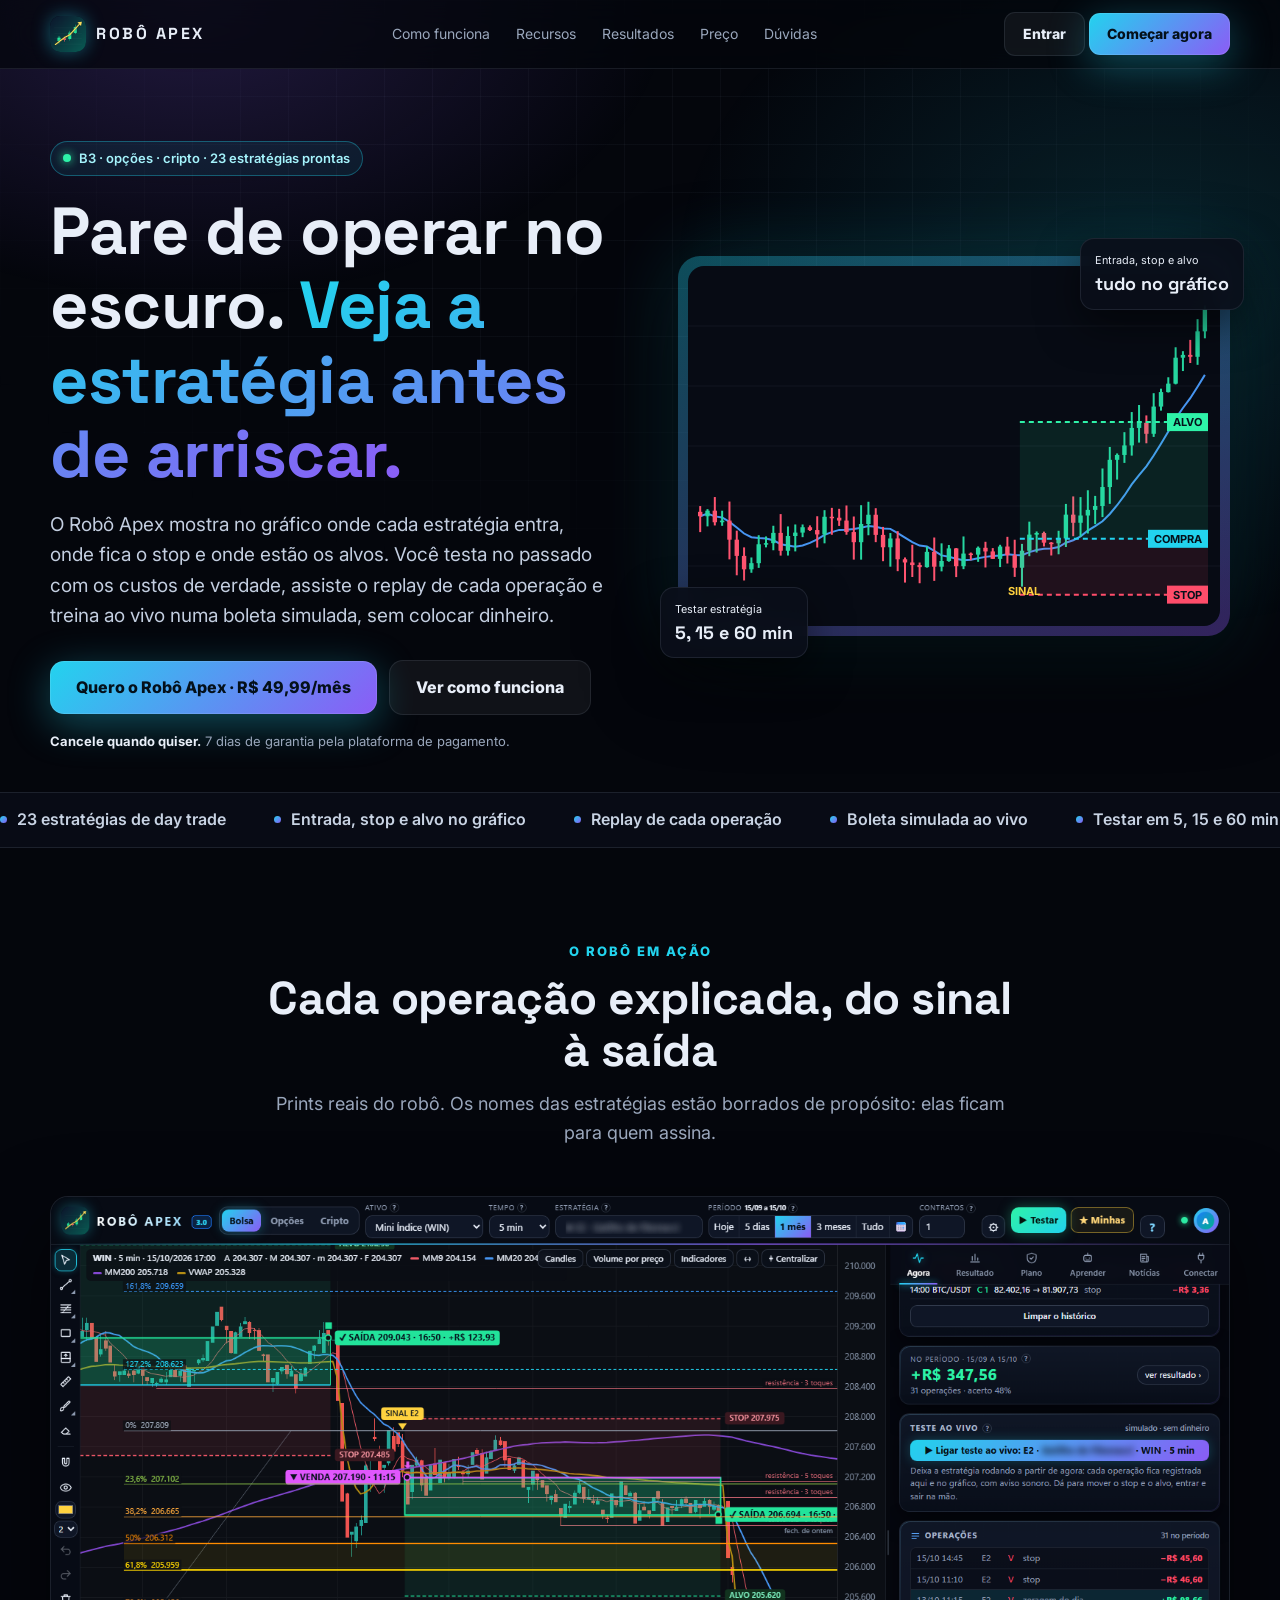
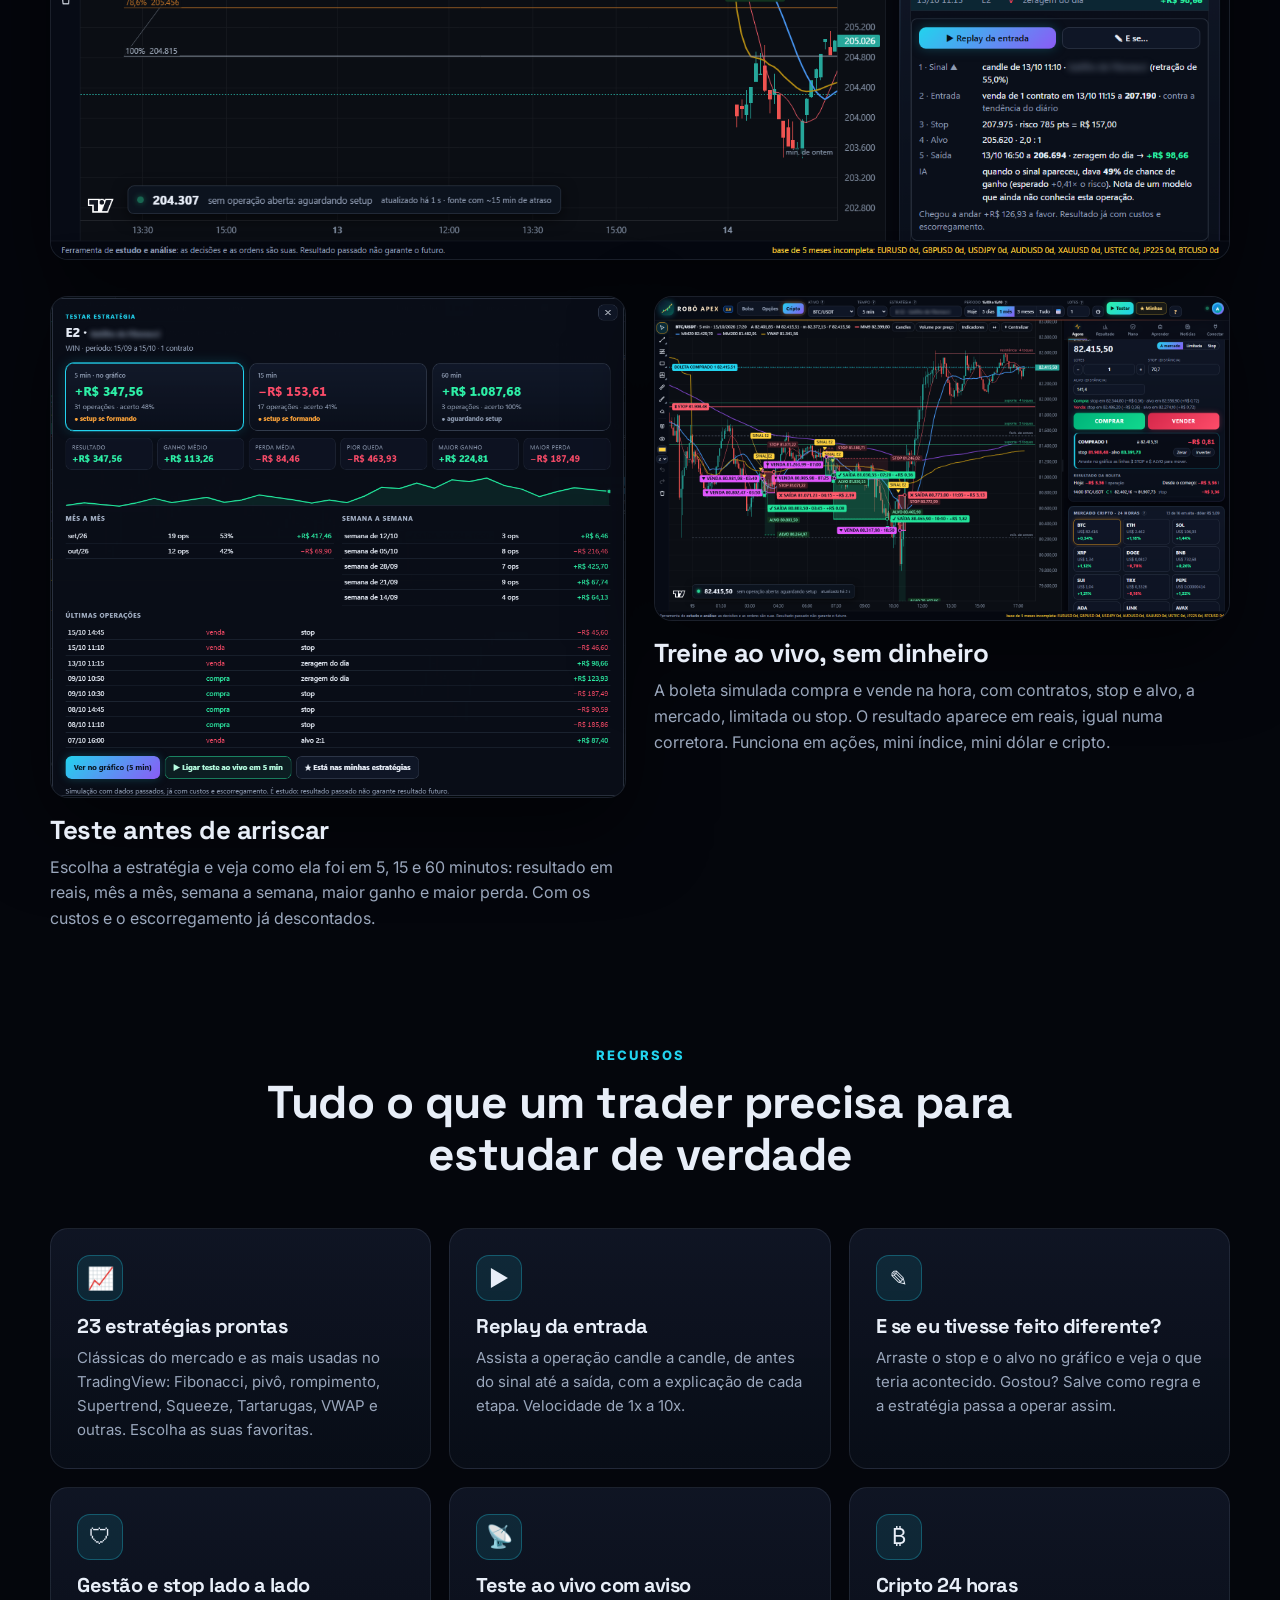
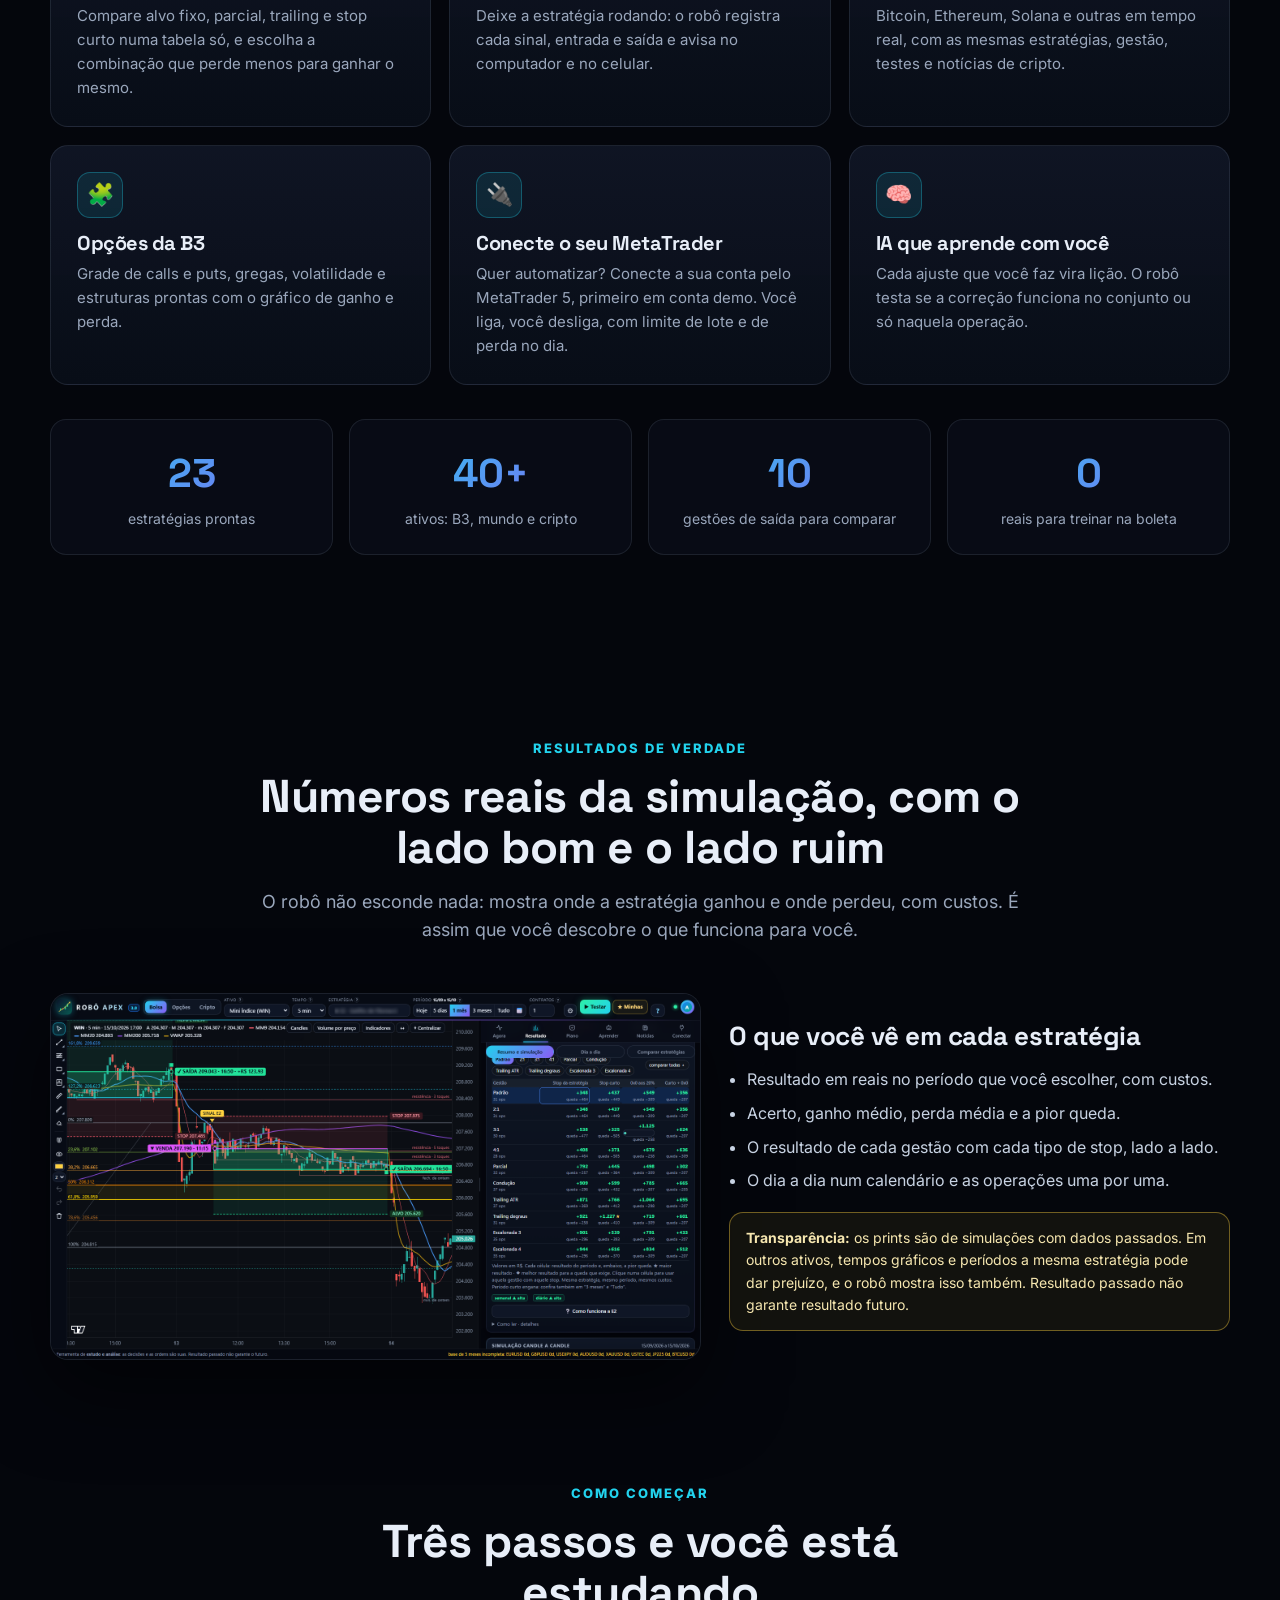
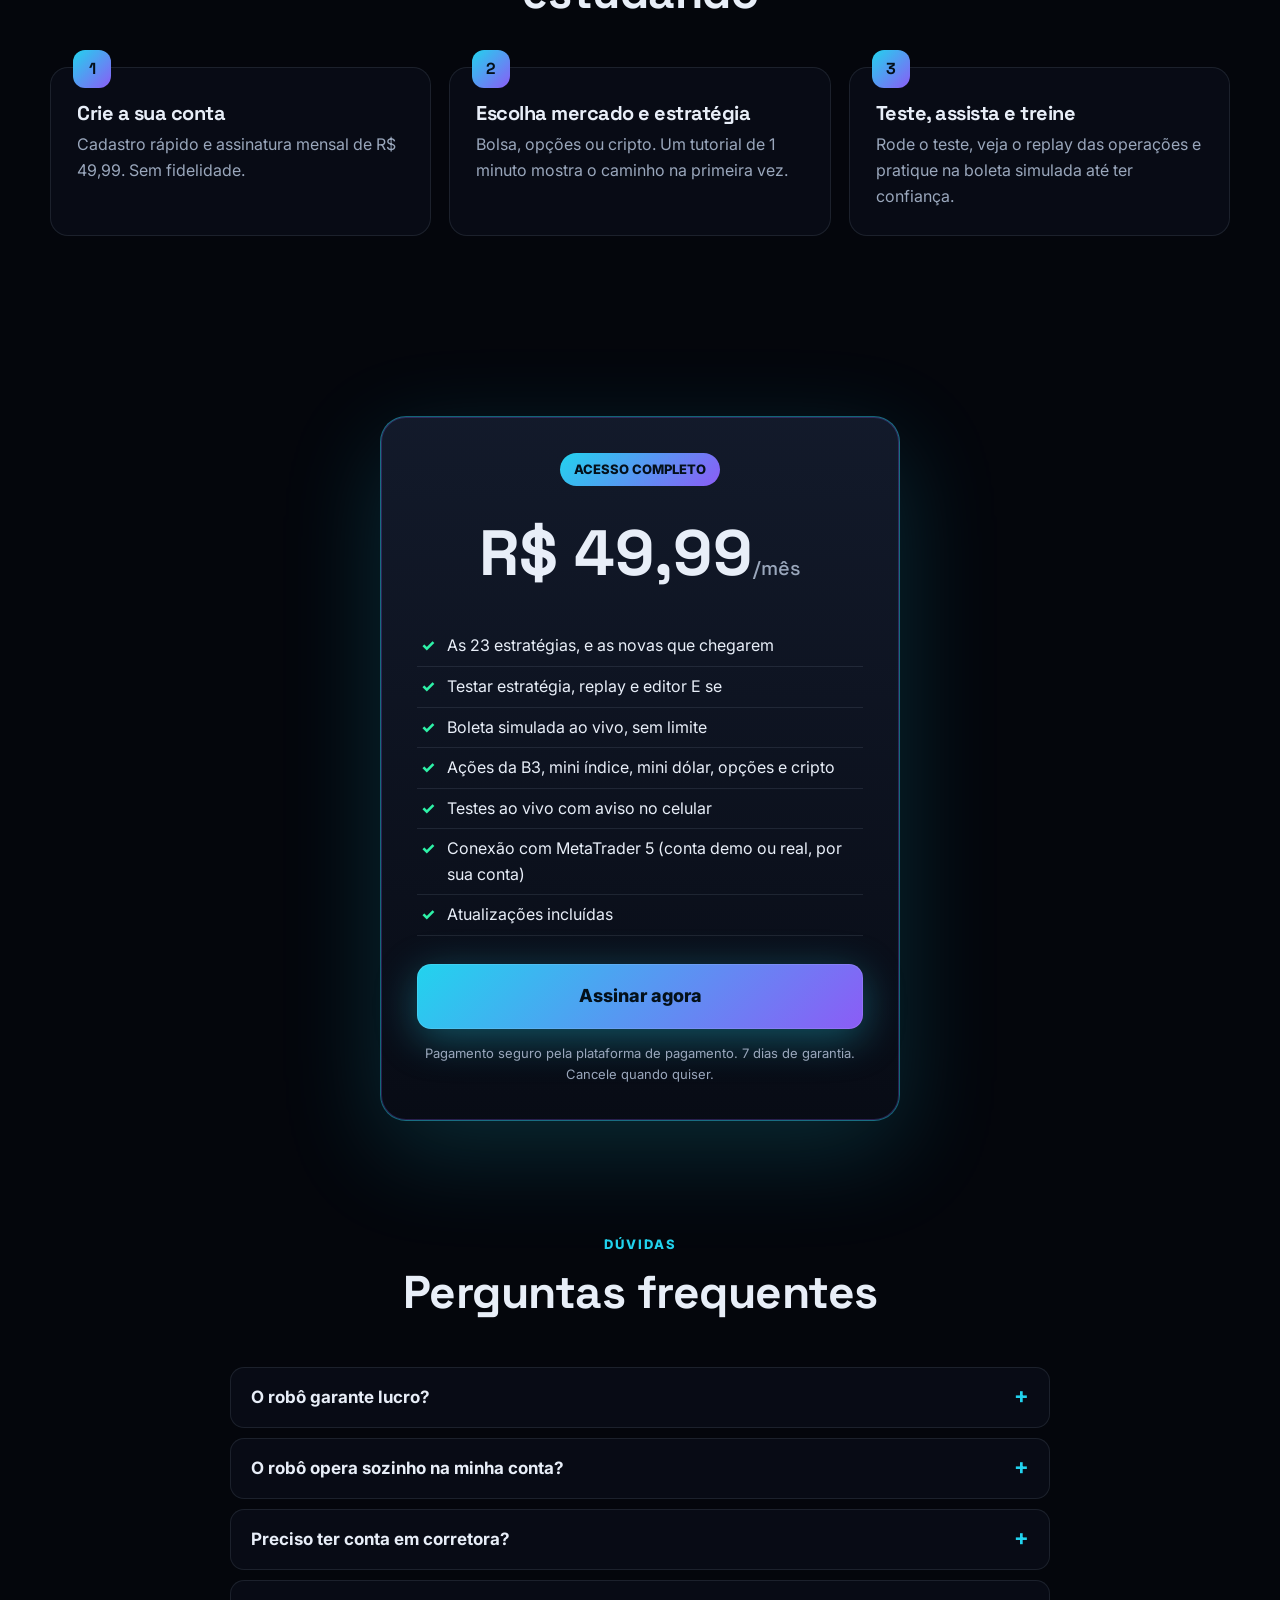
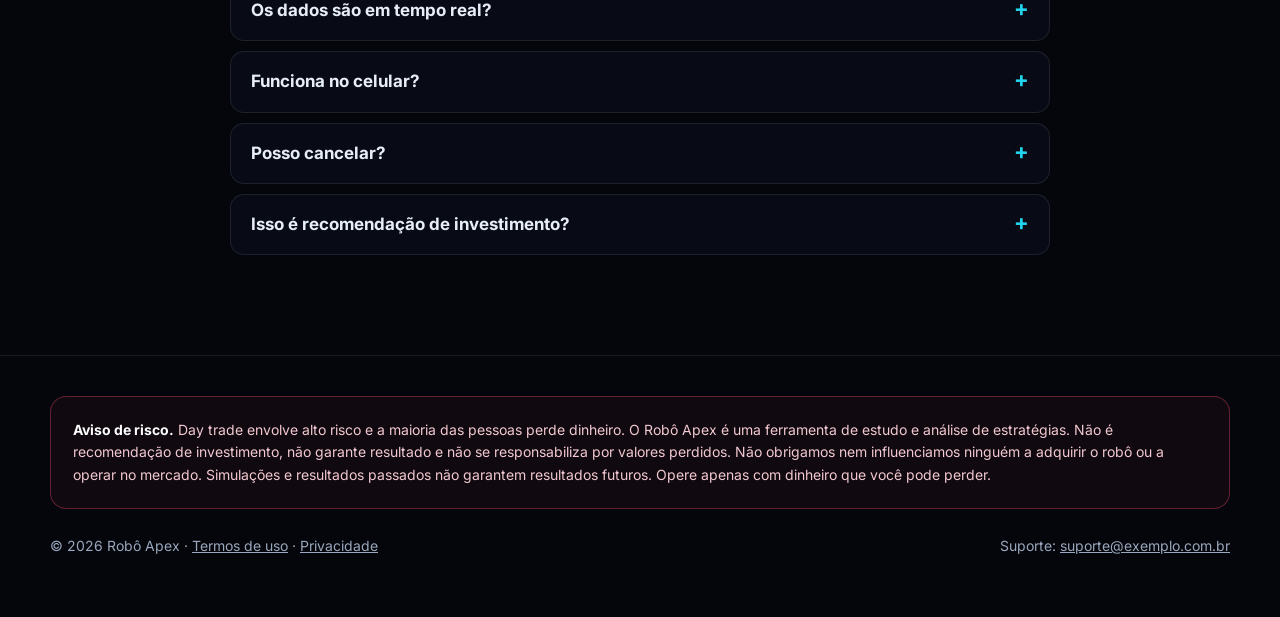
==== app/web/site/index.html @ b102f1de "Robô Apex 3.0: cara nova, Bolsa/Opções/Cripto, boleta simulada, Testar e Minhas estratégias, E19 a E" ====
<!doctype html>
<html lang="pt-BR">
<head>
<meta charset="utf-8">
<meta name="viewport" content="width=device-width, initial-scale=1">
<title>Robô Apex · estratégias de day trade para B3, opções e cripto</title>
<meta name="description" content="Mais de 20 estratégias de day trade com entrada, stop e alvo no gráfico, teste no passado com custos reais, replay de cada operação, boleta simulada ao vivo, cripto e opções. R$ 49,99 por mês.">
<meta property="og:title" content="Robô Apex · estratégias de day trade">
<meta property="og:description" content="Veja onde cada estratégia entra e sai, teste antes de arriscar e treine ao vivo na boleta simulada.">
<meta property="og:image" content="img/app_grafico.png">
<link rel="icon" type="image/png" href="../icone-64.png">
<link rel="preconnect" href="https://fonts.googleapis.com">
<link rel="preconnect" href="https://fonts.gstatic.com" crossorigin>
<link href="https://fonts.googleapis.com/css2?family=Inter:wght@400;500;600;700;800&family=Space+Grotesk:wght@500;600;700&display=swap" rel="stylesheet">
<style>
:root {
  --bg: #04060c; --bg2: #0a0f1a; --linha: rgba(148, 163, 184, .14); --txt: #e8eef8; --txt2: #9aa7bc;
  --ciano: #22d3ee; --violeta: #8b5cf6; --verde: #2ef2a8; --verm: #ff4d6a; --ouro: #ffd23f;
  --grad: linear-gradient(135deg, #22d3ee, #8b5cf6);
}
* { box-sizing: border-box; }
html { scroll-behavior: smooth; }
body { margin: 0; background: var(--bg); color: var(--txt); font: 16px/1.6 Inter, "Segoe UI", system-ui, sans-serif; overflow-x: hidden; }
a { color: inherit; }
h1, h2, h3 { font-family: "Space Grotesk", Inter, sans-serif; line-height: 1.12; margin: 0; letter-spacing: -.5px; }
.envolve { width: min(1180px, calc(100% - 40px)); margin: 0 auto; }
.fundo-grade { position: fixed; inset: 0; z-index: -2; pointer-events: none;
  background-image: linear-gradient(rgba(148, 163, 184, .05) 1px, transparent 1px), linear-gradient(90deg, rgba(148, 163, 184, .05) 1px, transparent 1px);
  background-size: 48px 48px; mask-image: radial-gradient(ellipse 80% 60% at 50% 20%, #000 30%, transparent 75%); }
.fundo-luz { position: fixed; inset: 0; z-index: -1; pointer-events: none;
  background: radial-gradient(800px 500px at 15% 0%, rgba(139, 92, 246, .22), transparent 60%), radial-gradient(800px 600px at 90% 30%, rgba(34, 211, 238, .14), transparent 60%); }

/* topo */
.nav { position: sticky; top: 0; z-index: 50; backdrop-filter: blur(14px); background: rgba(4, 6, 12, .72); border-bottom: 1px solid var(--linha); }
.nav .envolve { display: flex; align-items: center; justify-content: space-between; height: 68px; }
.marca { display: flex; align-items: center; gap: 10px; font-family: "Space Grotesk"; font-weight: 700; letter-spacing: 2.5px; text-decoration: none; }
.marca img { width: 36px; height: 36px; border-radius: 10px; box-shadow: 0 0 18px rgba(34, 211, 238, .4); }
.nav nav { display: flex; gap: 26px; font-size: 14px; color: var(--txt2); }
.nav nav a { text-decoration: none; }
.nav nav a:hover { color: var(--txt); }
.bt { display: inline-flex; align-items: center; justify-content: center; gap: 8px; padding: 14px 26px; border-radius: 14px; font-weight: 800; text-decoration: none; border: 0; cursor: pointer; font-size: 16px; transition: transform .15s, filter .15s, box-shadow .15s; }
.bt:hover { transform: translateY(-2px); filter: brightness(1.08); }
.bt-pri { background: var(--grad); color: #04101a; box-shadow: 0 10px 40px rgba(34, 211, 238, .35), 0 0 0 1px rgba(255, 255, 255, .1) inset; }
.bt-sec { background: rgba(255, 255, 255, .05); color: var(--txt); border: 1px solid var(--linha); }
.bt-peq { padding: 10px 18px; font-size: 14px; border-radius: 11px; }
@media (max-width: 860px) { .nav nav { display: none; } }

/* hero */
.hero { padding: 72px 0 40px; }
.hero .envolve { display: grid; grid-template-columns: 1.05fr 1fr; gap: 48px; align-items: center; }
.selo-topo { display: inline-flex; gap: 8px; align-items: center; font-size: 13px; font-weight: 600; padding: 6px 12px; border-radius: 999px;
  background: rgba(34, 211, 238, .08); border: 1px solid rgba(34, 211, 238, .35); color: #a5f3fc; }
.selo-topo i { width: 8px; height: 8px; border-radius: 50%; background: var(--verde); box-shadow: 0 0 10px var(--verde); animation: pisca 1.6s infinite; }
@keyframes pisca { 50% { opacity: .3; } }
.hero h1 { font-size: clamp(40px, 5.2vw, 68px); margin: 18px 0 18px; }
.hero h1 em { font-style: normal; background: var(--grad); -webkit-background-clip: text; background-clip: text; color: transparent; }
.hero p.lead { font-size: 19px; color: #c3cee0; max-width: 560px; margin: 0 0 28px; }
.hero .ctas { display: flex; flex-wrap: wrap; gap: 12px; align-items: center; }
.hero .mini { margin-top: 16px; font-size: 13px; color: var(--txt2); }
.hero .mini b { color: var(--txt); }
.tela-hero { position: relative; border-radius: 22px; padding: 10px; background: linear-gradient(160deg, rgba(34, 211, 238, .35), rgba(139, 92, 246, .35));
  box-shadow: 0 30px 90px rgba(0, 0, 0, .6), 0 0 80px rgba(34, 211, 238, .18); }
.tela-hero canvas { display: block; width: 100%; height: 360px; border-radius: 16px; background: #070b14; }
.tela-hero .legenda-anim { position: absolute; left: 22px; bottom: 18px; font-size: 11px; color: var(--txt2); background: rgba(4, 6, 12, .7); padding: 3px 8px; border-radius: 6px; }
.flutua { position: absolute; padding: 10px 14px; border-radius: 14px; background: rgba(10, 15, 26, .92); border: 1px solid var(--linha); backdrop-filter: blur(10px);
  box-shadow: 0 16px 40px rgba(0, 0, 0, .5); font-size: 13px; animation: sobe 6s ease-in-out infinite; }
.flutua b { display: block; font-size: 18px; font-family: "Space Grotesk"; }
.flutua.f1 { top: -18px; right: -14px; }
.flutua.f2 { bottom: -22px; left: -18px; animation-delay: -3s; }
@keyframes sobe { 50% { transform: translateY(-10px); } }
@media (max-width: 980px) { .hero .envolve { grid-template-columns: 1fr; } .flutua { display: none; } }

/* faixa que passa */
.faixa { border-block: 1px solid var(--linha); background: rgba(10, 15, 26, .7); overflow: hidden; padding: 14px 0; }
.faixa-trilho { display: flex; gap: 48px; width: max-content; animation: corre 45s linear infinite; }
.faixa:hover .faixa-trilho { animation-play-state: paused; }
.faixa span { white-space: nowrap; font-weight: 600; color: #c8d3e3; display: inline-flex; align-items: center; gap: 10px; }
.faixa span::before { content: ""; width: 7px; height: 7px; border-radius: 50%; background: var(--grad); }
.faixa .dep { color: #fff; }
.faixa .dep b { color: var(--verde); }
@keyframes corre { to { transform: translateX(-50%); } }

/* secoes */
section.bloco { padding: 90px 0; }
.titulo-sec { text-align: center; max-width: 760px; margin: 0 auto 48px; }
.titulo-sec small { color: var(--ciano); font-weight: 800; letter-spacing: 2px; font-size: 13px; }
.titulo-sec h2 { font-size: clamp(30px, 3.6vw, 46px); margin: 10px 0 14px; }
.titulo-sec p { color: var(--txt2); font-size: 18px; margin: 0; }
.print { border-radius: 18px; overflow: hidden; border: 1px solid var(--linha); box-shadow: 0 30px 80px rgba(0, 0, 0, .55); background: #070b14; }
.print img { display: block; width: 100%; height: auto; }
.duplas { display: grid; grid-template-columns: 1fr 1fr; gap: 28px; }
.dupla-txt h3 { font-size: 26px; margin: 18px 0 10px; }
.dupla-txt p { color: var(--txt2); margin: 0; }
.vitrine-grande { margin-bottom: 36px; }
@media (max-width: 860px) { .duplas { grid-template-columns: 1fr; } }

.cards { display: grid; grid-template-columns: repeat(3, 1fr); gap: 18px; }
.card { padding: 26px; border-radius: 18px; background: linear-gradient(180deg, rgba(20, 28, 46, .7), rgba(10, 15, 26, .8)); border: 1px solid var(--linha);
  transition: transform .2s, border-color .2s; }
.card:hover { transform: translateY(-4px); border-color: rgba(34, 211, 238, .45); }
.card .ic { width: 46px; height: 46px; border-radius: 13px; display: grid; place-items: center; font-size: 22px; background: rgba(34, 211, 238, .1); border: 1px solid rgba(34, 211, 238, .3); margin-bottom: 14px; }
.card h3 { font-size: 20px; margin-bottom: 8px; }
.card p { margin: 0; color: var(--txt2); font-size: 15px; }
@media (max-width: 980px) { .cards { grid-template-columns: 1fr 1fr; } }
@media (max-width: 640px) { .cards { grid-template-columns: 1fr; } }

.numeros { display: grid; grid-template-columns: repeat(4, 1fr); gap: 16px; margin-top: 10px; }
.numeros div { text-align: center; padding: 22px 10px; border-radius: 16px; border: 1px solid var(--linha); background: rgba(10, 15, 26, .7); }
.numeros b { display: block; font-family: "Space Grotesk"; font-size: 40px; background: var(--grad); -webkit-background-clip: text; background-clip: text; color: transparent; }
.numeros span { color: var(--txt2); font-size: 14px; }
@media (max-width: 760px) { .numeros { grid-template-columns: 1fr 1fr; } }

.passos { display: grid; grid-template-columns: repeat(3, 1fr); gap: 18px; counter-reset: p; }
.passos div { padding: 26px; border-radius: 18px; border: 1px solid var(--linha); background: rgba(10, 15, 26, .7); position: relative; }
.passos div::before { counter-increment: p; content: counter(p); position: absolute; top: -18px; left: 22px; width: 38px; height: 38px; border-radius: 12px;
  display: grid; place-items: center; font-weight: 800; background: var(--grad); color: #04101a; font-family: "Space Grotesk"; }
.passos h3 { font-size: 20px; margin: 8px 0 8px; }
.passos p { color: var(--txt2); margin: 0; }
@media (max-width: 860px) { .passos { grid-template-columns: 1fr; gap: 30px; } }

.resultado-caixa { display: grid; grid-template-columns: 1.3fr 1fr; gap: 28px; align-items: center; }
.resultado-caixa ul { padding-left: 18px; color: #c8d3e3; }
.resultado-caixa li { margin: 8px 0; }
.aviso-honesto { margin-top: 18px; padding: 14px 16px; border-radius: 14px; border: 1px solid rgba(255, 210, 63, .4); background: rgba(255, 210, 63, .06); color: #f6e7b0; font-size: 14px; }
@media (max-width: 860px) { .resultado-caixa { grid-template-columns: 1fr; } }

/* preco */
.preco-box { max-width: 520px; margin: 0 auto; padding: 36px; border-radius: 26px; text-align: center; position: relative;
  background: linear-gradient(180deg, rgba(20, 28, 46, .92), rgba(8, 12, 22, .96)); border: 1px solid rgba(34, 211, 238, .45);
  box-shadow: 0 30px 100px rgba(34, 211, 238, .18), 0 0 0 1px rgba(139, 92, 246, .25) inset; }
.preco-box .rotulo { display: inline-block; padding: 6px 14px; border-radius: 999px; background: var(--grad); color: #04101a; font-weight: 800; font-size: 13px; }
.preco-box .valor { font-family: "Space Grotesk"; font-size: 64px; font-weight: 700; margin: 16px 0 0; }
.preco-box .valor small { font-size: 20px; color: var(--txt2); font-weight: 500; }
.preco-box ul { list-style: none; padding: 0; margin: 22px 0 28px; text-align: left; }
.preco-box li { padding: 7px 0 7px 30px; position: relative; border-bottom: 1px solid var(--linha); }
.preco-box li::before { content: "✓"; position: absolute; left: 4px; color: var(--verde); font-weight: 800; }
.preco-box .bt { width: 100%; font-size: 18px; padding: 18px; }
.preco-box .garantia { margin-top: 14px; font-size: 13px; color: var(--txt2); }

/* perguntas */
.perguntas { max-width: 820px; margin: 0 auto; }
details.pq { border: 1px solid var(--linha); border-radius: 14px; padding: 16px 20px; margin-bottom: 10px; background: rgba(10, 15, 26, .7); }
details.pq summary { cursor: pointer; font-weight: 700; font-size: 17px; list-style: none; }
details.pq summary::after { content: "+"; float: right; color: var(--ciano); font-size: 22px; line-height: 1; }
details.pq[open] summary::after { content: "−"; }
details.pq p { color: var(--txt2); margin: 12px 0 0; }

/* rodape */
footer { border-top: 1px solid var(--linha); padding: 40px 0 60px; color: var(--txt2); font-size: 14px; }
.risco { padding: 22px; border-radius: 16px; border: 1px solid rgba(255, 77, 106, .35); background: rgba(255, 77, 106, .05); color: #f3c9d1; margin-bottom: 26px; }
.risco b { color: #fff; }
footer .linhas { display: flex; flex-wrap: wrap; justify-content: space-between; gap: 16px; }
footer a { color: var(--txt2); }
.fixo-celular { display: none; }
@media (max-width: 640px) { .fixo-celular { display: block; position: fixed; left: 12px; right: 12px; bottom: 12px; z-index: 60; } .fixo-celular .bt { width: 100%; } }
.aparece { opacity: 0; transform: translateY(24px); transition: opacity .7s ease, transform .7s ease; }
.aparece.on { opacity: 1; transform: none; }
</style>
</head>
<body>
<div class="fundo-grade"></div><div class="fundo-luz"></div>

<header class="nav">
  <div class="envolve">
    <a class="marca" href="#"><img src="../icone-64.png" alt="">ROBÔ APEX</a>
    <nav><a href="#como">Como funciona</a><a href="#recursos">Recursos</a><a href="#resultados">Resultados</a><a href="#preco">Preço</a><a href="#perguntas">Dúvidas</a></nav>
    <div><a class="bt bt-sec bt-peq" data-app="/entrar">Entrar</a> <a class="bt bt-pri bt-peq" data-app="/entrar?cadastro=1">Começar agora</a></div>
  </div>
</header>

<section class="hero">
  <div class="envolve">
    <div>
      <span class="selo-topo"><i></i>B3 · opções · cripto · 23 estratégias prontas</span>
      <h1>Pare de operar no escuro. <em>Veja a estratégia antes de arriscar.</em></h1>
      <p class="lead">O Robô Apex mostra no gráfico onde cada estratégia entra, onde fica o stop e onde estão os alvos. Você testa no passado com os custos de verdade, assiste o replay de cada operação e treina ao vivo numa boleta simulada, sem colocar dinheiro.</p>
      <div class="ctas">
        <a class="bt bt-pri" data-app="/entrar?cadastro=1">Quero o Robô Apex · R$ 49,99/mês</a>
        <a class="bt bt-sec" href="#como">Ver como funciona</a>
      </div>
      <div class="mini"><b>Cancele quando quiser.</b> 7 dias de garantia pela plataforma de pagamento.</div>
    </div>
    <div class="tela-hero">
      <canvas id="anim" aria-label="Animação de um gráfico com uma operação marcada"></canvas>
      <span class="legenda-anim">ilustração</span>
      <div class="flutua f1"><small>Entrada, stop e alvo</small><b>tudo no gráfico</b></div>
      <div class="flutua f2"><small>Testar estratégia</small><b>5, 15 e 60 min</b></div>
    </div>
  </div>
</section>

<div class="faixa" aria-label="Destaques"><div class="faixa-trilho" id="faixa"></div></div>

<section class="bloco" id="como">
  <div class="envolve">
    <div class="titulo-sec aparece"><small>O ROBÔ EM AÇÃO</small><h2>Cada operação explicada, do sinal à saída</h2>
      <p>Prints reais do robô. Os nomes das estratégias estão borrados de propósito: elas ficam para quem assina.</p></div>
    <div class="print vitrine-grande aparece"><img src="img/app_grafico.png" alt="Tela do Robô Apex com operações marcadas no gráfico"></div>
    <div class="duplas">
      <div class="aparece"><div class="print"><img src="img/app_testar.png" alt="Janela Testar estratégia"></div>
        <div class="dupla-txt"><h3>Teste antes de arriscar</h3><p>Escolha a estratégia e veja como ela foi em 5, 15 e 60 minutos: resultado em reais, mês a mês, semana a semana, maior ganho e maior perda. Com os custos e o escorregamento já descontados.</p></div></div>
      <div class="aparece"><div class="print"><img src="img/app_boleta.png" alt="Boleta simulada e mercado cripto"></div>
        <div class="dupla-txt"><h3>Treine ao vivo, sem dinheiro</h3><p>A boleta simulada compra e vende na hora, com contratos, stop e alvo, a mercado, limitada ou stop. O resultado aparece em reais, igual numa corretora. Funciona em ações, mini índice, mini dólar e cripto.</p></div></div>
    </div>
  </div>
</section>

<section class="bloco" id="recursos" style="padding-top:20px">
  <div class="envolve">
    <div class="titulo-sec aparece"><small>RECURSOS</small><h2>Tudo o que um trader precisa para estudar de verdade</h2></div>
    <div class="cards">
      <div class="card aparece"><div class="ic">📈</div><h3>23 estratégias prontas</h3><p>Clássicas do mercado e as mais usadas no TradingView: Fibonacci, pivô, rompimento, Supertrend, Squeeze, Tartarugas, VWAP e outras. Escolha as suas favoritas.</p></div>
      <div class="card aparece"><div class="ic">▶</div><h3>Replay da entrada</h3><p>Assista a operação candle a candle, de antes do sinal até a saída, com a explicação de cada etapa. Velocidade de 1x a 10x.</p></div>
      <div class="card aparece"><div class="ic">✎</div><h3>E se eu tivesse feito diferente?</h3><p>Arraste o stop e o alvo no gráfico e veja o que teria acontecido. Gostou? Salve como regra e a estratégia passa a operar assim.</p></div>
      <div class="card aparece"><div class="ic">🛡</div><h3>Gestão e stop lado a lado</h3><p>Compare alvo fixo, parcial, trailing e stop curto numa tabela só, e escolha a combinação que perde menos para ganhar o mesmo.</p></div>
      <div class="card aparece"><div class="ic">📡</div><h3>Teste ao vivo com aviso</h3><p>Deixe a estratégia rodando: o robô registra cada sinal, entrada e saída e avisa no computador e no celular.</p></div>
      <div class="card aparece"><div class="ic">₿</div><h3>Cripto 24 horas</h3><p>Bitcoin, Ethereum, Solana e outras em tempo real, com as mesmas estratégias, gestão, testes e notícias de cripto.</p></div>
      <div class="card aparece"><div class="ic">🧩</div><h3>Opções da B3</h3><p>Grade de calls e puts, gregas, volatilidade e estruturas prontas com o gráfico de ganho e perda.</p></div>
      <div class="card aparece"><div class="ic">🔌</div><h3>Conecte o seu MetaTrader</h3><p>Quer automatizar? Conecte a sua conta pelo MetaTrader 5, primeiro em conta demo. Você liga, você desliga, com limite de lote e de perda no dia.</p></div>
      <div class="card aparece"><div class="ic">🧠</div><h3>IA que aprende com você</h3><p>Cada ajuste que você faz vira lição. O robô testa se a correção funciona no conjunto ou só naquela operação.</p></div>
    </div>
    <div class="numeros aparece" style="margin-top:34px">
      <div><b>23</b><span>estratégias prontas</span></div>
      <div><b>40+</b><span>ativos: B3, mundo e cripto</span></div>
      <div><b>10</b><span>gestões de saída para comparar</span></div>
      <div><b>0</b><span>reais para treinar na boleta</span></div>
    </div>
  </div>
</section>

<section class="bloco" id="resultados">
  <div class="envolve">
    <div class="titulo-sec aparece"><small>RESULTADOS DE VERDADE</small><h2>Números reais da simulação, com o lado bom e o lado ruim</h2>
      <p>O robô não esconde nada: mostra onde a estratégia ganhou e onde perdeu, com custos. É assim que você descobre o que funciona para você.</p></div>
    <div class="resultado-caixa">
      <div class="print aparece"><img src="img/app_resultado.png" alt="Resultado do período, gestão e stops comparados"></div>
      <div class="aparece">
        <h3 style="font-size:26px">O que você vê em cada estratégia</h3>
        <ul>
          <li>Resultado em reais no período que você escolher, com custos.</li>
          <li>Acerto, ganho médio, perda média e a pior queda.</li>
          <li>O resultado de cada gestão com cada tipo de stop, lado a lado.</li>
          <li>O dia a dia num calendário e as operações uma por uma.</li>
        </ul>
        <div class="aviso-honesto"><b>Transparência:</b> os prints são de simulações com dados passados. Em outros ativos, tempos gráficos e períodos a mesma estratégia pode dar prejuízo, e o robô mostra isso também. Resultado passado não garante resultado futuro.</div>
      </div>
    </div>
  </div>
</section>

<section class="bloco" style="padding-top:30px">
  <div class="envolve">
    <div class="titulo-sec aparece"><small>COMO COMEÇAR</small><h2>Três passos e você está estudando</h2></div>
    <div class="passos">
      <div class="aparece"><h3>Crie a sua conta</h3><p>Cadastro rápido e assinatura mensal de R$ 49,99. Sem fidelidade.</p></div>
      <div class="aparece"><h3>Escolha mercado e estratégia</h3><p>Bolsa, opções ou cripto. Um tutorial de 1 minuto mostra o caminho na primeira vez.</p></div>
      <div class="aparece"><h3>Teste, assista e treine</h3><p>Rode o teste, veja o replay das operações e pratique na boleta simulada até ter confiança.</p></div>
    </div>
  </div>
</section>

<section class="bloco" id="preco">
  <div class="envolve">
    <div class="preco-box aparece">
      <span class="rotulo">ACESSO COMPLETO</span>
      <div class="valor">R$ 49,99<small>/mês</small></div>
      <ul>
        <li>As 23 estratégias, e as novas que chegarem</li>
        <li>Testar estratégia, replay e editor E se</li>
        <li>Boleta simulada ao vivo, sem limite</li>
        <li>Ações da B3, mini índice, mini dólar, opções e cripto</li>
        <li>Testes ao vivo com aviso no celular</li>
        <li>Conexão com MetaTrader 5 (conta demo ou real, por sua conta)</li>
        <li>Atualizações incluídas</li>
      </ul>
      <a class="bt bt-pri" data-app="/entrar?cadastro=1">Assinar agora</a>
      <div class="garantia">Pagamento seguro pela plataforma de pagamento. 7 dias de garantia. Cancele quando quiser.</div>
    </div>
  </div>
</section>

<section class="bloco" id="perguntas" style="padding-top:20px">
  <div class="envolve">
    <div class="titulo-sec aparece"><small>DÚVIDAS</small><h2>Perguntas frequentes</h2></div>
    <div class="perguntas">
      <details class="pq"><summary>O robô garante lucro?</summary><p>Não. Nenhuma estratégia garante lucro, e quem promete isso está mentindo. O Robô Apex é uma ferramenta de estudo e análise: mostra como cada estratégia se comportou, com custos, para você decidir com informação.</p></details>
      <details class="pq"><summary>O robô opera sozinho na minha conta?</summary><p>Só se você quiser. Por padrão ele apenas analisa e simula. Se você conectar o seu MetaTrader 5 na aba Conectar, as ordens saem do seu MetaTrader, na sua conta, depois de você aceitar um termo e ligar o envio. Começa travado em conta demo.</p></details>
      <details class="pq"><summary>Preciso ter conta em corretora?</summary><p>Para estudar, testar e treinar na boleta simulada, não. Para automatizar, sim: uma corretora com MetaTrader 5.</p></details>
      <details class="pq"><summary>Os dados são em tempo real?</summary><p>Cripto: sim, direto da Binance. Ações e mini contratos da B3 nos dados gratuitos chegam com cerca de 15 minutos de atraso. Conectando o seu MetaTrader, o robô usa os dados da sua corretora em tempo real.</p></details>
      <details class="pq"><summary>Funciona no celular?</summary><p>O site funciona no navegador do computador e do celular. A experiência completa, com gráfico grande, é melhor no computador.</p></details>
      <details class="pq"><summary>Posso cancelar?</summary><p>Quando quiser, pela plataforma de pagamento. Nos primeiros 7 dias você pode pedir o reembolso.</p></details>
      <details class="pq"><summary>Isso é recomendação de investimento?</summary><p>Não. O Robô Apex não é consultoria, não é analista de valores mobiliários e não recomenda comprar ou vender nada. As decisões são sempre suas.</p></details>
    </div>
  </div>
</section>

<footer>
  <div class="envolve">
    <div class="risco"><b>Aviso de risco.</b> Day trade envolve alto risco e a maioria das pessoas perde dinheiro. O Robô Apex é uma ferramenta de estudo e análise de estratégias. Não é recomendação de investimento, não garante resultado e não se responsabiliza por valores perdidos. Não obrigamos nem influenciamos ninguém a adquirir o robô ou a operar no mercado. Simulações e resultados passados não garantem resultados futuros. Opere apenas com dinheiro que você pode perder.</div>
    <div class="linhas">
      <span>© <span id="ano"></span> Robô Apex · <a href="termos.html">Termos de uso</a> · <a href="privacidade.html">Privacidade</a></span>
      <span>Suporte: <a href="mailto:suporte@exemplo.com.br" id="email-suporte">suporte@exemplo.com.br</a></span>
    </div>
  </div>
</footer>
<div class="fixo-celular"><a class="bt bt-pri" data-app="/entrar?cadastro=1">Assinar · R$ 49,99/mês</a></div>

<script>
(() => {
  "use strict";
  // Endereco do robo online. Vazio = a pagina e servida pelo proprio robo (mesmo dominio).
  const APP = "";
  document.querySelectorAll("[data-app]").forEach((a) => (a.href = APP + a.dataset.app));
  document.getElementById("ano").textContent = new Date().getFullYear();

  // Faixa que passa: destaques do produto e, abaixo, os depoimentos. SO coloque depoimentos REAIS, de quem usou de verdade
  // e autorizou por escrito (nome ou iniciais e cidade). Depoimento inventado e propaganda enganosa (CDC art. 37).
  const DESTAQUES = ["23 estratégias de day trade", "Entrada, stop e alvo no gráfico", "Replay de cada operação", "Boleta simulada ao vivo",
    "Testar em 5, 15 e 60 minutos", "Gestão e stop lado a lado", "Cripto 24 horas", "Opções da B3", "Conexão com MetaTrader 5", "Resultado em reais, com custos"];
  const DEPOIMENTOS = [
    // { nome: "Carlos M., Campinas", texto: "Escreva aqui o que a pessoa disse, com as palavras dela." },
  ];
  const itens = DESTAQUES.map((t) => `<span>${t}</span>`).concat(DEPOIMENTOS.map((d) => `<span class="dep">“${d.texto}” <b>${d.nome}</b></span>`));
  const faixa = document.getElementById("faixa");
  faixa.innerHTML = itens.join("") + itens.join("");

  // aparece ao rolar
  const io = new IntersectionObserver((es) => es.forEach((e) => { if (e.isIntersecting) { e.target.classList.add("on"); io.unobserve(e.target); } }), { threshold: .12 });
  document.querySelectorAll(".aparece").forEach((el) => io.observe(el));

  // grafico animado do topo (ilustracao): candles andando, uma compra com stop e alvo e a saida no alvo
  const cv = document.getElementById("anim"), ctx = cv.getContext("2d");
  let W, H, dpr;
  function medir() { dpr = window.devicePixelRatio || 1; W = cv.clientWidth; H = cv.clientHeight; cv.width = W * dpr; cv.height = H * dpr; ctx.setTransform(dpr, 0, 0, dpr, 0, 0); }
  medir(); window.addEventListener("resize", medir);
  const velas = [];
  let p = 100, semente = 7;
  const rnd = () => { semente = (semente * 9301 + 49297) % 233280; return semente / 233280; };
  function nova(tendencia) { const o = p, c = o + (rnd() - .5 + tendencia) * 1.6, h = Math.max(o, c) + rnd() * .8, l = Math.min(o, c) - rnd() * .8; p = c; velas.push({ o, h, l, c }); }
  for (let i = 0; i < 70; i++) nova(i > 40 ? .18 : -.02);
  let t = 0, fase = 0;
  function quadro() {
    t++;
    if (t % 28 === 0) { nova(fase < 25 ? .22 : fase < 40 ? -.05 : .08); velas.shift(); fase = (fase + 1) % 60; }
    ctx.clearRect(0, 0, W, H);
    const n = velas.length, mn = Math.min(...velas.map((v) => v.l)) - 1, mx = Math.max(...velas.map((v) => v.h)) + 1;
    const y = (v) => 14 + (mx - v) / (mx - mn) * (H - 28), x = (i) => 10 + i * (W - 20) / n, w = Math.max(3, (W - 20) / n * .6);
    ctx.strokeStyle = "rgba(148,163,184,.08)"; ctx.lineWidth = 1;
    for (let g = 1; g < 6; g++) { ctx.beginPath(); ctx.moveTo(0, g * H / 6); ctx.lineTo(W, g * H / 6); ctx.stroke(); }
    // media
    ctx.strokeStyle = "#4795f1"; ctx.lineWidth = 2; ctx.beginPath();
    velas.forEach((v, i) => { const s = velas.slice(Math.max(0, i - 9), i + 1); const m = s.reduce((a, b) => a + b.c, 0) / s.length; i ? ctx.lineTo(x(i) + w / 2, y(m)) : ctx.moveTo(x(i) + w / 2, y(m)); });
    ctx.stroke();
    velas.forEach((v, i) => {
      const cor = v.c >= v.o ? "#26d6a0" : "#ff5470";
      ctx.strokeStyle = cor; ctx.beginPath(); ctx.moveTo(x(i) + w / 2, y(v.h)); ctx.lineTo(x(i) + w / 2, y(v.l)); ctx.stroke();
      ctx.fillStyle = cor; ctx.fillRect(x(i), Math.min(y(v.o), y(v.c)), w, Math.max(1.5, Math.abs(y(v.o) - y(v.c))));
    });
    // operacao
    const ie = n - 26, ent = velas[ie].h + .2, stop = ent - 2.2, alvo = ent + 4.6, xe = x(ie), xf = W - 12;
    ctx.fillStyle = "rgba(46,242,168,.10)"; ctx.fillRect(xe, y(alvo), xf - xe, y(ent) - y(alvo));
    ctx.fillStyle = "rgba(255,77,106,.10)"; ctx.fillRect(xe, y(ent), xf - xe, y(stop) - y(ent));
    const linha = (v, cor, txt) => { ctx.strokeStyle = cor; ctx.setLineDash([5, 4]); ctx.beginPath(); ctx.moveTo(xe, y(v)); ctx.lineTo(xf, y(v)); ctx.stroke(); ctx.setLineDash([]);
      ctx.font = "700 11px Inter, sans-serif"; const tw = ctx.measureText(txt).width + 12; ctx.fillStyle = cor; ctx.fillRect(xf - tw, y(v) - 9, tw, 18); ctx.fillStyle = "#04101a"; ctx.fillText(txt, xf - tw + 6, y(v) + 4); };
    linha(alvo, "#2ef2a8", "ALVO"); linha(stop, "#ff4d6a", "STOP"); linha(ent, "#22d3ee", "COMPRA");
    ctx.fillStyle = "#ffd23f"; ctx.font = "700 11px Inter, sans-serif"; ctx.fillText("SINAL", xe - 12, y(velas[ie - 1].l) + 18);
    requestAnimationFrame(quadro);
  }
  requestAnimationFrame(quadro);
})();
</script>
</body>
</html>
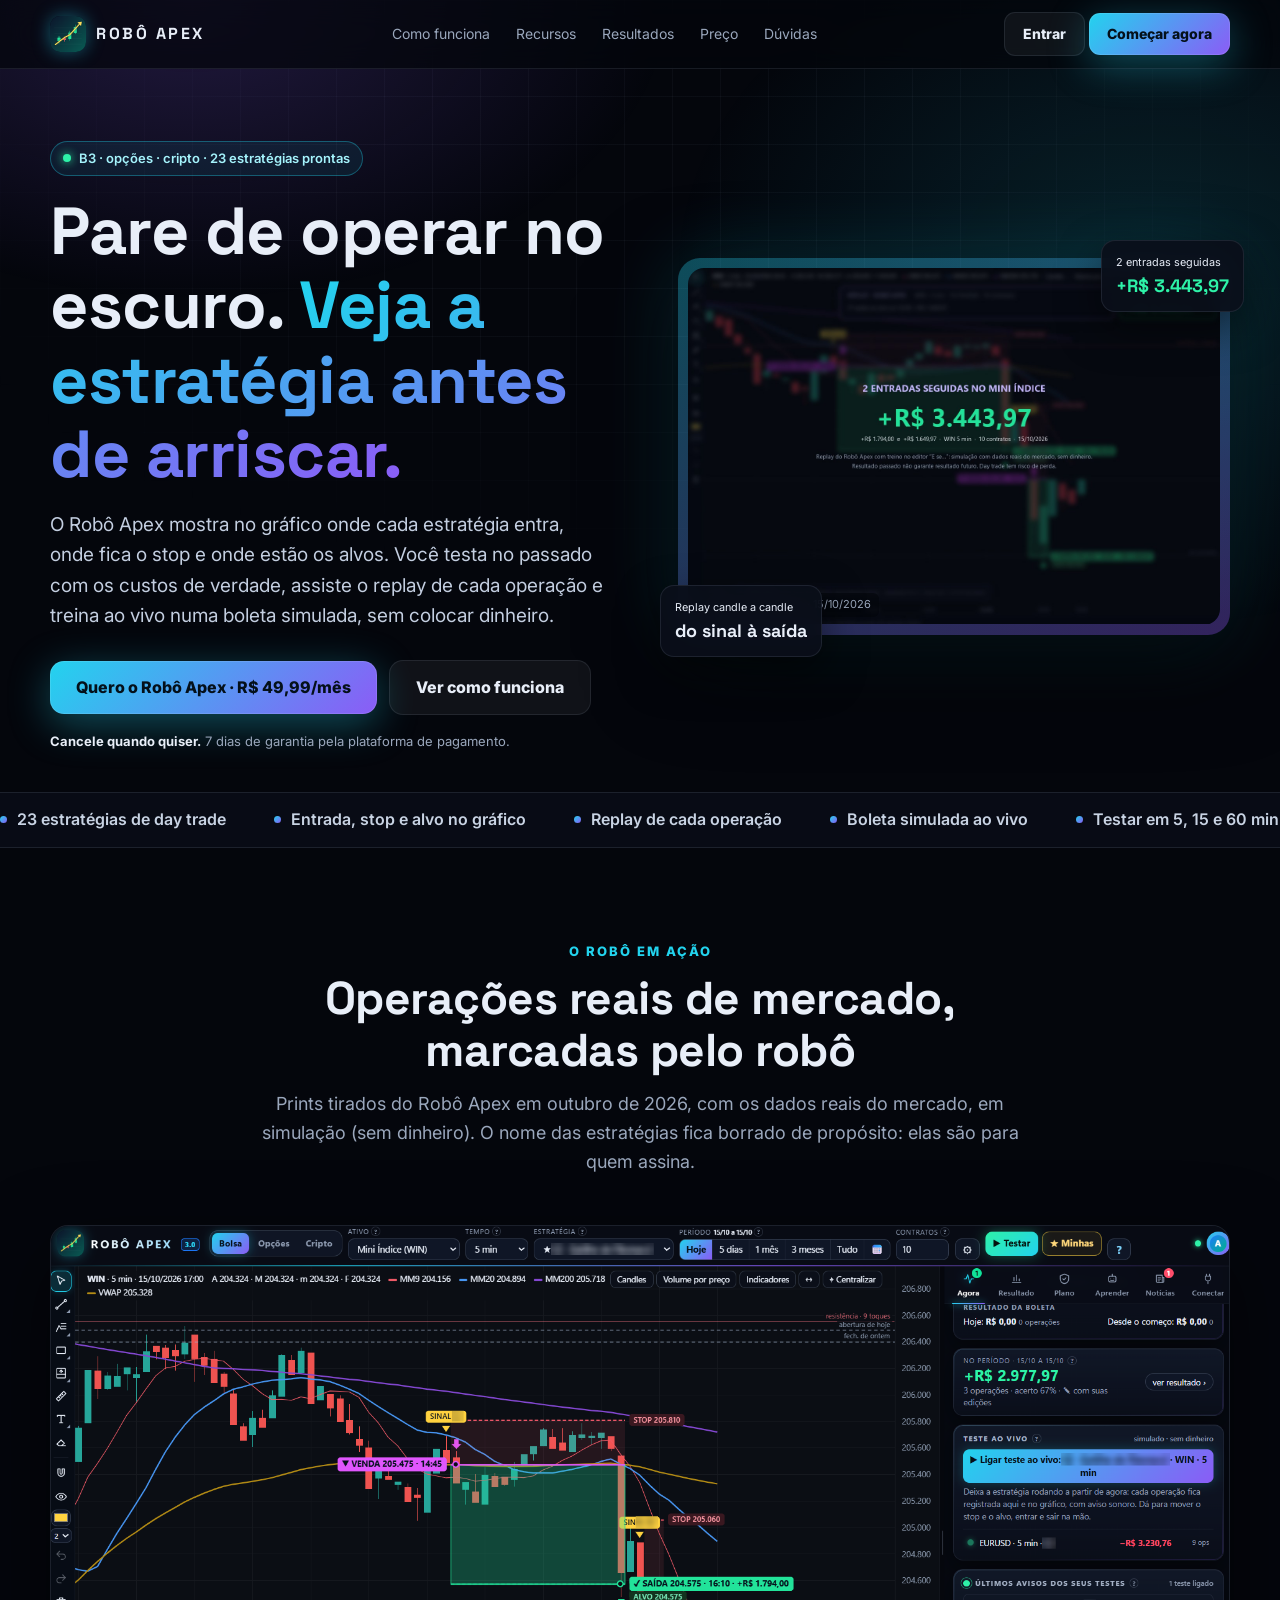
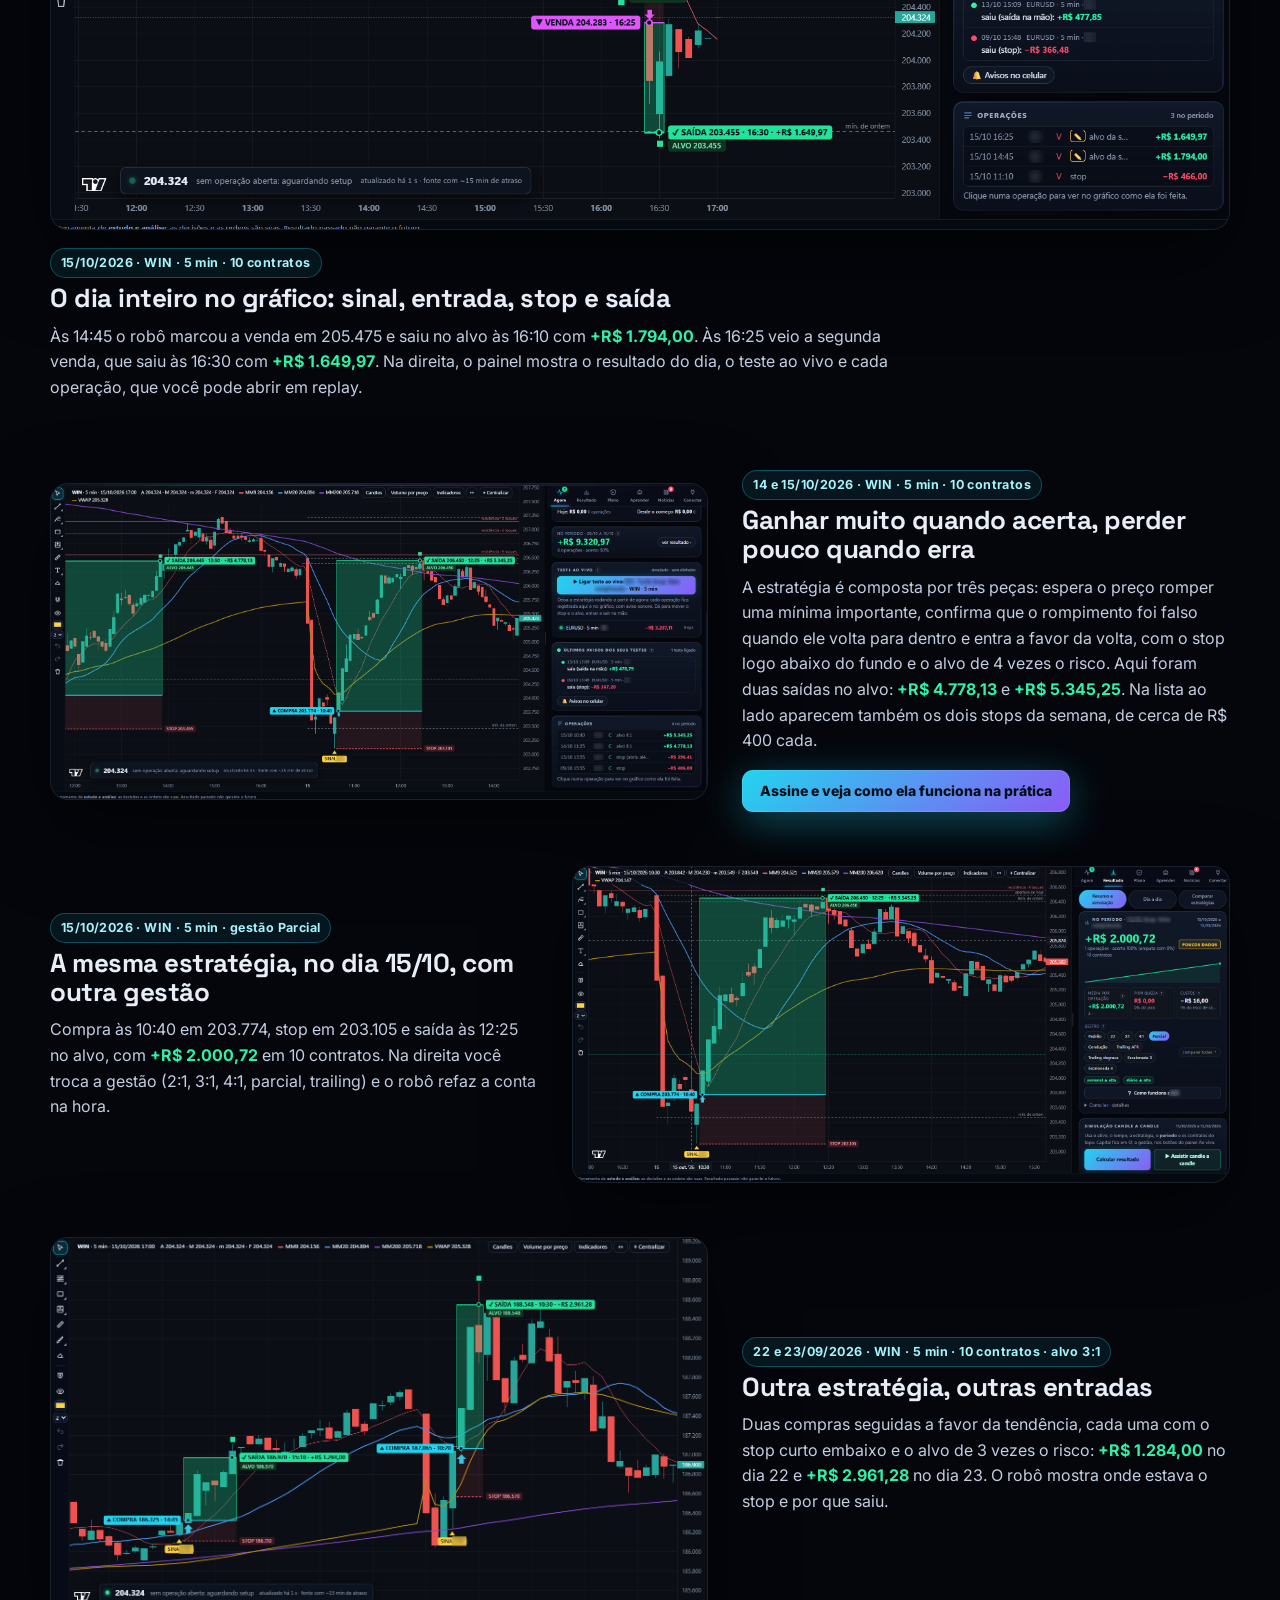
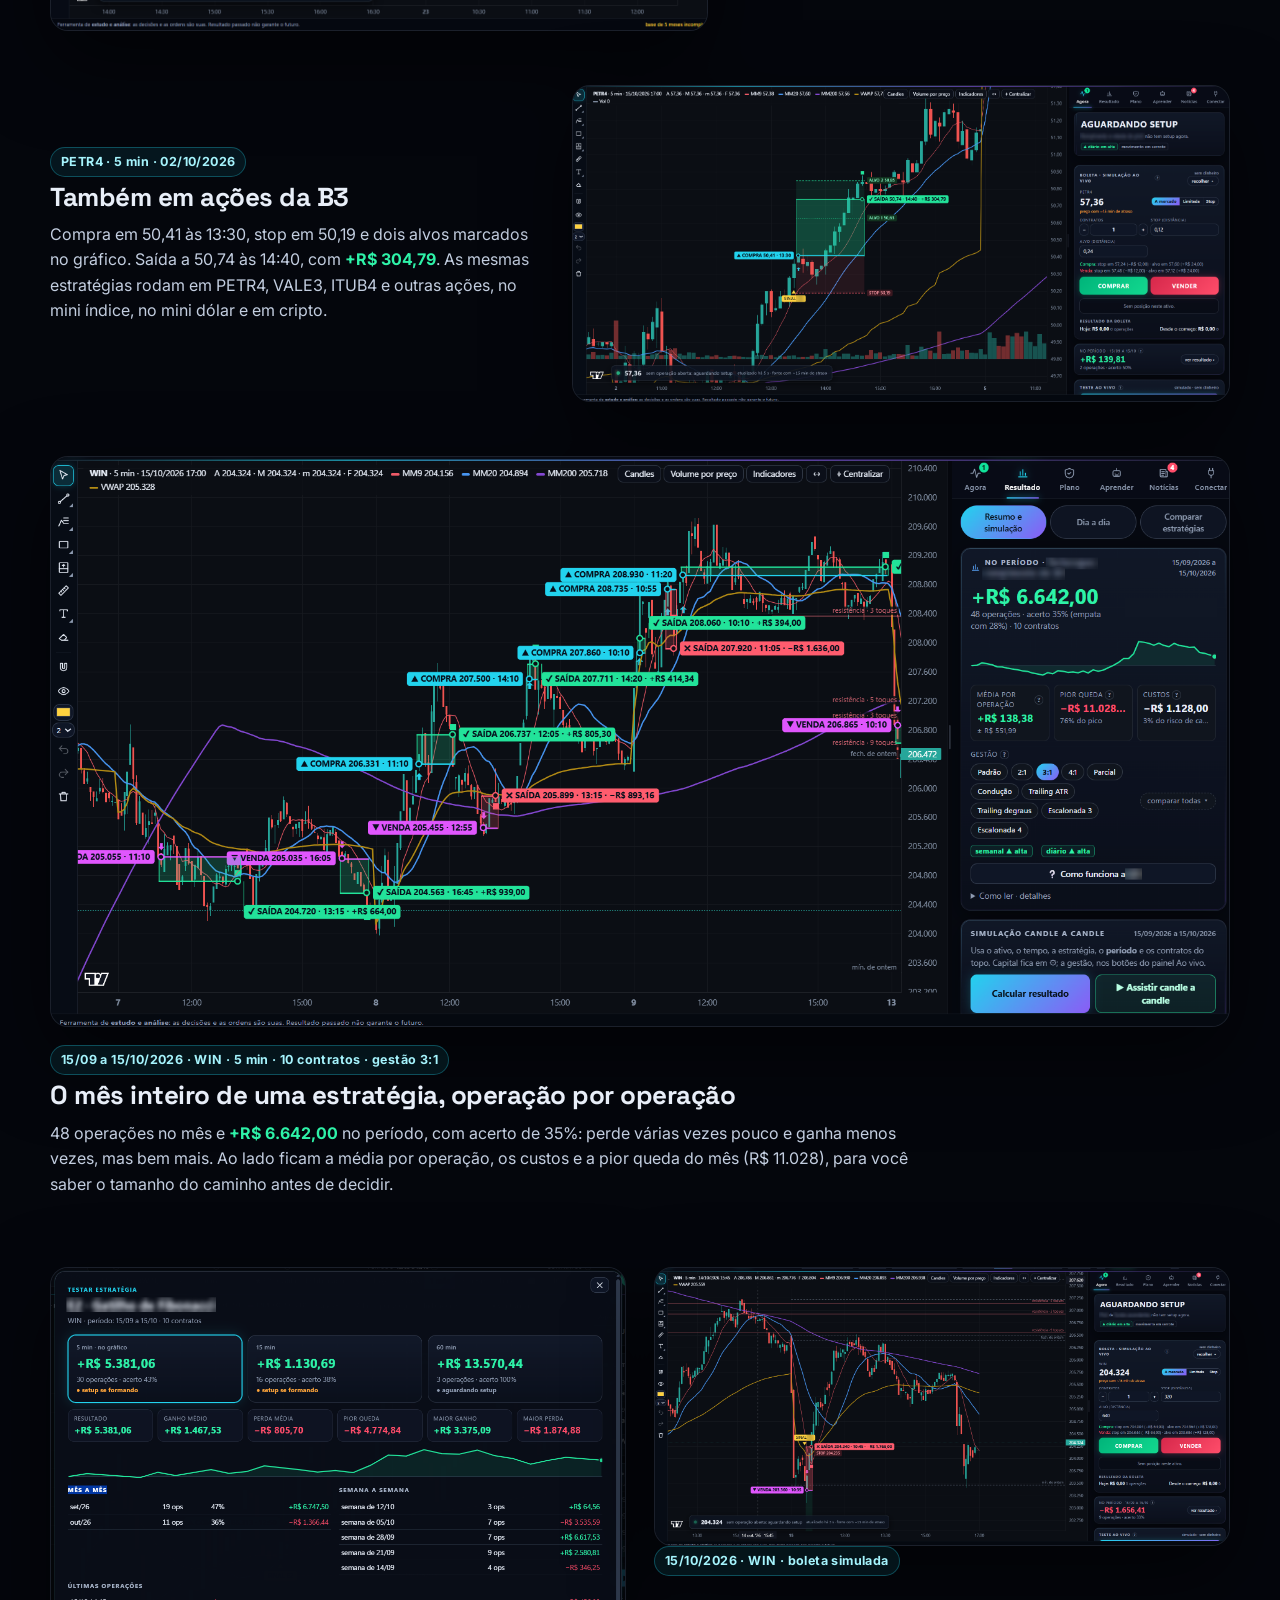
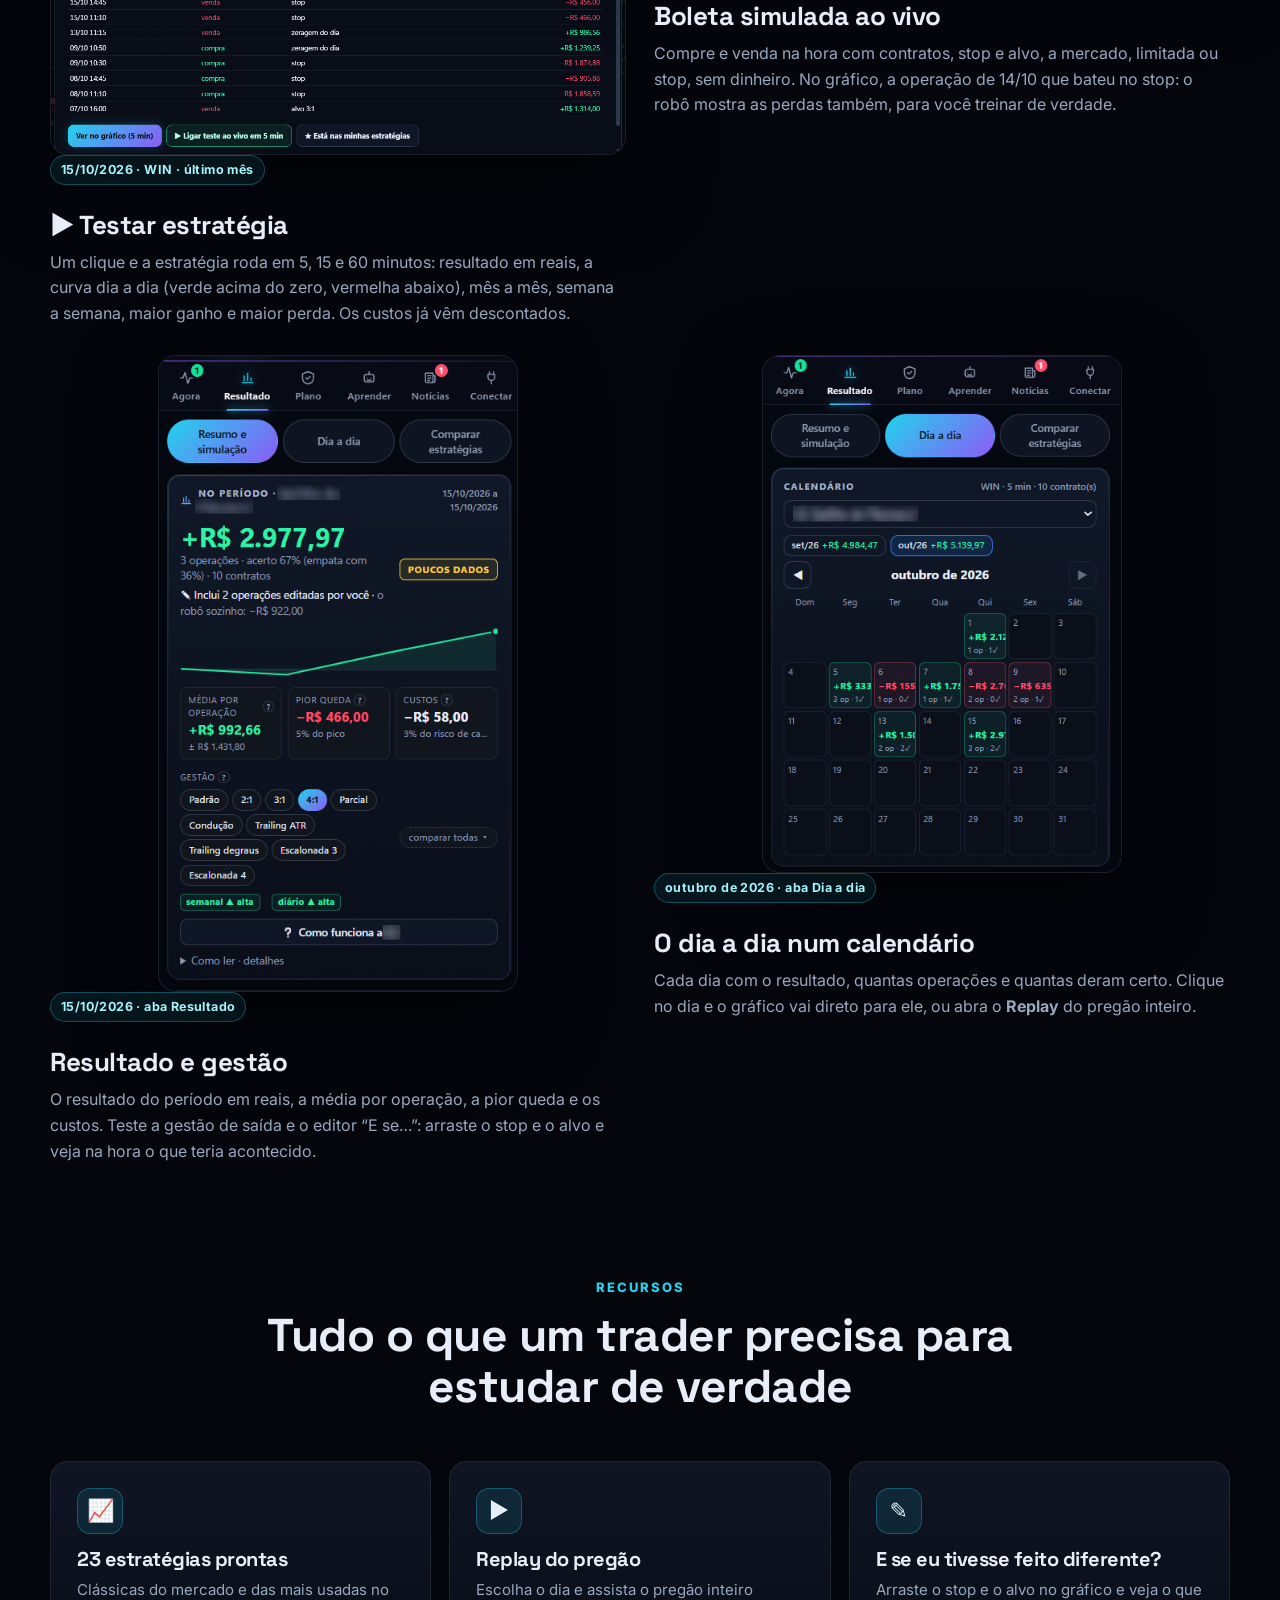
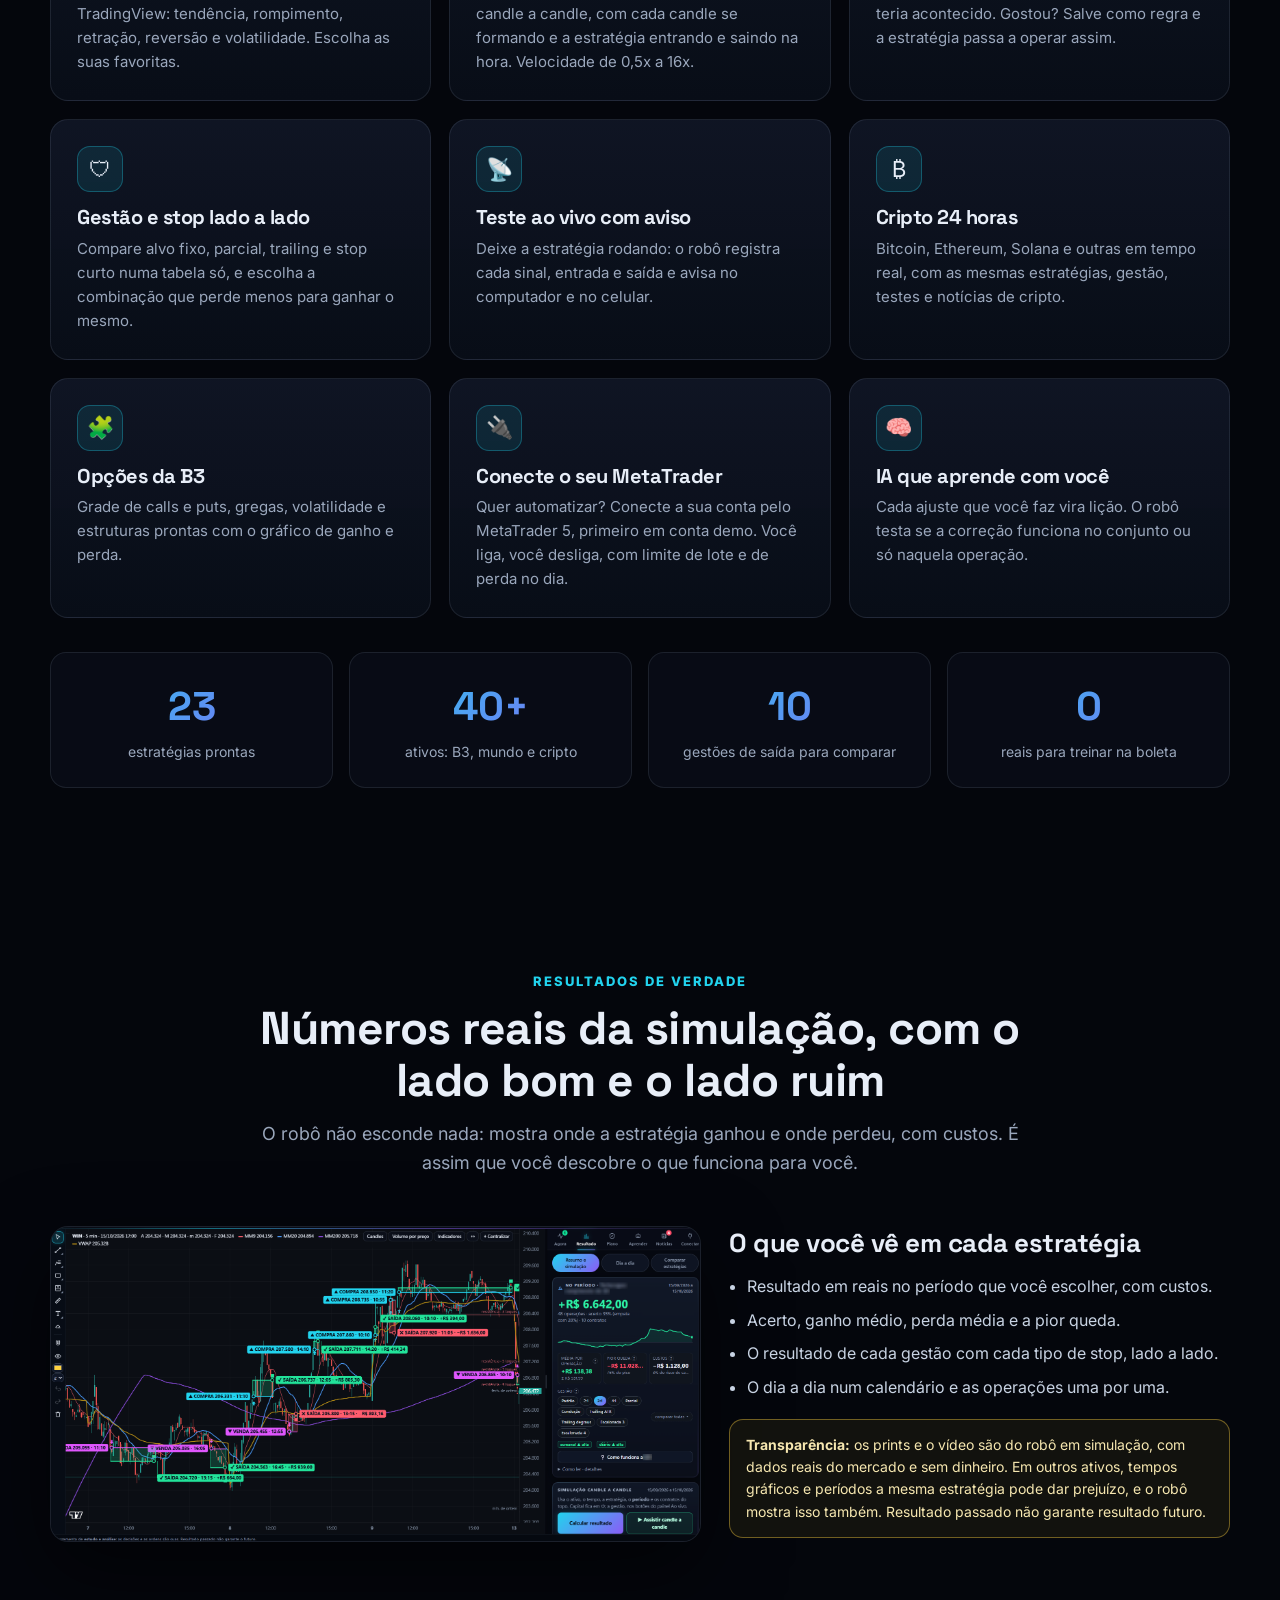
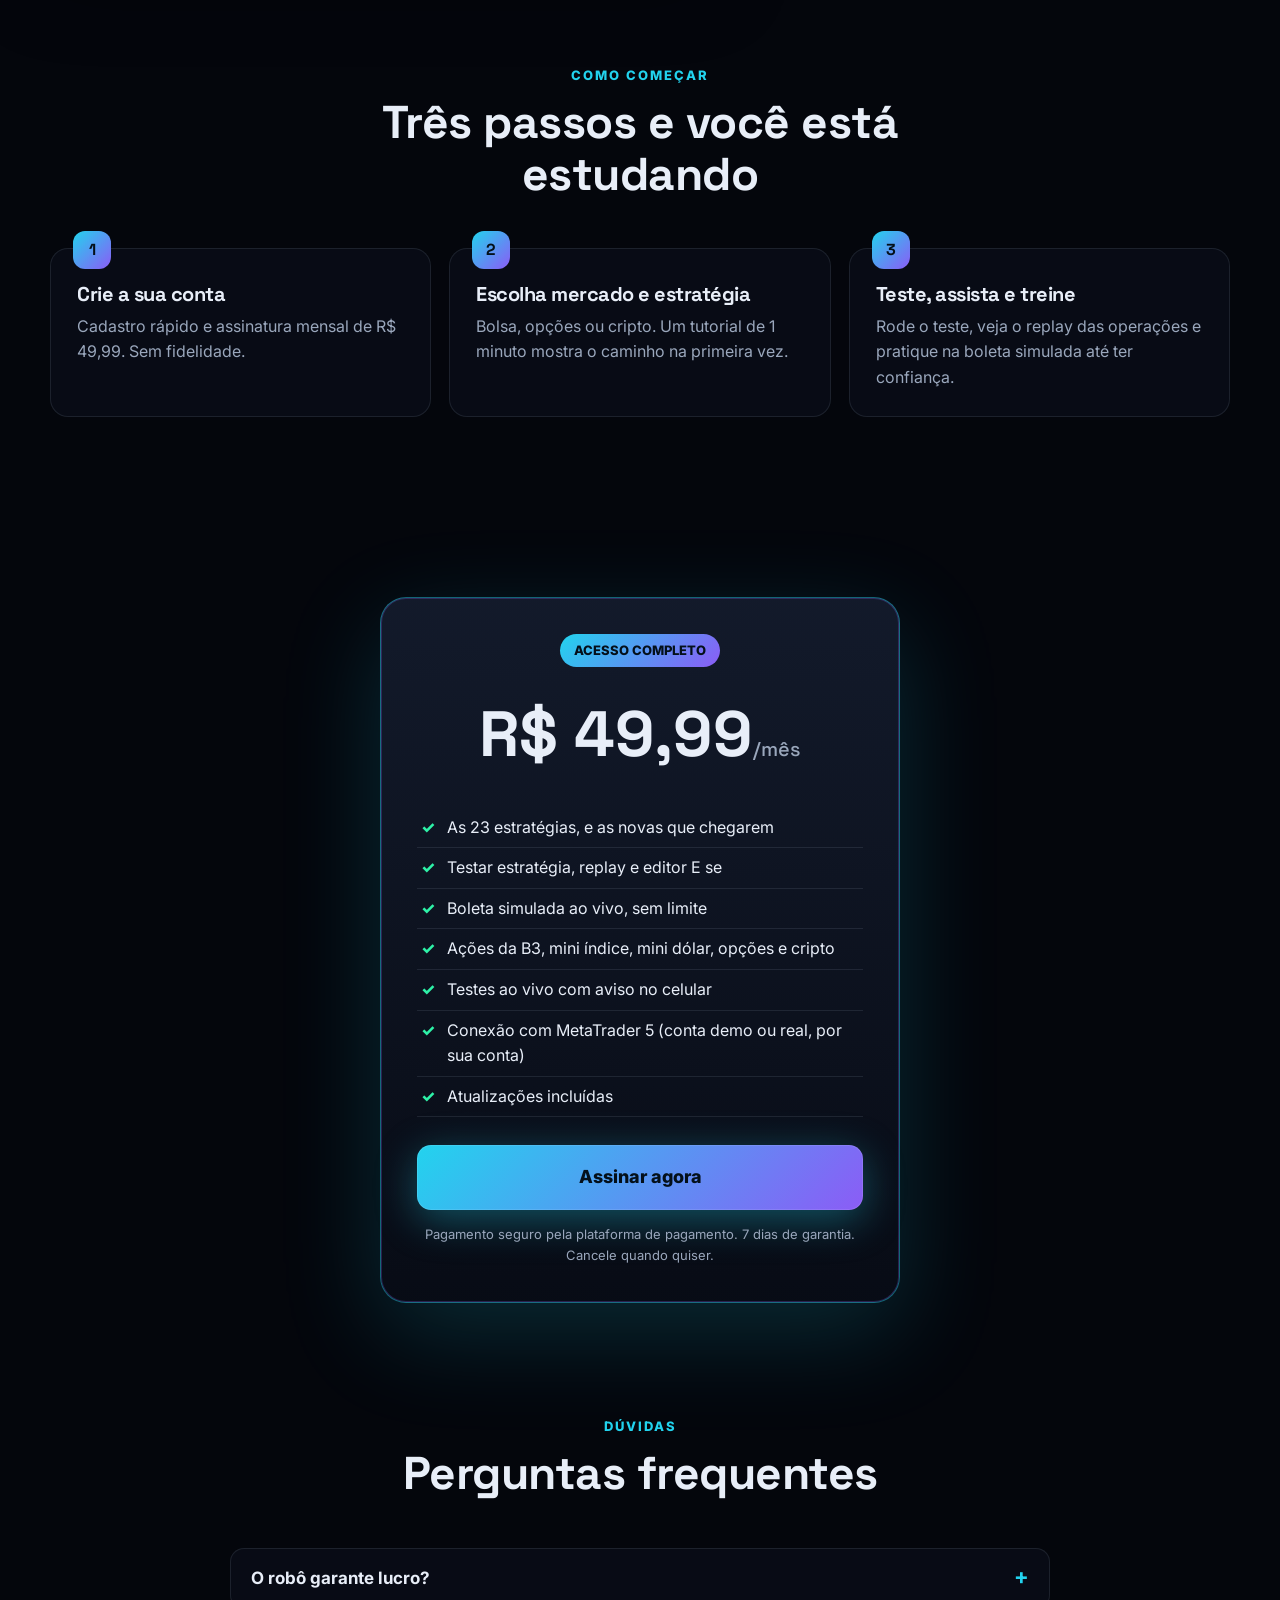
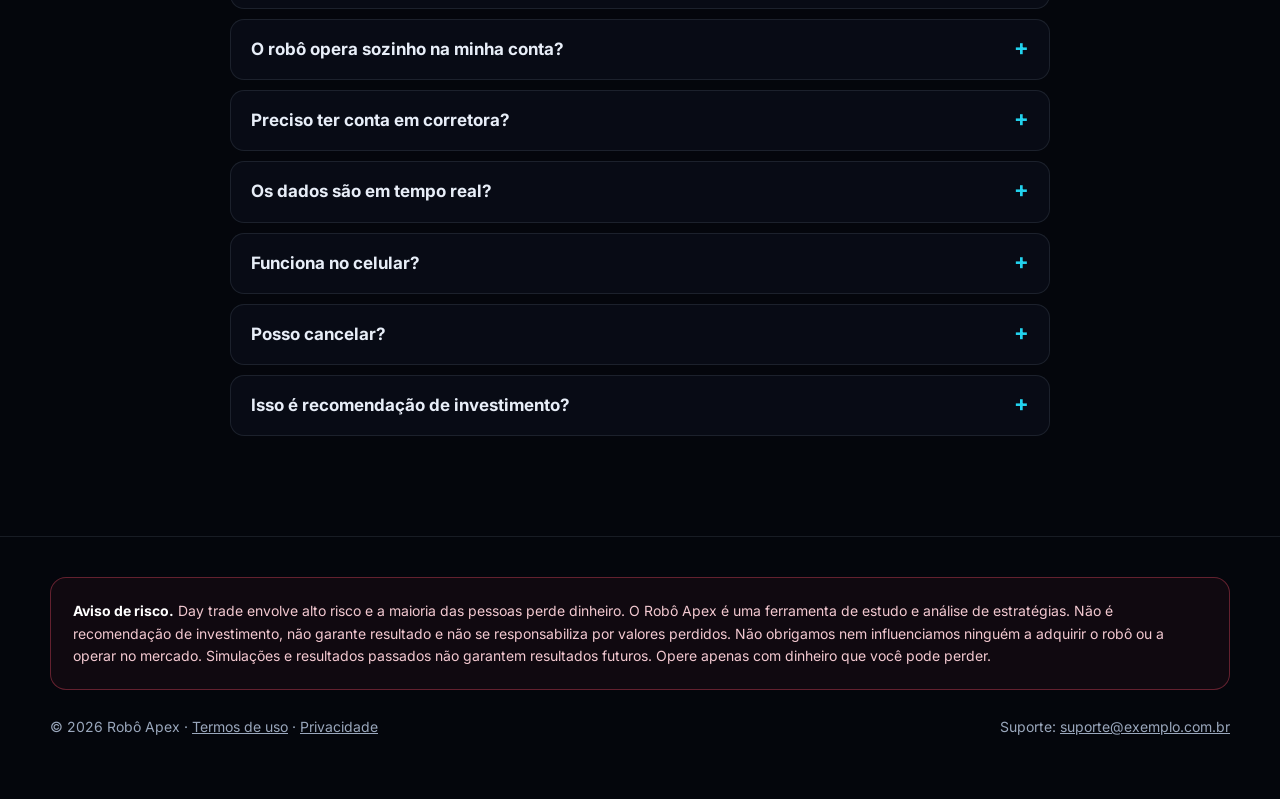
==== commit 3da1d9f3: "Robô Apex 3.1: Testar com curva e período, Replay do pregão, Ao vivo no topo, tutorial novo e site c" ====
--- a/app/web/site/index.html
+++ b/app/web/site/index.html
@@ -7,7 +7,7 @@
 <meta name="description" content="Mais de 20 estratégias de day trade com entrada, stop e alvo no gráfico, teste no passado com custos reais, replay de cada operação, boleta simulada ao vivo, cripto e opções. R$ 49,99 por mês.">
 <meta property="og:title" content="Robô Apex · estratégias de day trade">
 <meta property="og:description" content="Veja onde cada estratégia entra e sai, teste antes de arriscar e treine ao vivo na boleta simulada.">
-<meta property="og:image" content="img/app_grafico.png">
+<meta property="og:image" content="img/replay_15out.jpg">
 <link rel="icon" type="image/png" href="../icone-64.png">
 <link rel="preconnect" href="https://fonts.googleapis.com">
 <link rel="preconnect" href="https://fonts.gstatic.com" crossorigin>
@@ -155,6 +155,21 @@
 @media (max-width: 640px) { .fixo-celular { display: block; position: fixed; left: 12px; right: 12px; bottom: 12px; z-index: 60; } .fixo-celular .bt { width: 100%; } }
 .aparece { opacity: 0; transform: translateY(24px); transition: opacity .7s ease, transform .7s ease; }
 .aparece.on { opacity: 1; transform: none; }
+/* 3.1: video no topo e os casos reais */
+.tela-hero video { width: 100%; height: auto; aspect-ratio: 1362 / 912; display: block; object-fit: cover; border-radius: 16px; background: #05080f; }
+.flutua b.verde, b.verde { color: var(--verde); }
+.caso { margin: 0 0 54px; display: grid; grid-template-columns: 1.35fr 1fr; gap: 34px; align-items: center; }
+.caso.inverte { grid-template-columns: 1fr 1.35fr; }
+.caso.inverte .print { order: 2; }
+.caso.grande { grid-template-columns: 1fr; gap: 18px; }
+.caso.grande figcaption { max-width: 860px; }
+.caso h3 { font-size: 26px; margin: 6px 0 10px; }
+.caso p { color: #c3cee0; margin: 0 0 16px; }
+.data { display: inline-block; font-size: 12.5px; font-weight: 700; letter-spacing: .4px; color: #a5f3fc; padding: 4px 10px; border-radius: 999px;
+  background: rgba(34, 211, 238, .08); border: 1px solid rgba(34, 211, 238, .3); }
+.dupla-txt .data { margin-bottom: 8px; }
+.print.estreito { max-width: 360px; margin: 0 auto; }
+@media (max-width: 860px) { .caso, .caso.inverte { grid-template-columns: 1fr; gap: 16px; } .caso.inverte .print { order: 0; } .caso h3 { font-size: 22px; } }
 </style>
 </head>
 <body>
@@ -180,11 +195,11 @@
       </div>
       <div class="mini"><b>Cancele quando quiser.</b> 7 dias de garantia pela plataforma de pagamento.</div>
     </div>
-    <div class="tela-hero">
-      <canvas id="anim" aria-label="Animação de um gráfico com uma operação marcada"></canvas>
-      <span class="legenda-anim">ilustração</span>
-      <div class="flutua f1"><small>Entrada, stop e alvo</small><b>tudo no gráfico</b></div>
-      <div class="flutua f2"><small>Testar estratégia</small><b>5, 15 e 60 min</b></div>
+    <div class="tela-hero tem-video">
+      <video id="videoHero" src="img/replay_15out.mp4" poster="img/replay_15out.jpg" autoplay muted loop playsinline preload="auto" aria-label="Replay de duas entradas no mini índice em 15/10/2026"></video>
+      <span class="legenda-anim">replay · WIN 5 min · 15/10/2026</span>
+      <div class="flutua f1"><small>2 entradas seguidas</small><b class="verde">+R$ 3.443,97</b></div>
+      <div class="flutua f2"><small>Replay candle a candle</small><b>do sinal à saída</b></div>
     </div>
   </div>
 </section>
@@ -193,14 +208,61 @@
 
 <section class="bloco" id="como">
   <div class="envolve">
-    <div class="titulo-sec aparece"><small>O ROBÔ EM AÇÃO</small><h2>Cada operação explicada, do sinal à saída</h2>
-      <p>Prints reais do robô. Os nomes das estratégias estão borrados de propósito: elas ficam para quem assina.</p></div>
-    <div class="print vitrine-grande aparece"><img src="img/app_grafico.png" alt="Tela do Robô Apex com operações marcadas no gráfico"></div>
+    <div class="titulo-sec aparece"><small>O ROBÔ EM AÇÃO</small><h2>Operações reais de mercado, marcadas pelo robô</h2>
+      <p>Prints tirados do Robô Apex em outubro de 2026, com os dados reais do mercado, em simulação (sem dinheiro). O nome das estratégias fica borrado de propósito: elas são para quem assina.</p></div>
+
+    <figure class="caso grande aparece">
+      <div class="print"><img src="img/dia_win_15out.png" alt="Gráfico do mini índice em 15/10/2026 com duas vendas e as saídas no alvo" loading="lazy"></div>
+      <figcaption><span class="data">15/10/2026 · WIN · 5 min · 10 contratos</span>
+        <h3>O dia inteiro no gráfico: sinal, entrada, stop e saída</h3>
+        <p>Às 14:45 o robô marcou a venda em 205.475 e saiu no alvo às 16:10 com <b class="verde">+R$ 1.794,00</b>. Às 16:25 veio a segunda venda, que saiu às 16:30 com <b class="verde">+R$ 1.649,97</b>. Na direita, o painel mostra o resultado do dia, o teste ao vivo e cada operação, que você pode abrir em replay.</p></figcaption>
+    </figure>
+
+    <figure class="caso aparece">
+      <div class="print"><img src="img/estrategia_win_15out.png" alt="Duas compras no mini índice com saída no alvo de 4 vezes o risco" loading="lazy"></div>
+      <figcaption><span class="data">14 e 15/10/2026 · WIN · 5 min · 10 contratos</span>
+        <h3>Ganhar muito quando acerta, perder pouco quando erra</h3>
+        <p>A estratégia é composta por três peças: espera o preço romper uma mínima importante, confirma que o rompimento foi falso quando ele volta para dentro e entra a favor da volta, com o stop logo abaixo do fundo e o alvo de 4 vezes o risco. Aqui foram duas saídas no alvo: <b class="verde">+R$ 4.778,13</b> e <b class="verde">+R$ 5.345,25</b>. Na lista ao lado aparecem também os dois stops da semana, de cerca de R$ 400 cada.</p>
+        <a class="bt bt-pri bt-peq" data-app="/entrar?cadastro=1">Assine e veja como ela funciona na prática</a></figcaption>
+    </figure>
+
+    <figure class="caso inverte aparece">
+      <div class="print"><img src="img/parcial_win_15out.png" alt="Resultado de 15/10/2026 com a gestão parcial" loading="lazy"></div>
+      <figcaption><span class="data">15/10/2026 · WIN · 5 min · gestão Parcial</span>
+        <h3>A mesma estratégia, no dia 15/10, com outra gestão</h3>
+        <p>Compra às 10:40 em 203.774, stop em 203.105 e saída às 12:25 no alvo, com <b class="verde">+R$ 2.000,72</b> em 10 contratos. Na direita você troca a gestão (2:1, 3:1, 4:1, parcial, trailing) e o robô refaz a conta na hora.</p></figcaption>
+    </figure>
+
+    <figure class="caso aparece">
+      <div class="print"><img src="img/outra_win_2309.png" alt="Duas compras seguidas no mini índice em 22 e 23/09/2026" loading="lazy"></div>
+      <figcaption><span class="data">22 e 23/09/2026 · WIN · 5 min · 10 contratos · alvo 3:1</span>
+        <h3>Outra estratégia, outras entradas</h3>
+        <p>Duas compras seguidas a favor da tendência, cada uma com o stop curto embaixo e o alvo de 3 vezes o risco: <b class="verde">+R$ 1.284,00</b> no dia 22 e <b class="verde">+R$ 2.961,28</b> no dia 23. O robô mostra onde estava o stop e por que saiu.</p></figcaption>
+    </figure>
+
+    <figure class="caso inverte aparece">
+      <div class="print"><img src="img/acoes_petr4.png" alt="Compra em PETR4 com dois alvos" loading="lazy"></div>
+      <figcaption><span class="data">PETR4 · 5 min · 02/10/2026</span>
+        <h3>Também em ações da B3</h3>
+        <p>Compra em 50,41 às 13:30, stop em 50,19 e dois alvos marcados no gráfico. Saída a 50,74 às 14:40, com <b class="verde">+R$ 304,79</b>. As mesmas estratégias rodam em PETR4, VALE3, ITUB4 e outras ações, no mini índice, no mini dólar e em cripto.</p></figcaption>
+    </figure>
+
+    <figure class="caso grande aparece">
+      <div class="print"><img src="img/mes_win.png" alt="Um mês de operações no mini índice com o resultado do período" loading="lazy"></div>
+      <figcaption><span class="data">15/09 a 15/10/2026 · WIN · 5 min · 10 contratos · gestão 3:1</span>
+        <h3>O mês inteiro de uma estratégia, operação por operação</h3>
+        <p>48 operações no mês e <b class="verde">+R$ 6.642,00</b> no período, com acerto de 35%: perde várias vezes pouco e ganha menos vezes, mas bem mais. Ao lado ficam a média por operação, os custos e a pior queda do mês (R$ 11.028), para você saber o tamanho do caminho antes de decidir.</p></figcaption>
+    </figure>
+
     <div class="duplas">
-      <div class="aparece"><div class="print"><img src="img/app_testar.png" alt="Janela Testar estratégia"></div>
-        <div class="dupla-txt"><h3>Teste antes de arriscar</h3><p>Escolha a estratégia e veja como ela foi em 5, 15 e 60 minutos: resultado em reais, mês a mês, semana a semana, maior ganho e maior perda. Com os custos e o escorregamento já descontados.</p></div></div>
-      <div class="aparece"><div class="print"><img src="img/app_boleta.png" alt="Boleta simulada e mercado cripto"></div>
-        <div class="dupla-txt"><h3>Treine ao vivo, sem dinheiro</h3><p>A boleta simulada compra e vende na hora, com contratos, stop e alvo, a mercado, limitada ou stop. O resultado aparece em reais, igual numa corretora. Funciona em ações, mini índice, mini dólar e cripto.</p></div></div>
+      <div class="aparece"><div class="print"><img src="img/testar_15out.png" alt="Janela Testar estratégia" loading="lazy"></div>
+        <div class="dupla-txt"><span class="data">15/10/2026 · WIN · último mês</span><h3>▶ Testar estratégia</h3><p>Um clique e a estratégia roda em 5, 15 e 60 minutos: resultado em reais, a curva dia a dia (verde acima do zero, vermelha abaixo), mês a mês, semana a semana, maior ganho e maior perda. Os custos já vêm descontados.</p></div></div>
+      <div class="aparece"><div class="print"><img src="img/boleta_15out.png" alt="Boleta simulada ao lado do gráfico" loading="lazy"></div>
+        <div class="dupla-txt"><span class="data">15/10/2026 · WIN · boleta simulada</span><h3>Boleta simulada ao vivo</h3><p>Compre e venda na hora com contratos, stop e alvo, a mercado, limitada ou stop, sem dinheiro. No gráfico, a operação de 14/10 que bateu no stop: o robô mostra as perdas também, para você treinar de verdade.</p></div></div>
+      <div class="aparece"><div class="print estreito"><img src="img/resultado_15out.png" alt="Resultado do período e gestões" loading="lazy"></div>
+        <div class="dupla-txt"><span class="data">15/10/2026 · aba Resultado</span><h3>Resultado e gestão</h3><p>O resultado do período em reais, a média por operação, a pior queda e os custos. Teste a gestão de saída e o editor “E se…”: arraste o stop e o alvo e veja na hora o que teria acontecido.</p></div></div>
+      <div class="aparece"><div class="print estreito"><img src="img/calendario_out.png" alt="Calendário com o resultado de cada dia" loading="lazy"></div>
+        <div class="dupla-txt"><span class="data">outubro de 2026 · aba Dia a dia</span><h3>O dia a dia num calendário</h3><p>Cada dia com o resultado, quantas operações e quantas deram certo. Clique no dia e o gráfico vai direto para ele, ou abra o <b>Replay</b> do pregão inteiro.</p></div></div>
     </div>
   </div>
 </section>
@@ -209,8 +271,8 @@
   <div class="envolve">
     <div class="titulo-sec aparece"><small>RECURSOS</small><h2>Tudo o que um trader precisa para estudar de verdade</h2></div>
     <div class="cards">
-      <div class="card aparece"><div class="ic">📈</div><h3>23 estratégias prontas</h3><p>Clássicas do mercado e as mais usadas no TradingView: Fibonacci, pivô, rompimento, Supertrend, Squeeze, Tartarugas, VWAP e outras. Escolha as suas favoritas.</p></div>
-      <div class="card aparece"><div class="ic">▶</div><h3>Replay da entrada</h3><p>Assista a operação candle a candle, de antes do sinal até a saída, com a explicação de cada etapa. Velocidade de 1x a 10x.</p></div>
+      <div class="card aparece"><div class="ic">📈</div><h3>23 estratégias prontas</h3><p>Clássicas do mercado e das mais usadas no TradingView: tendência, rompimento, retração, reversão e volatilidade. Escolha as suas favoritas.</p></div>
+      <div class="card aparece"><div class="ic">▶</div><h3>Replay do pregão</h3><p>Escolha o dia e assista o pregão inteiro candle a candle, com cada candle se formando e a estratégia entrando e saindo na hora. Velocidade de 0,5x a 16x.</p></div>
       <div class="card aparece"><div class="ic">✎</div><h3>E se eu tivesse feito diferente?</h3><p>Arraste o stop e o alvo no gráfico e veja o que teria acontecido. Gostou? Salve como regra e a estratégia passa a operar assim.</p></div>
       <div class="card aparece"><div class="ic">🛡</div><h3>Gestão e stop lado a lado</h3><p>Compare alvo fixo, parcial, trailing e stop curto numa tabela só, e escolha a combinação que perde menos para ganhar o mesmo.</p></div>
       <div class="card aparece"><div class="ic">📡</div><h3>Teste ao vivo com aviso</h3><p>Deixe a estratégia rodando: o robô registra cada sinal, entrada e saída e avisa no computador e no celular.</p></div>
@@ -233,7 +295,7 @@
     <div class="titulo-sec aparece"><small>RESULTADOS DE VERDADE</small><h2>Números reais da simulação, com o lado bom e o lado ruim</h2>
       <p>O robô não esconde nada: mostra onde a estratégia ganhou e onde perdeu, com custos. É assim que você descobre o que funciona para você.</p></div>
     <div class="resultado-caixa">
-      <div class="print aparece"><img src="img/app_resultado.png" alt="Resultado do período, gestão e stops comparados"></div>
+      <div class="print aparece"><img src="img/mes_win.png" alt="Resultado de um mês, com a pior queda e os custos" loading="lazy"></div>
       <div class="aparece">
         <h3 style="font-size:26px">O que você vê em cada estratégia</h3>
         <ul>
@@ -242,7 +304,7 @@
           <li>O resultado de cada gestão com cada tipo de stop, lado a lado.</li>
           <li>O dia a dia num calendário e as operações uma por uma.</li>
         </ul>
-        <div class="aviso-honesto"><b>Transparência:</b> os prints são de simulações com dados passados. Em outros ativos, tempos gráficos e períodos a mesma estratégia pode dar prejuízo, e o robô mostra isso também. Resultado passado não garante resultado futuro.</div>
+        <div class="aviso-honesto"><b>Transparência:</b> os prints e o vídeo são do robô em simulação, com dados reais do mercado e sem dinheiro. Em outros ativos, tempos gráficos e períodos a mesma estratégia pode dar prejuízo, e o robô mostra isso também. Resultado passado não garante resultado futuro.</div>
       </div>
     </div>
   </div>
@@ -328,45 +390,11 @@
   const io = new IntersectionObserver((es) => es.forEach((e) => { if (e.isIntersecting) { e.target.classList.add("on"); io.unobserve(e.target); } }), { threshold: .12 });
   document.querySelectorAll(".aparece").forEach((el) => io.observe(el));
 
-  // grafico animado do topo (ilustracao): candles andando, uma compra com stop e alvo e a saida no alvo
-  const cv = document.getElementById("anim"), ctx = cv.getContext("2d");
-  let W, H, dpr;
-  function medir() { dpr = window.devicePixelRatio || 1; W = cv.clientWidth; H = cv.clientHeight; cv.width = W * dpr; cv.height = H * dpr; ctx.setTransform(dpr, 0, 0, dpr, 0, 0); }
-  medir(); window.addEventListener("resize", medir);
-  const velas = [];
-  let p = 100, semente = 7;
-  const rnd = () => { semente = (semente * 9301 + 49297) % 233280; return semente / 233280; };
-  function nova(tendencia) { const o = p, c = o + (rnd() - .5 + tendencia) * 1.6, h = Math.max(o, c) + rnd() * .8, l = Math.min(o, c) - rnd() * .8; p = c; velas.push({ o, h, l, c }); }
-  for (let i = 0; i < 70; i++) nova(i > 40 ? .18 : -.02);
-  let t = 0, fase = 0;
-  function quadro() {
-    t++;
-    if (t % 28 === 0) { nova(fase < 25 ? .22 : fase < 40 ? -.05 : .08); velas.shift(); fase = (fase + 1) % 60; }
-    ctx.clearRect(0, 0, W, H);
-    const n = velas.length, mn = Math.min(...velas.map((v) => v.l)) - 1, mx = Math.max(...velas.map((v) => v.h)) + 1;
-    const y = (v) => 14 + (mx - v) / (mx - mn) * (H - 28), x = (i) => 10 + i * (W - 20) / n, w = Math.max(3, (W - 20) / n * .6);
-    ctx.strokeStyle = "rgba(148,163,184,.08)"; ctx.lineWidth = 1;
-    for (let g = 1; g < 6; g++) { ctx.beginPath(); ctx.moveTo(0, g * H / 6); ctx.lineTo(W, g * H / 6); ctx.stroke(); }
-    // media
-    ctx.strokeStyle = "#4795f1"; ctx.lineWidth = 2; ctx.beginPath();
-    velas.forEach((v, i) => { const s = velas.slice(Math.max(0, i - 9), i + 1); const m = s.reduce((a, b) => a + b.c, 0) / s.length; i ? ctx.lineTo(x(i) + w / 2, y(m)) : ctx.moveTo(x(i) + w / 2, y(m)); });
-    ctx.stroke();
-    velas.forEach((v, i) => {
-      const cor = v.c >= v.o ? "#26d6a0" : "#ff5470";
-      ctx.strokeStyle = cor; ctx.beginPath(); ctx.moveTo(x(i) + w / 2, y(v.h)); ctx.lineTo(x(i) + w / 2, y(v.l)); ctx.stroke();
-      ctx.fillStyle = cor; ctx.fillRect(x(i), Math.min(y(v.o), y(v.c)), w, Math.max(1.5, Math.abs(y(v.o) - y(v.c))));
-    });
-    // operacao
-    const ie = n - 26, ent = velas[ie].h + .2, stop = ent - 2.2, alvo = ent + 4.6, xe = x(ie), xf = W - 12;
-    ctx.fillStyle = "rgba(46,242,168,.10)"; ctx.fillRect(xe, y(alvo), xf - xe, y(ent) - y(alvo));
-    ctx.fillStyle = "rgba(255,77,106,.10)"; ctx.fillRect(xe, y(ent), xf - xe, y(stop) - y(ent));
-    const linha = (v, cor, txt) => { ctx.strokeStyle = cor; ctx.setLineDash([5, 4]); ctx.beginPath(); ctx.moveTo(xe, y(v)); ctx.lineTo(xf, y(v)); ctx.stroke(); ctx.setLineDash([]);
-      ctx.font = "700 11px Inter, sans-serif"; const tw = ctx.measureText(txt).width + 12; ctx.fillStyle = cor; ctx.fillRect(xf - tw, y(v) - 9, tw, 18); ctx.fillStyle = "#04101a"; ctx.fillText(txt, xf - tw + 6, y(v) + 4); };
-    linha(alvo, "#2ef2a8", "ALVO"); linha(stop, "#ff4d6a", "STOP"); linha(ent, "#22d3ee", "COMPRA");
-    ctx.fillStyle = "#ffd23f"; ctx.font = "700 11px Inter, sans-serif"; ctx.fillText("SINAL", xe - 12, y(velas[ie - 1].l) + 18);
-    requestAnimationFrame(quadro);
+  // video do topo: so toca quando esta na tela (economiza bateria e dados no celular)
+  const vid = document.getElementById("videoHero");
+  if (vid && "IntersectionObserver" in window) {
+    new IntersectionObserver((es) => es.forEach((e) => { if (e.isIntersecting) { const p = vid.play(); if (p && p.catch) p.catch(() => {}); } else vid.pause(); }), { threshold: .2 }).observe(vid);
   }
-  requestAnimationFrame(quadro);
 })();
 </script>
 </body>
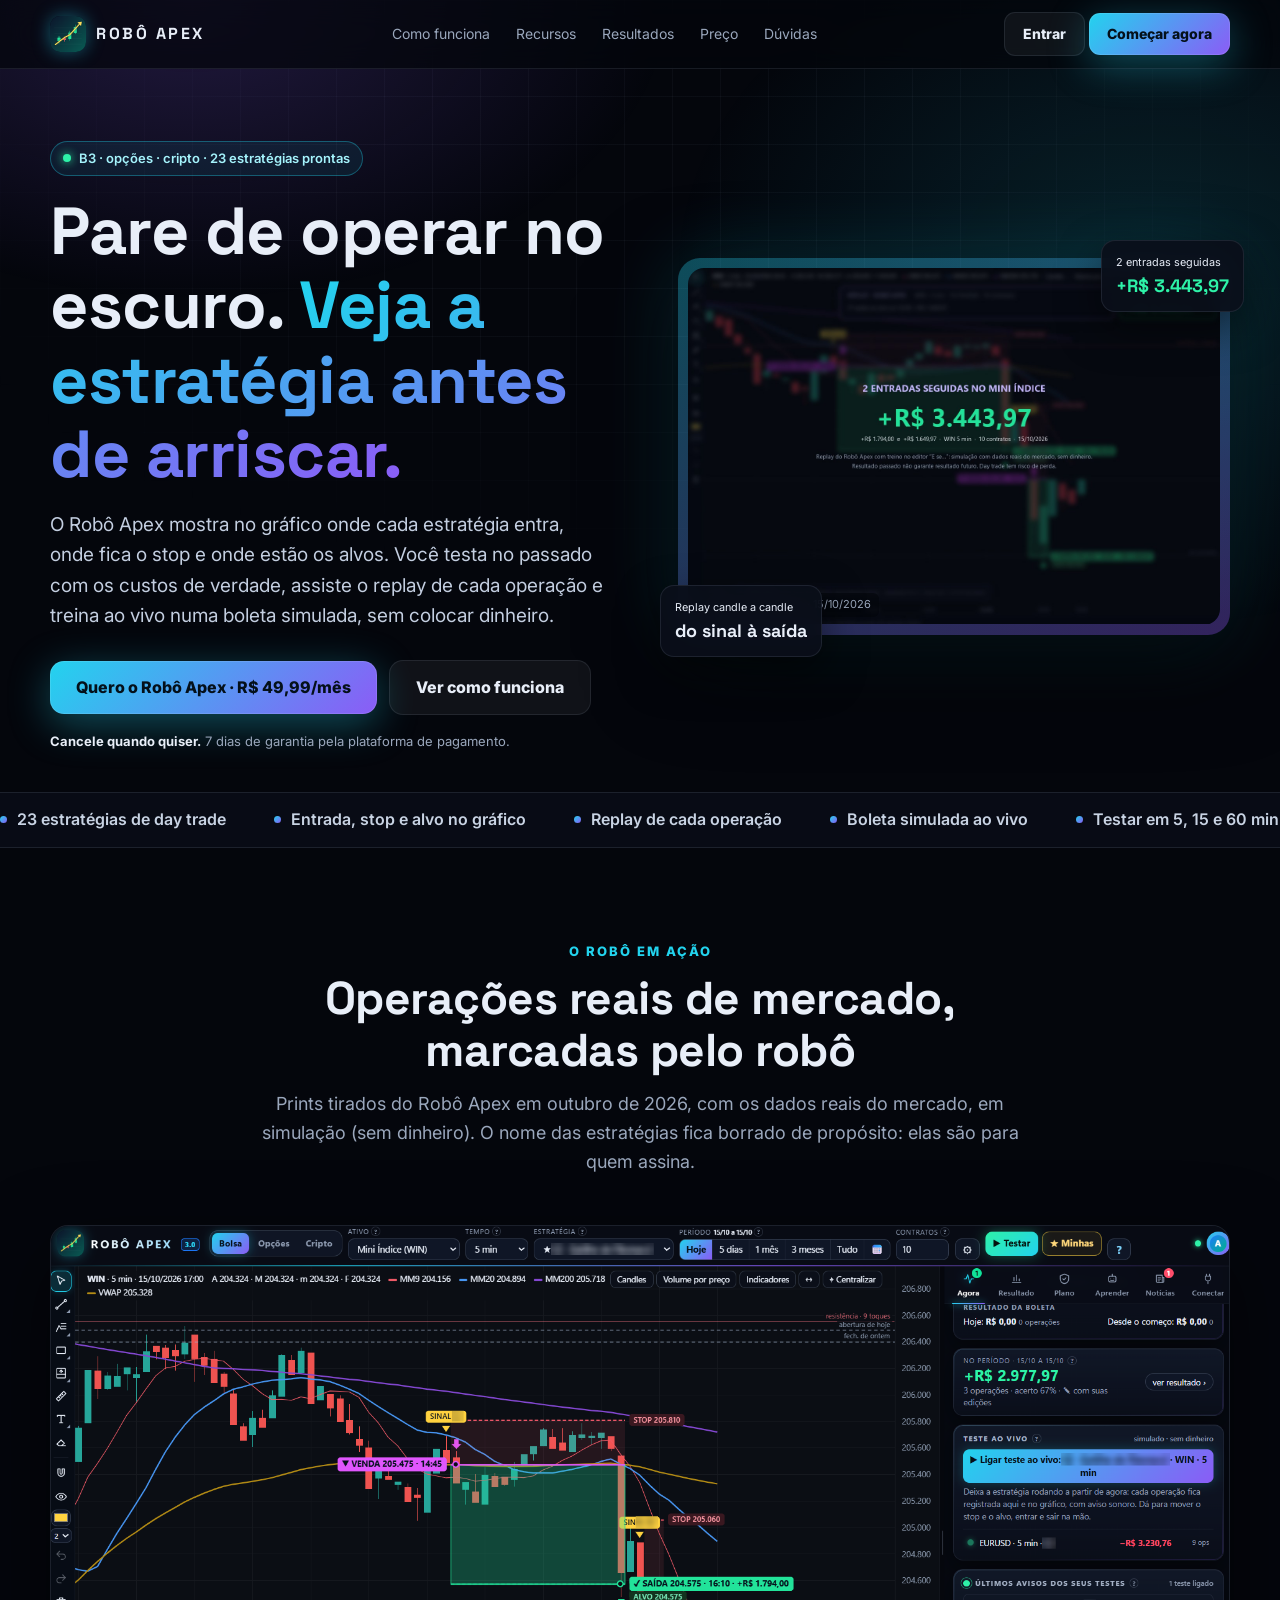
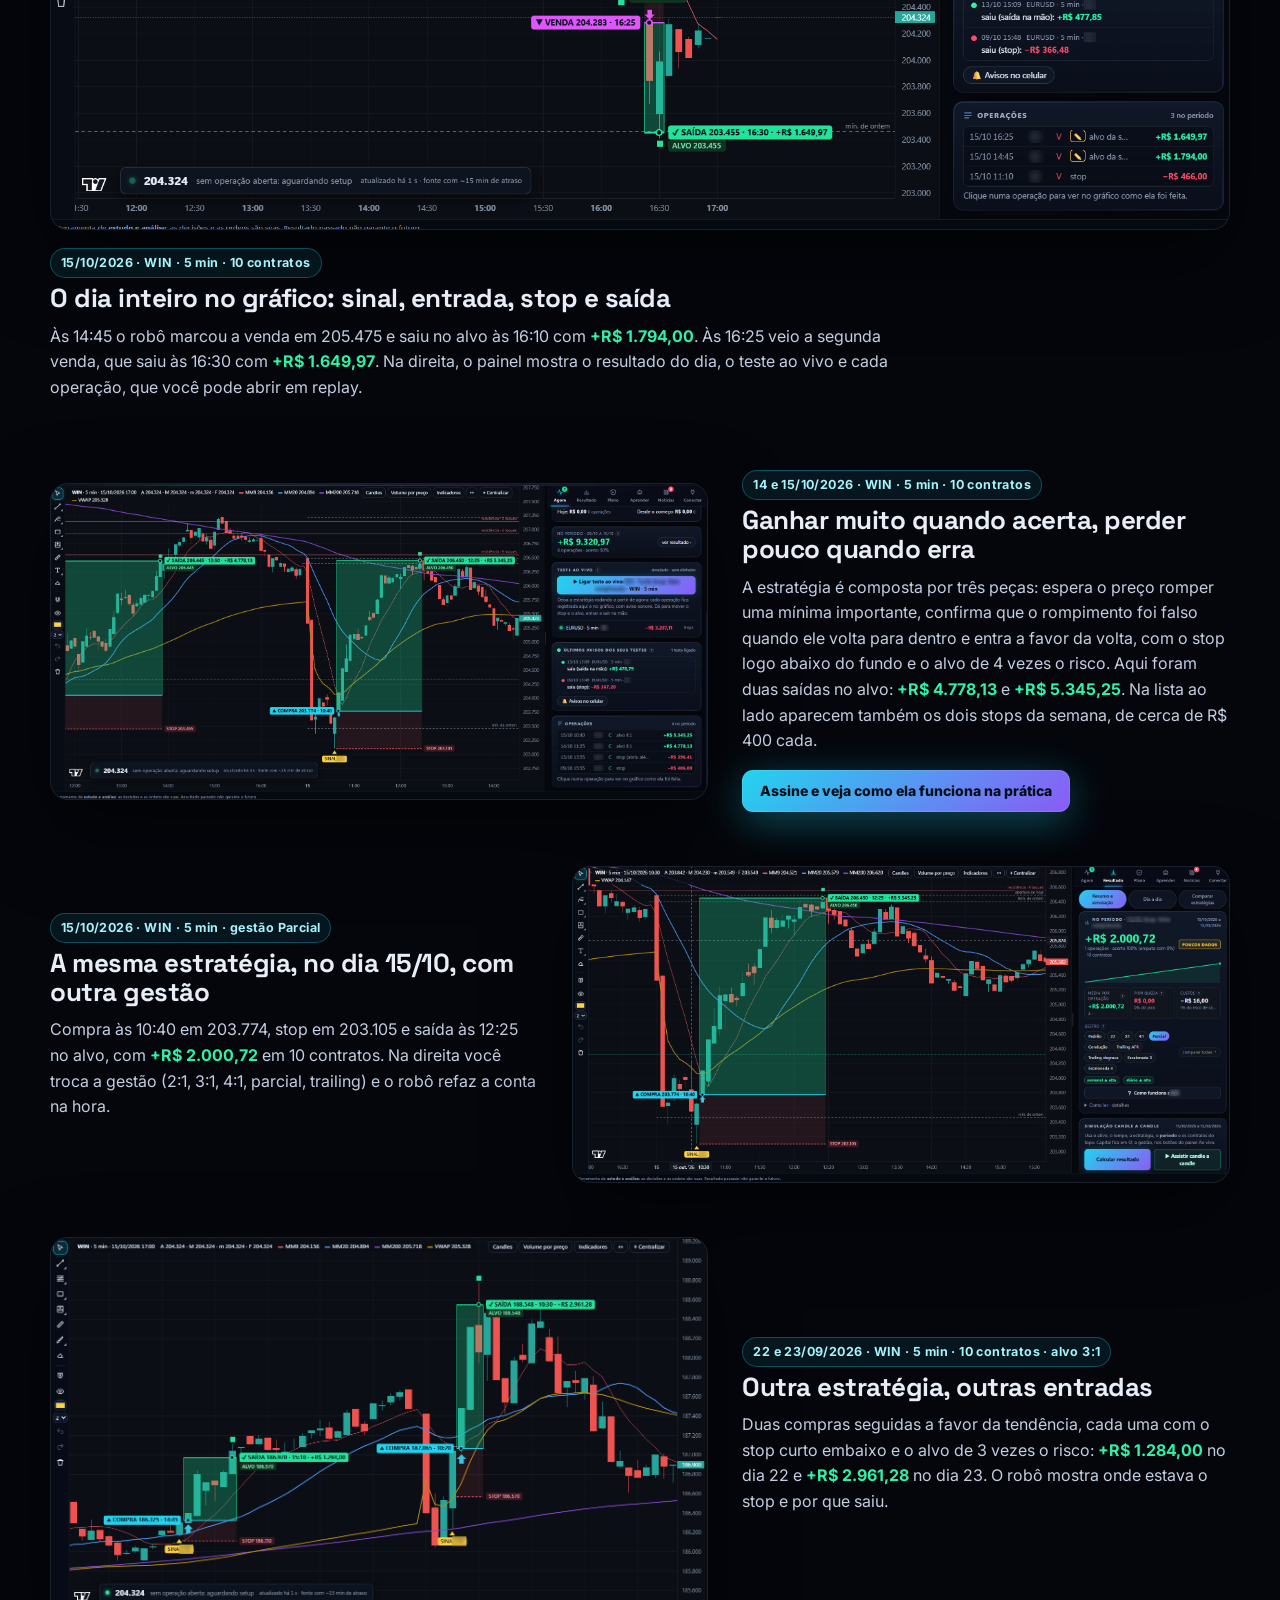
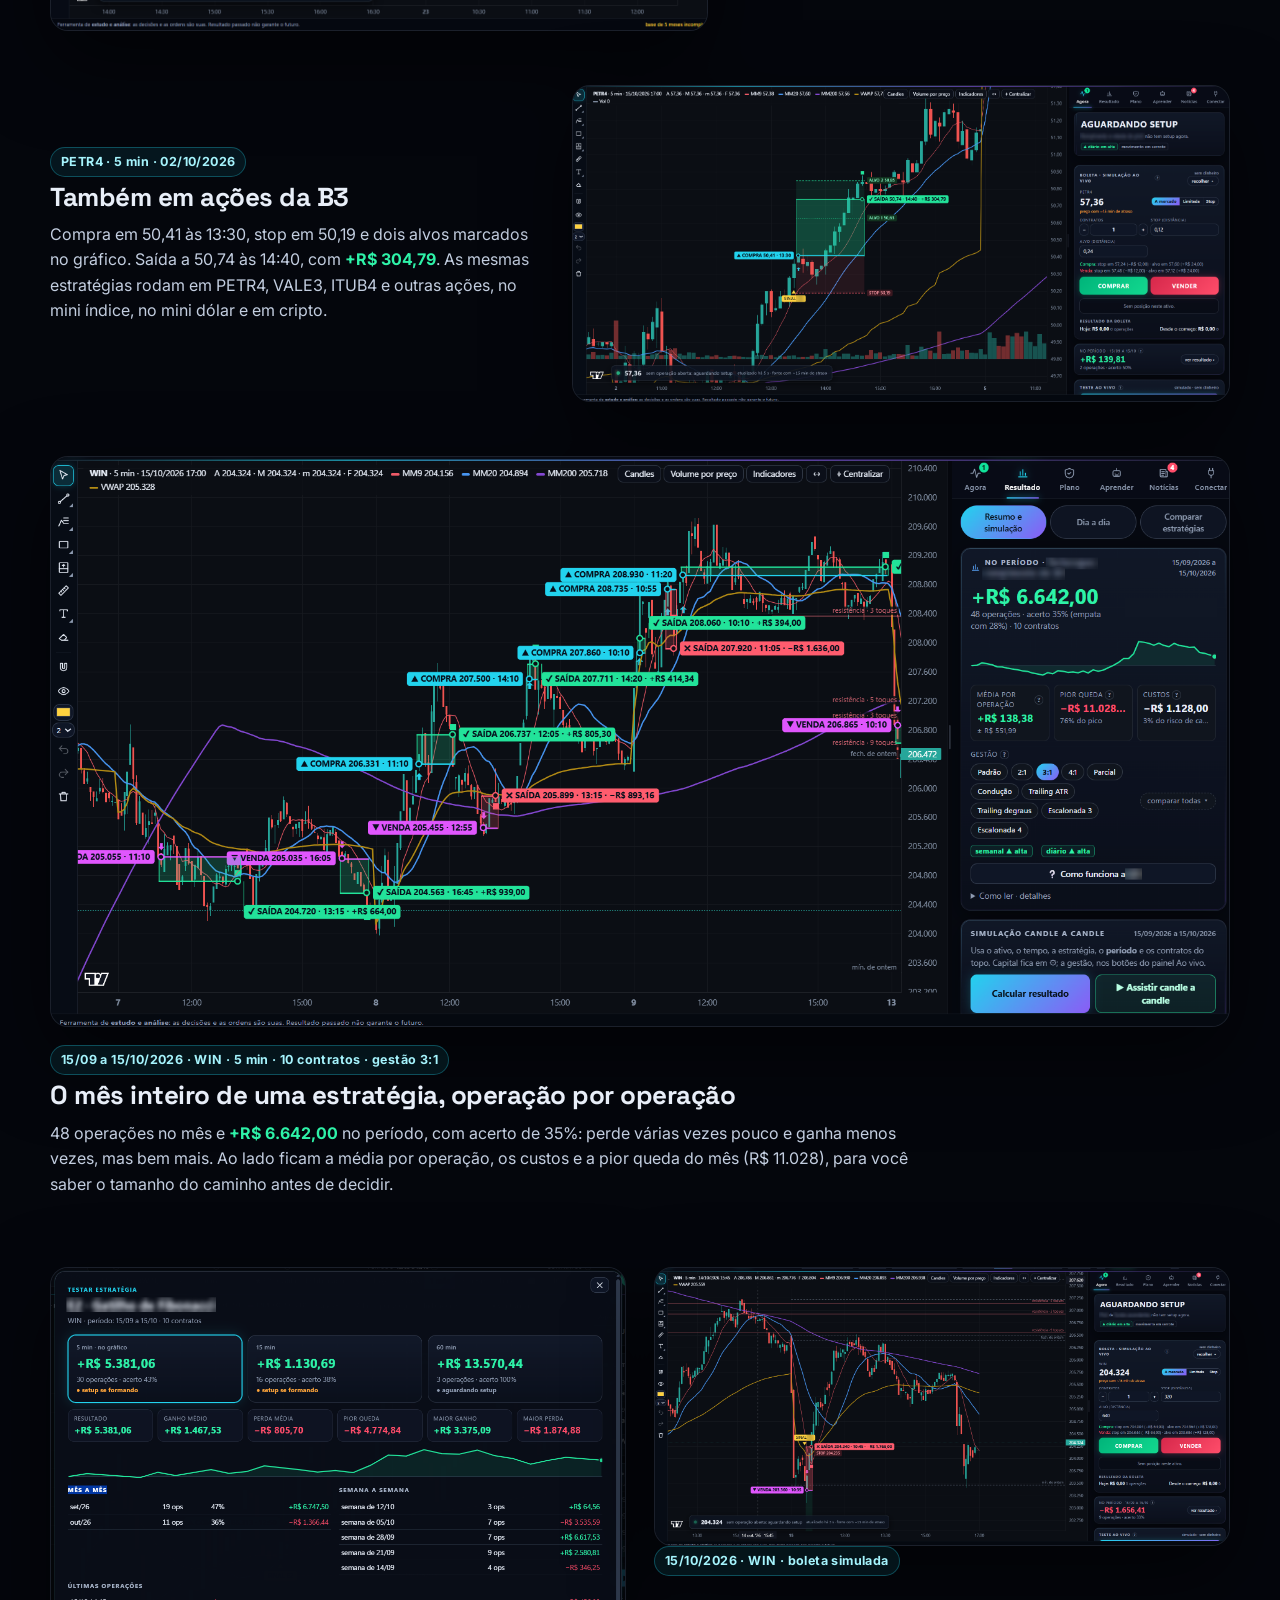
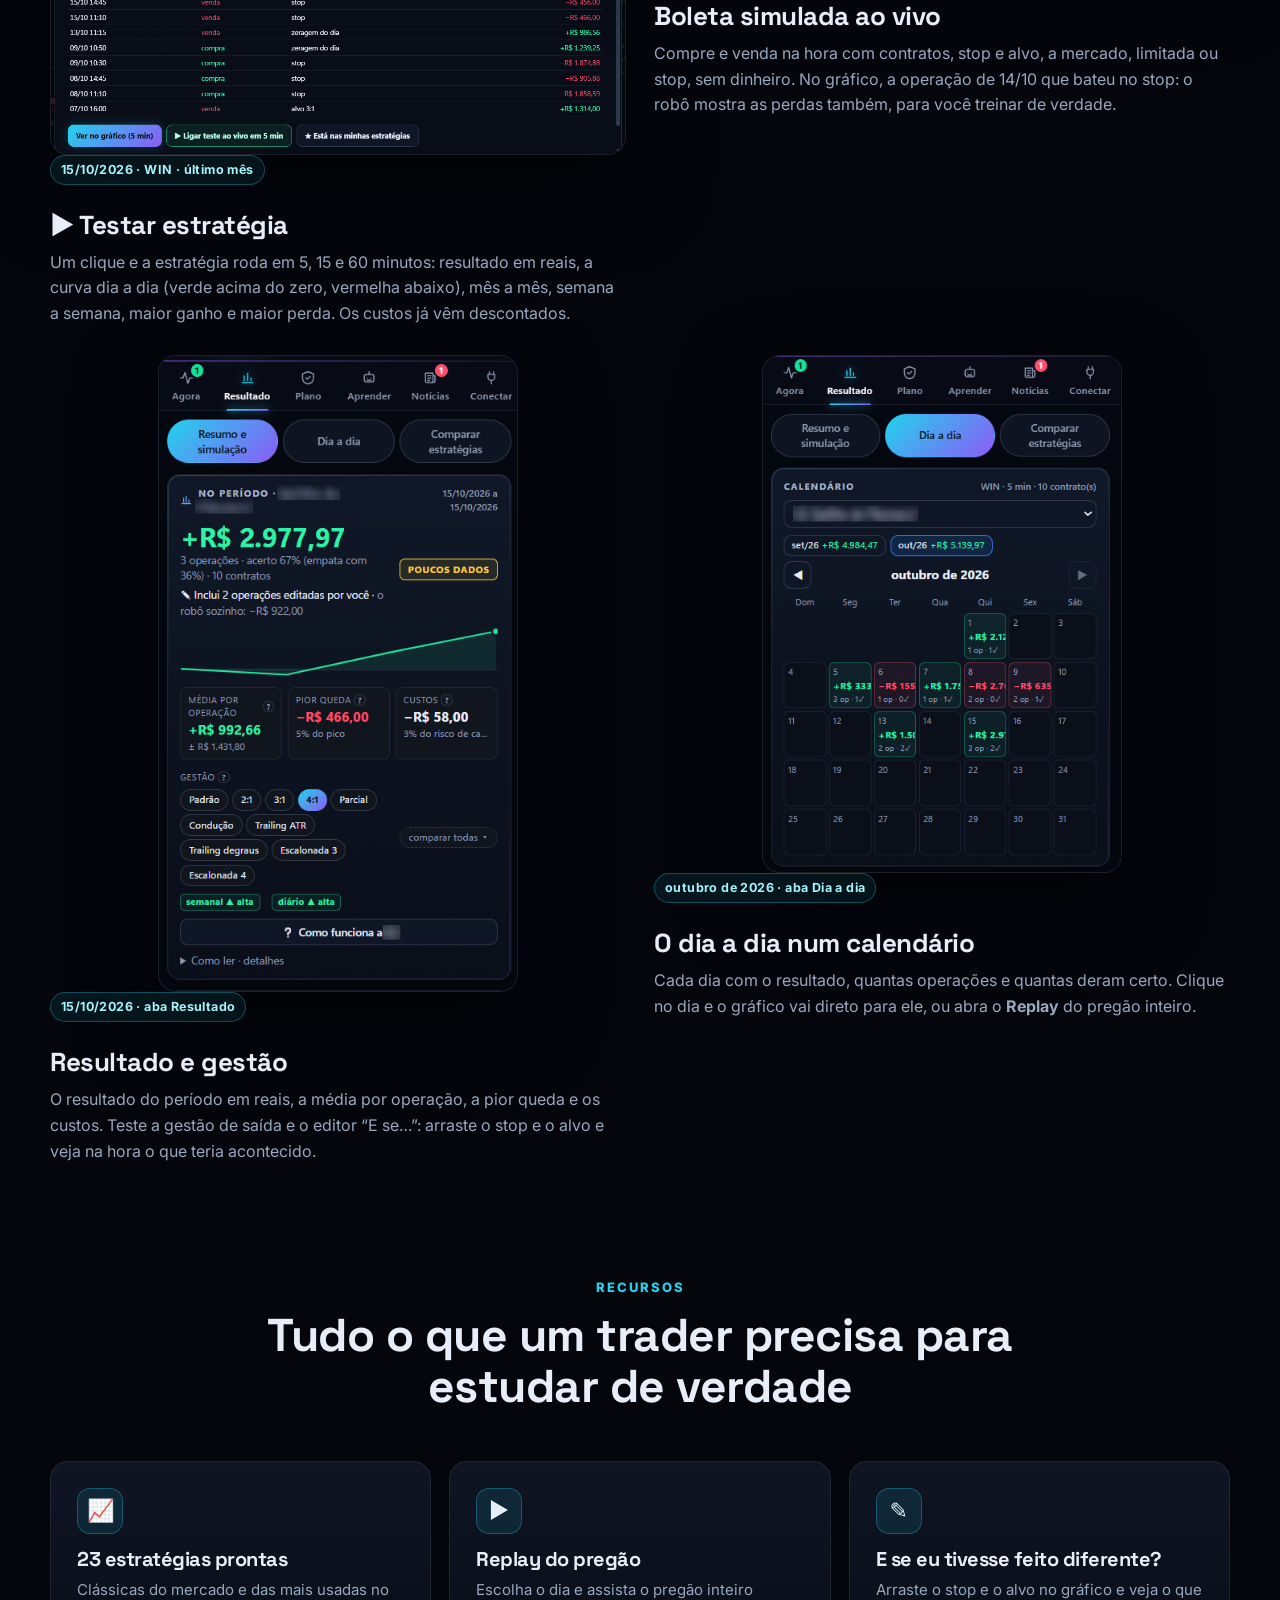
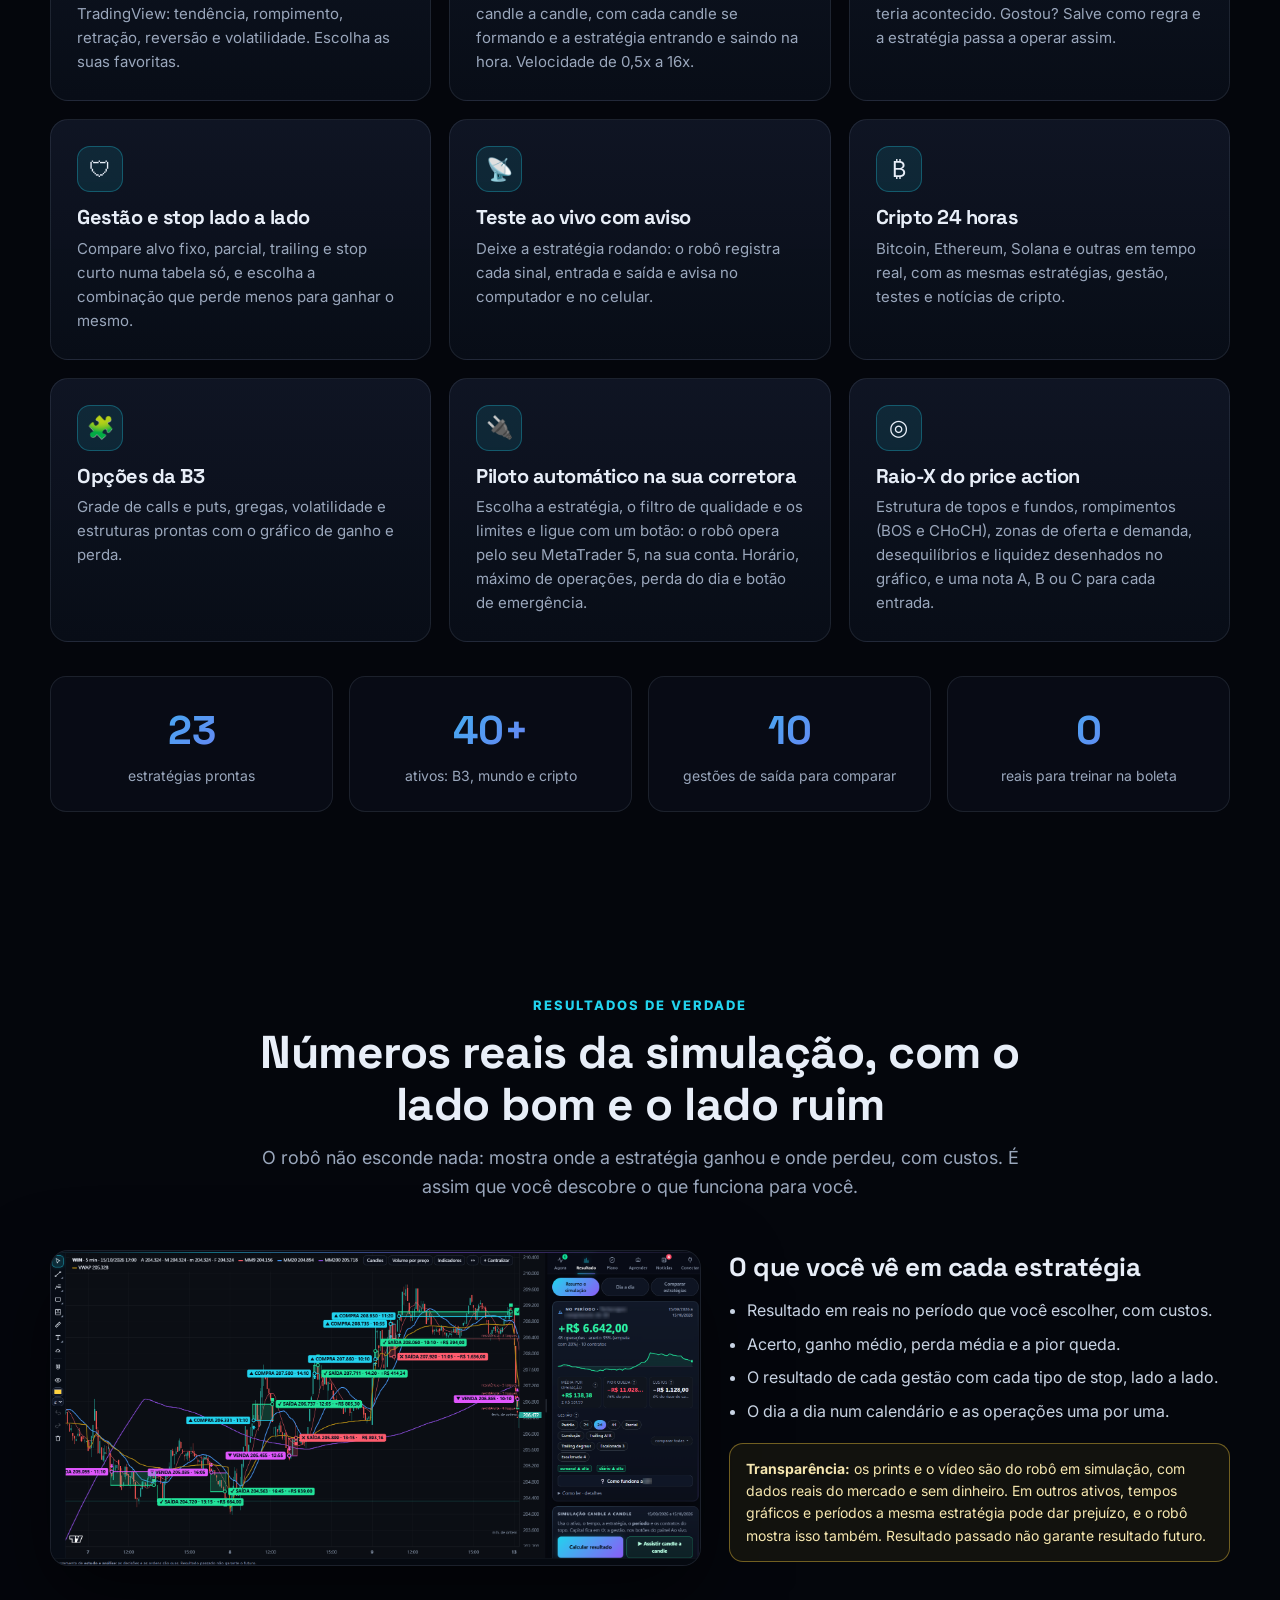
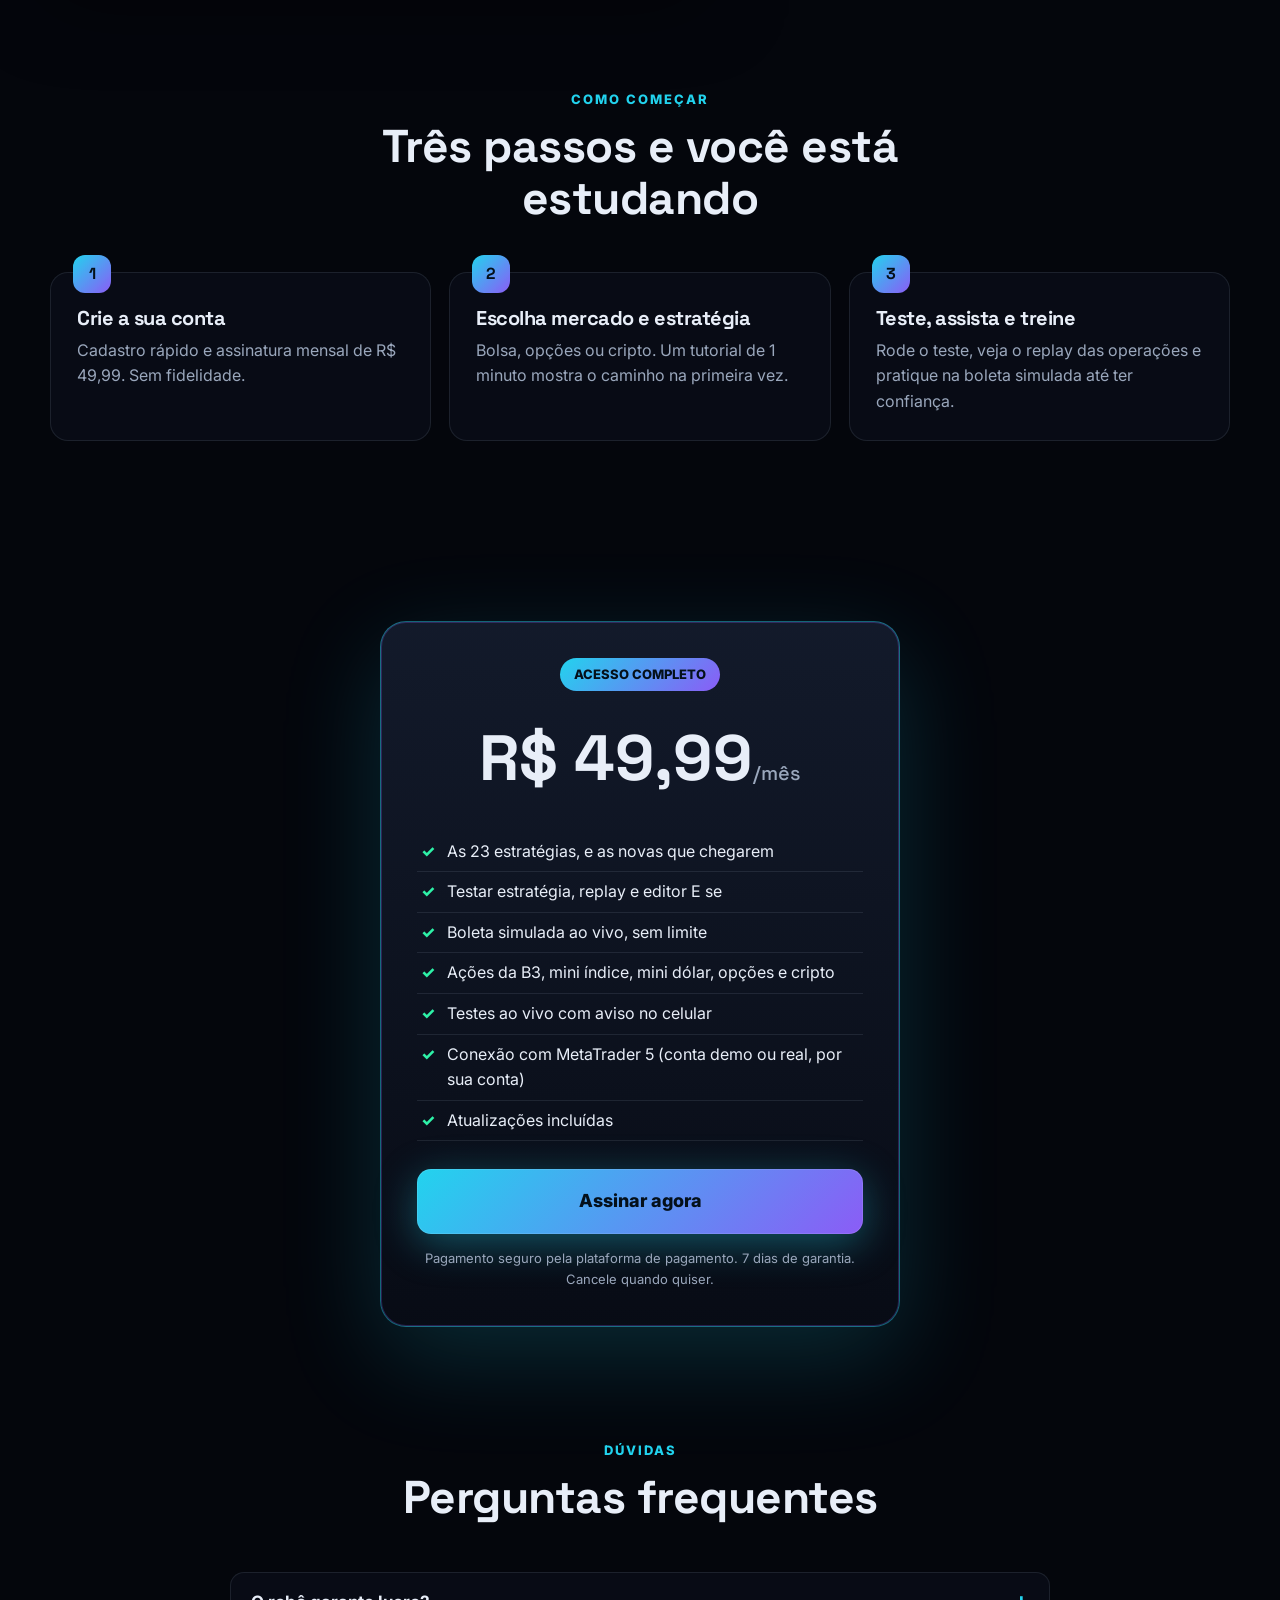
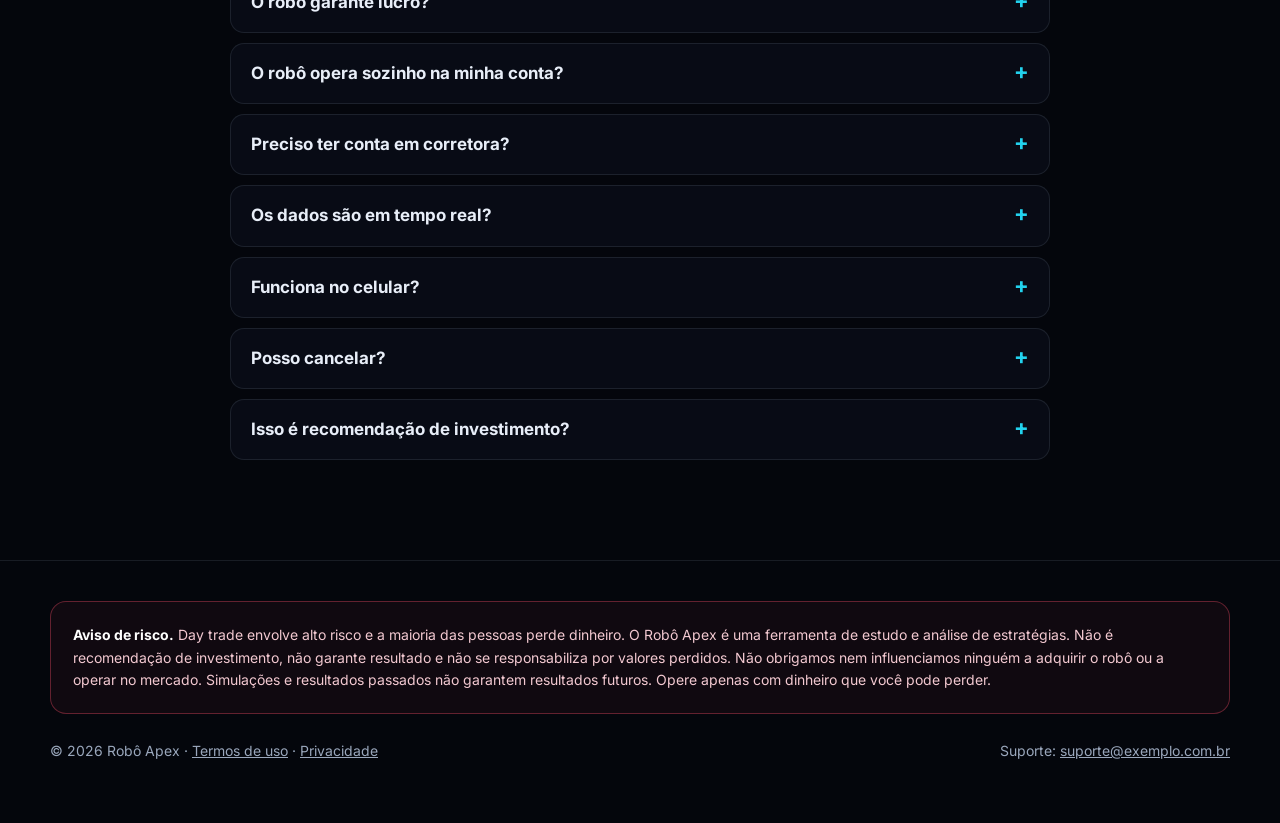
==== commit 09c5356b: "Robô Apex 3.2: dados 24 h, piloto automático na corretora, nota de qualidade A/B/C, Raio-X do price " ====
--- a/app/web/site/index.html
+++ b/app/web/site/index.html
@@ -278,8 +278,8 @@
       <div class="card aparece"><div class="ic">📡</div><h3>Teste ao vivo com aviso</h3><p>Deixe a estratégia rodando: o robô registra cada sinal, entrada e saída e avisa no computador e no celular.</p></div>
       <div class="card aparece"><div class="ic">₿</div><h3>Cripto 24 horas</h3><p>Bitcoin, Ethereum, Solana e outras em tempo real, com as mesmas estratégias, gestão, testes e notícias de cripto.</p></div>
       <div class="card aparece"><div class="ic">🧩</div><h3>Opções da B3</h3><p>Grade de calls e puts, gregas, volatilidade e estruturas prontas com o gráfico de ganho e perda.</p></div>
-      <div class="card aparece"><div class="ic">🔌</div><h3>Conecte o seu MetaTrader</h3><p>Quer automatizar? Conecte a sua conta pelo MetaTrader 5, primeiro em conta demo. Você liga, você desliga, com limite de lote e de perda no dia.</p></div>
-      <div class="card aparece"><div class="ic">🧠</div><h3>IA que aprende com você</h3><p>Cada ajuste que você faz vira lição. O robô testa se a correção funciona no conjunto ou só naquela operação.</p></div>
+      <div class="card aparece"><div class="ic">🔌</div><h3>Piloto automático na sua corretora</h3><p>Escolha a estratégia, o filtro de qualidade e os limites e ligue com um botão: o robô opera pelo seu MetaTrader 5, na sua conta. Horário, máximo de operações, perda do dia e botão de emergência.</p></div>
+      <div class="card aparece"><div class="ic">◎</div><h3>Raio-X do price action</h3><p>Estrutura de topos e fundos, rompimentos (BOS e CHoCH), zonas de oferta e demanda, desequilíbrios e liquidez desenhados no gráfico, e uma nota A, B ou C para cada entrada.</p></div>
     </div>
     <div class="numeros aparece" style="margin-top:34px">
       <div><b>23</b><span>estratégias prontas</span></div>
@@ -378,7 +378,7 @@
   // Faixa que passa: destaques do produto e, abaixo, os depoimentos. SO coloque depoimentos REAIS, de quem usou de verdade
   // e autorizou por escrito (nome ou iniciais e cidade). Depoimento inventado e propaganda enganosa (CDC art. 37).
   const DESTAQUES = ["23 estratégias de day trade", "Entrada, stop e alvo no gráfico", "Replay de cada operação", "Boleta simulada ao vivo",
-    "Testar em 5, 15 e 60 minutos", "Gestão e stop lado a lado", "Cripto 24 horas", "Opções da B3", "Conexão com MetaTrader 5", "Resultado em reais, com custos"];
+    "Testar em 5, 15 e 60 minutos", "Piloto automático no MetaTrader 5", "Raio-X do price action", "Nota A, B e C em cada entrada", "Gestão e stop lado a lado", "Cripto 24 horas", "Opções da B3", "Conexão com MetaTrader 5", "Resultado em reais, com custos"];
   const DEPOIMENTOS = [
     // { nome: "Carlos M., Campinas", texto: "Escreva aqui o que a pessoa disse, com as palavras dela." },
   ];
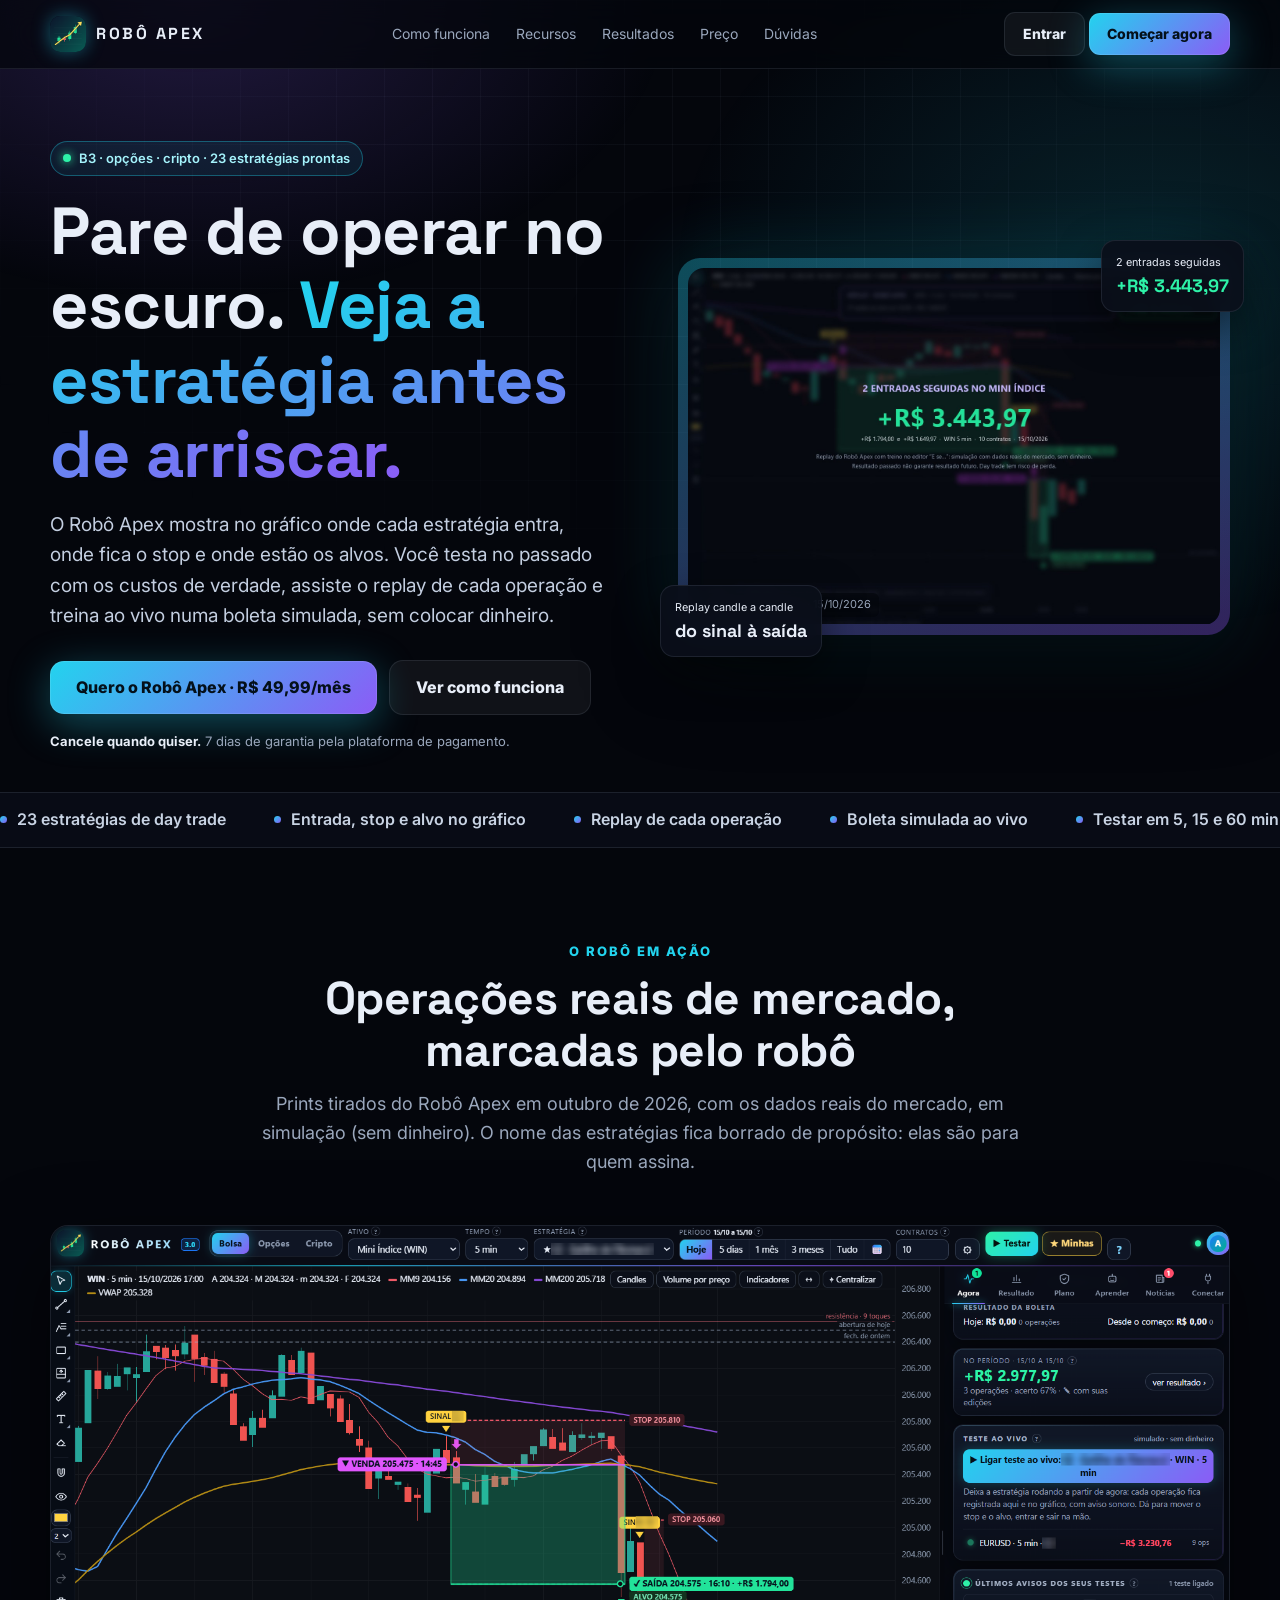
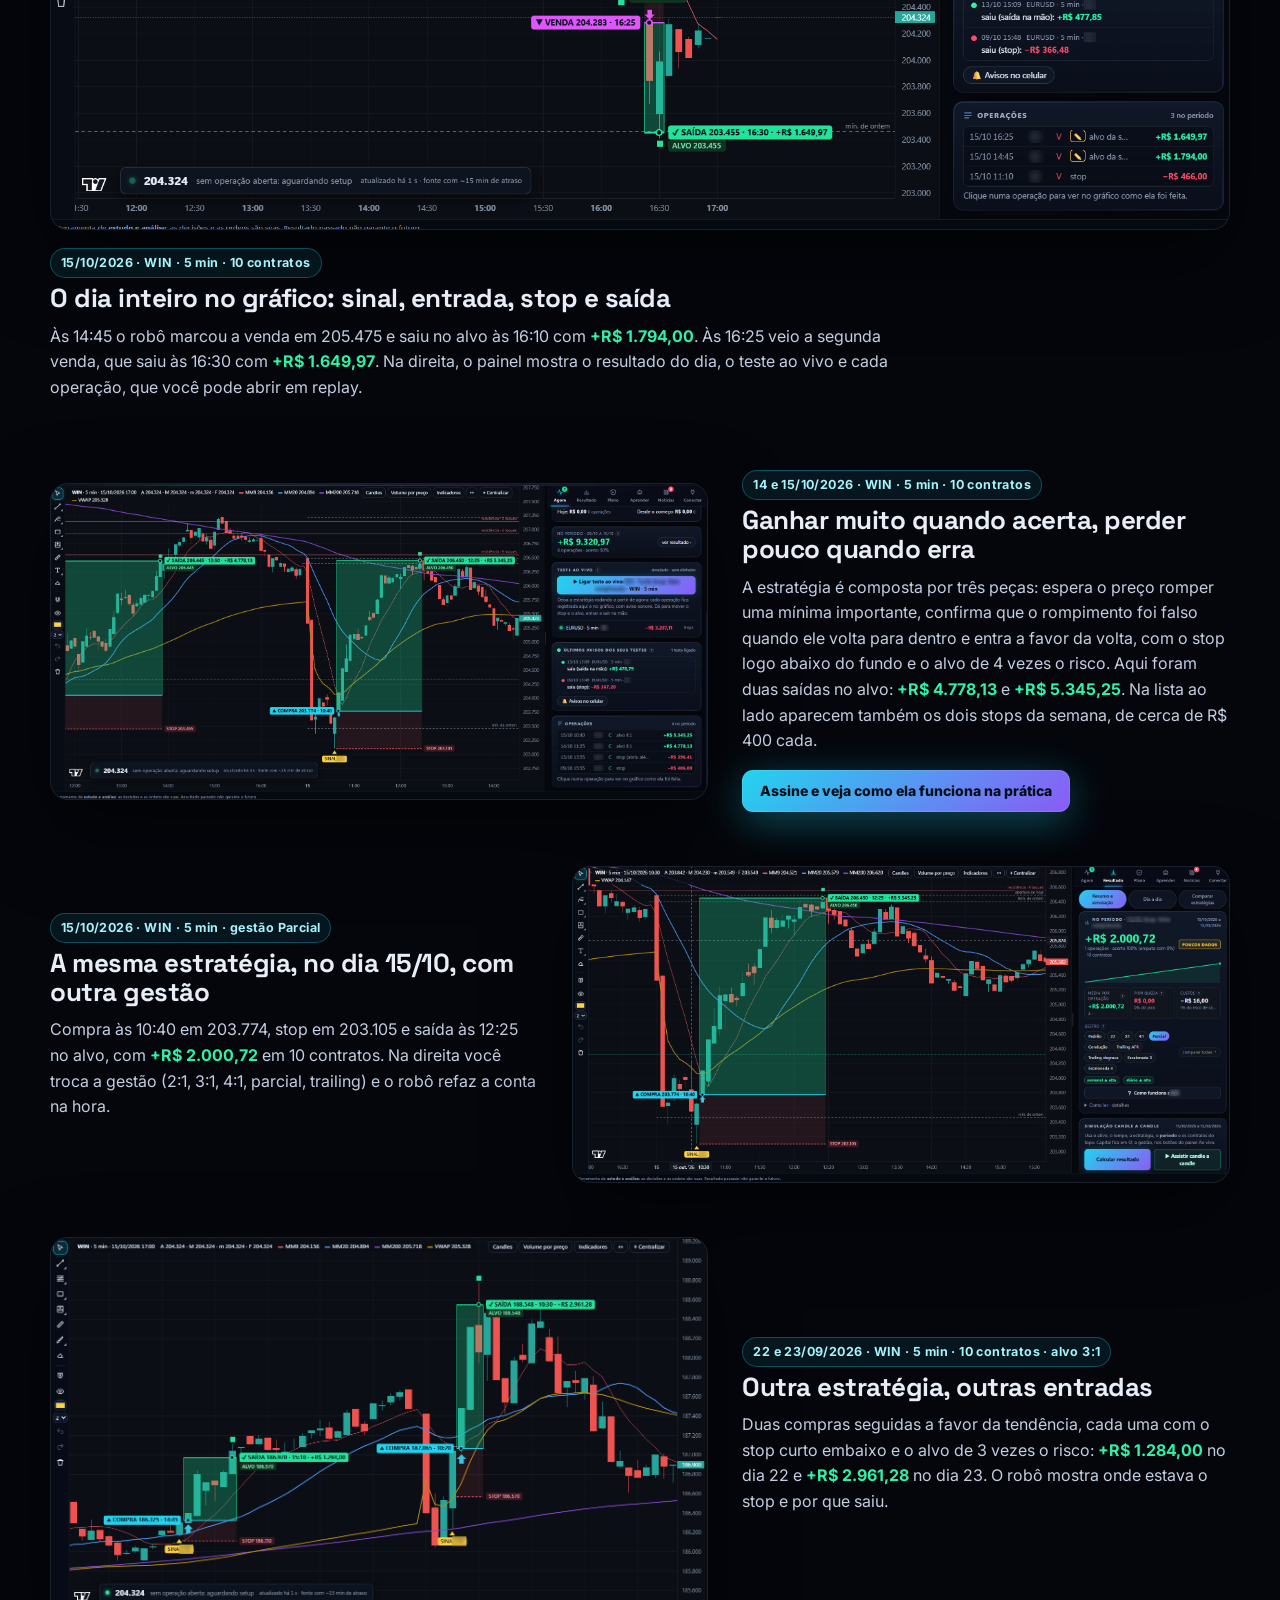
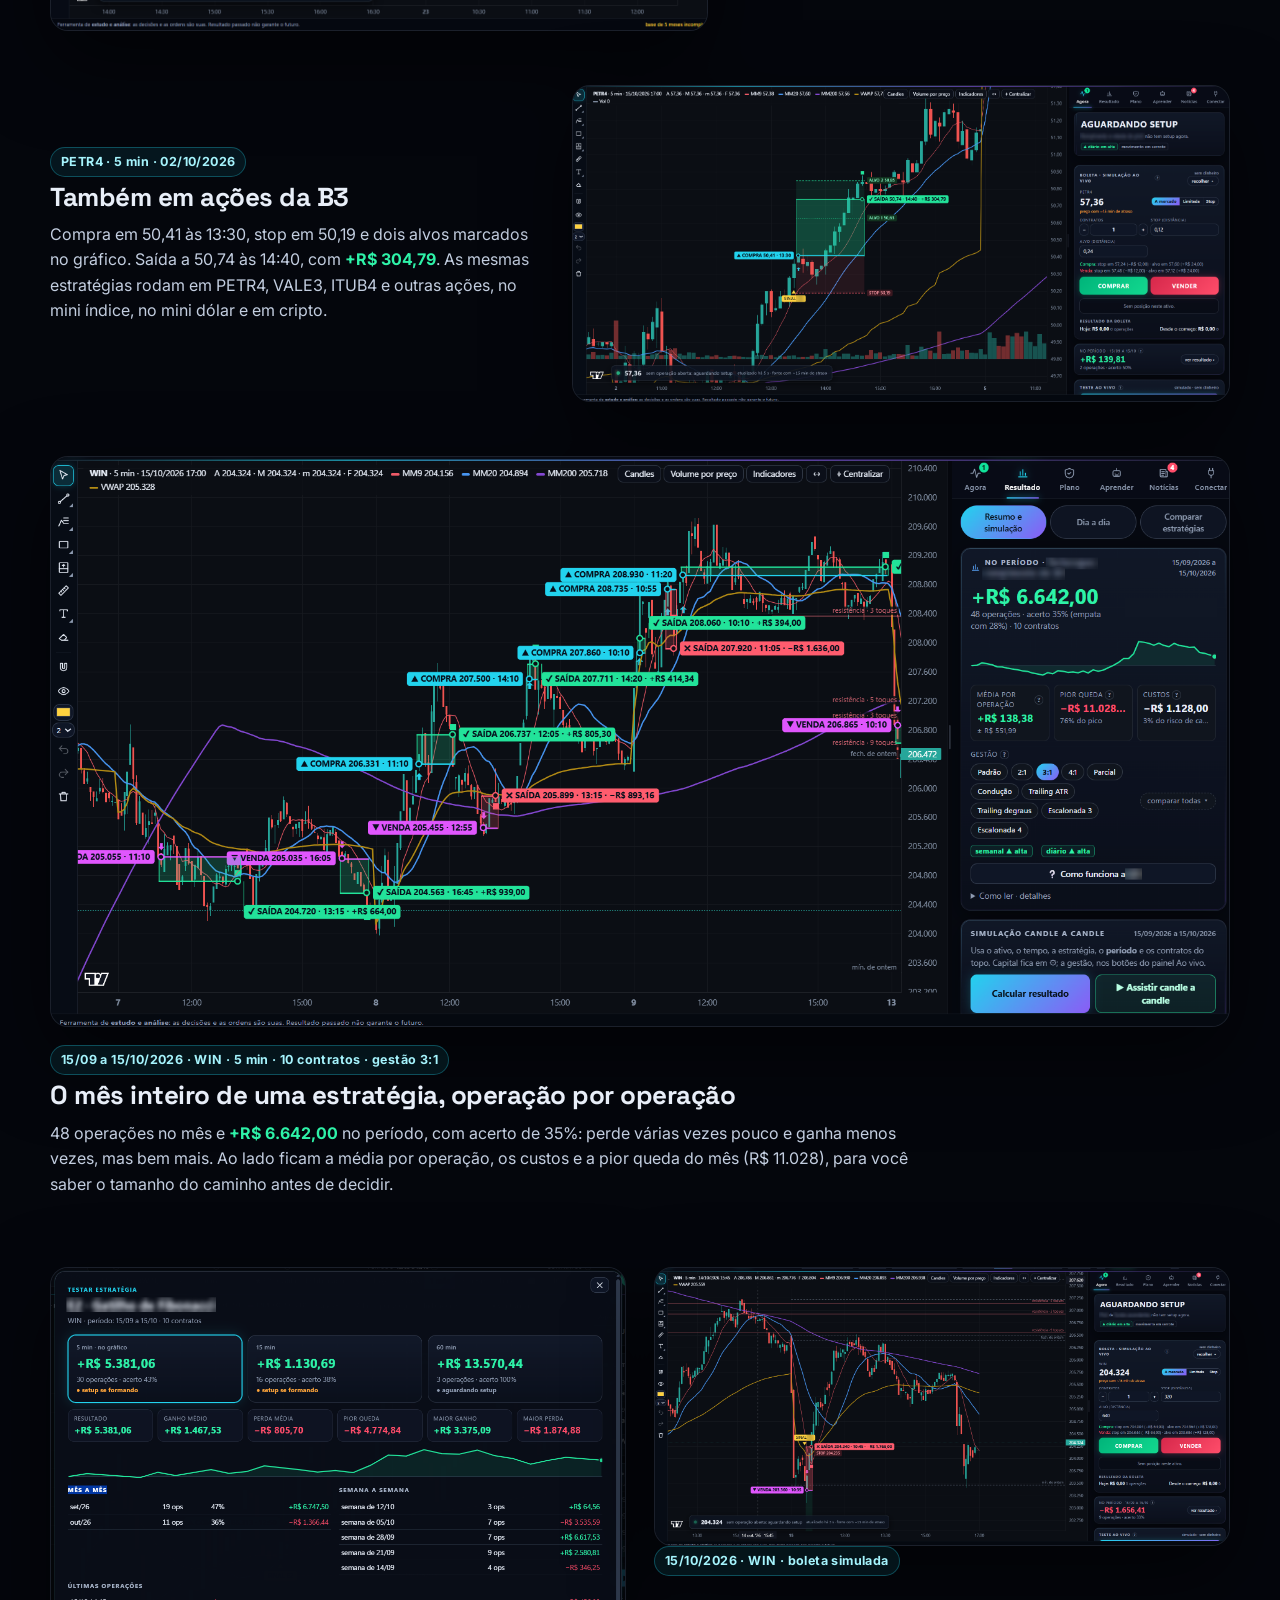
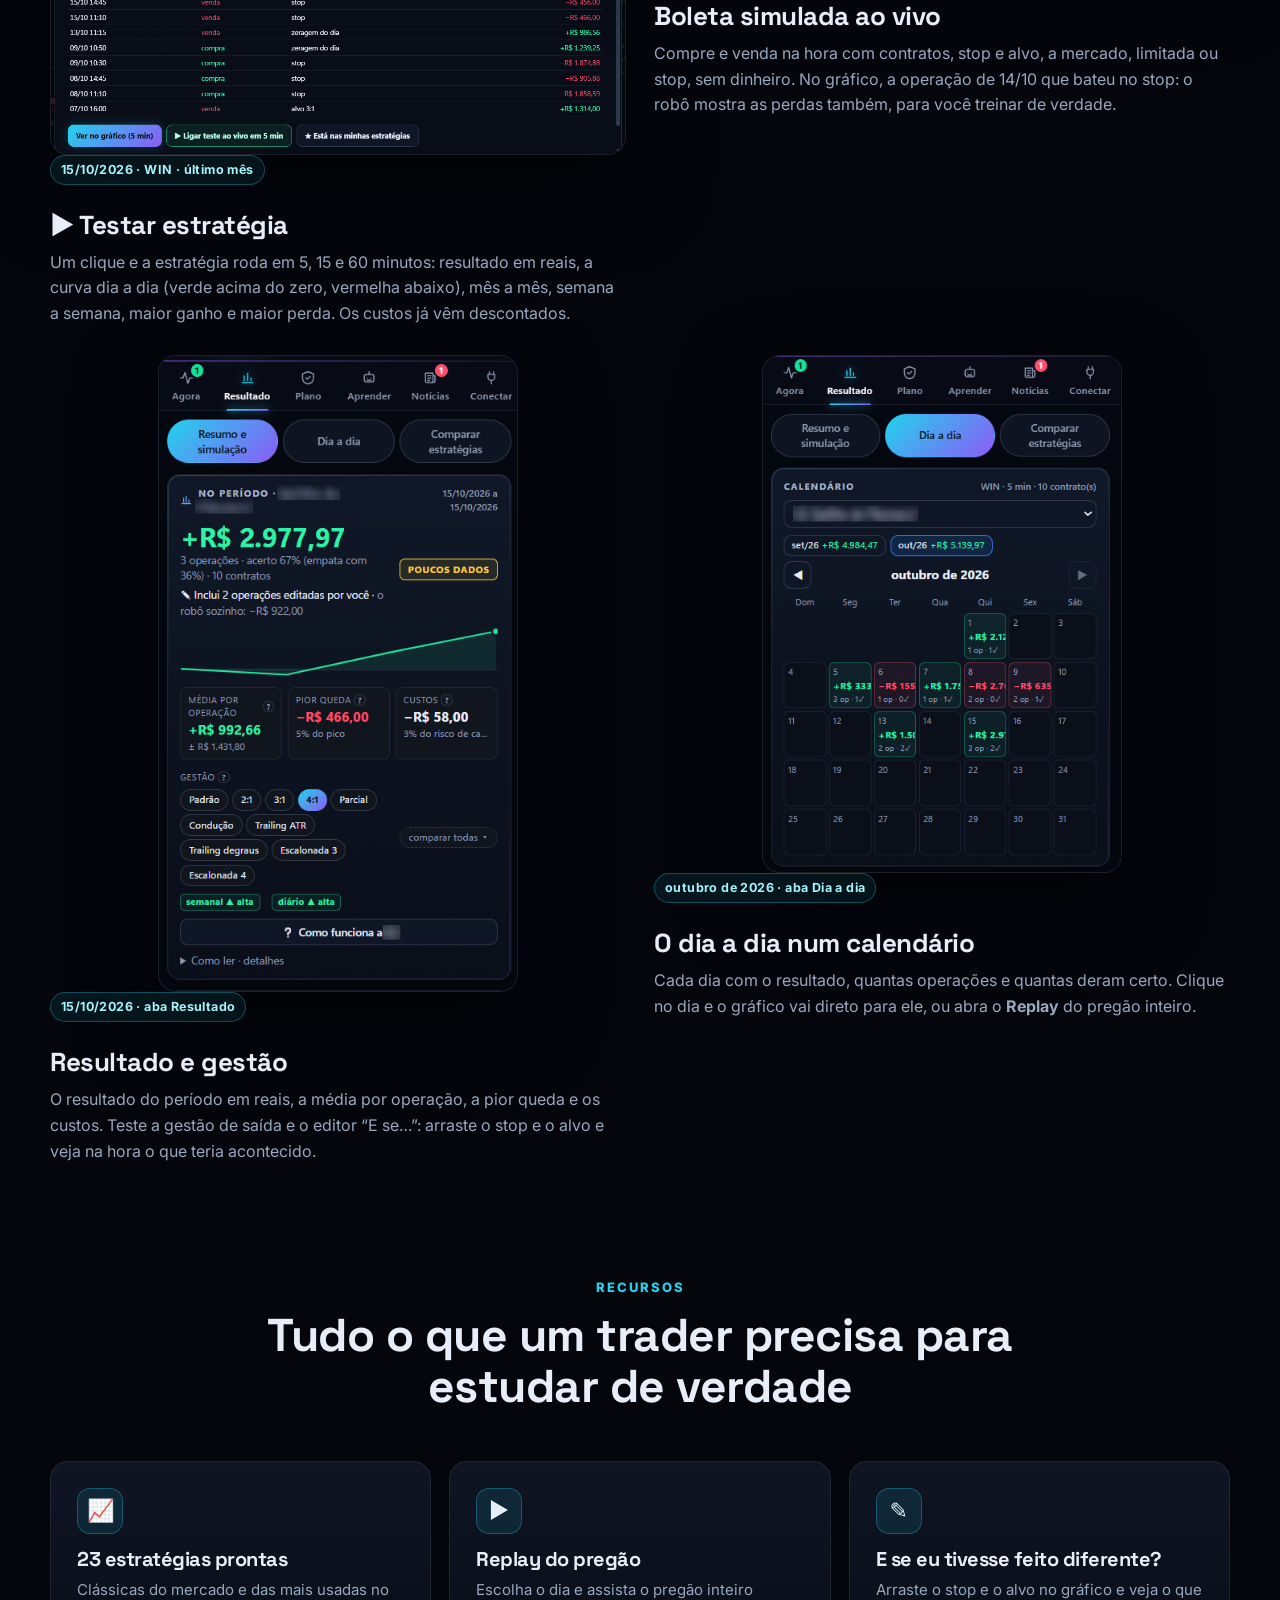
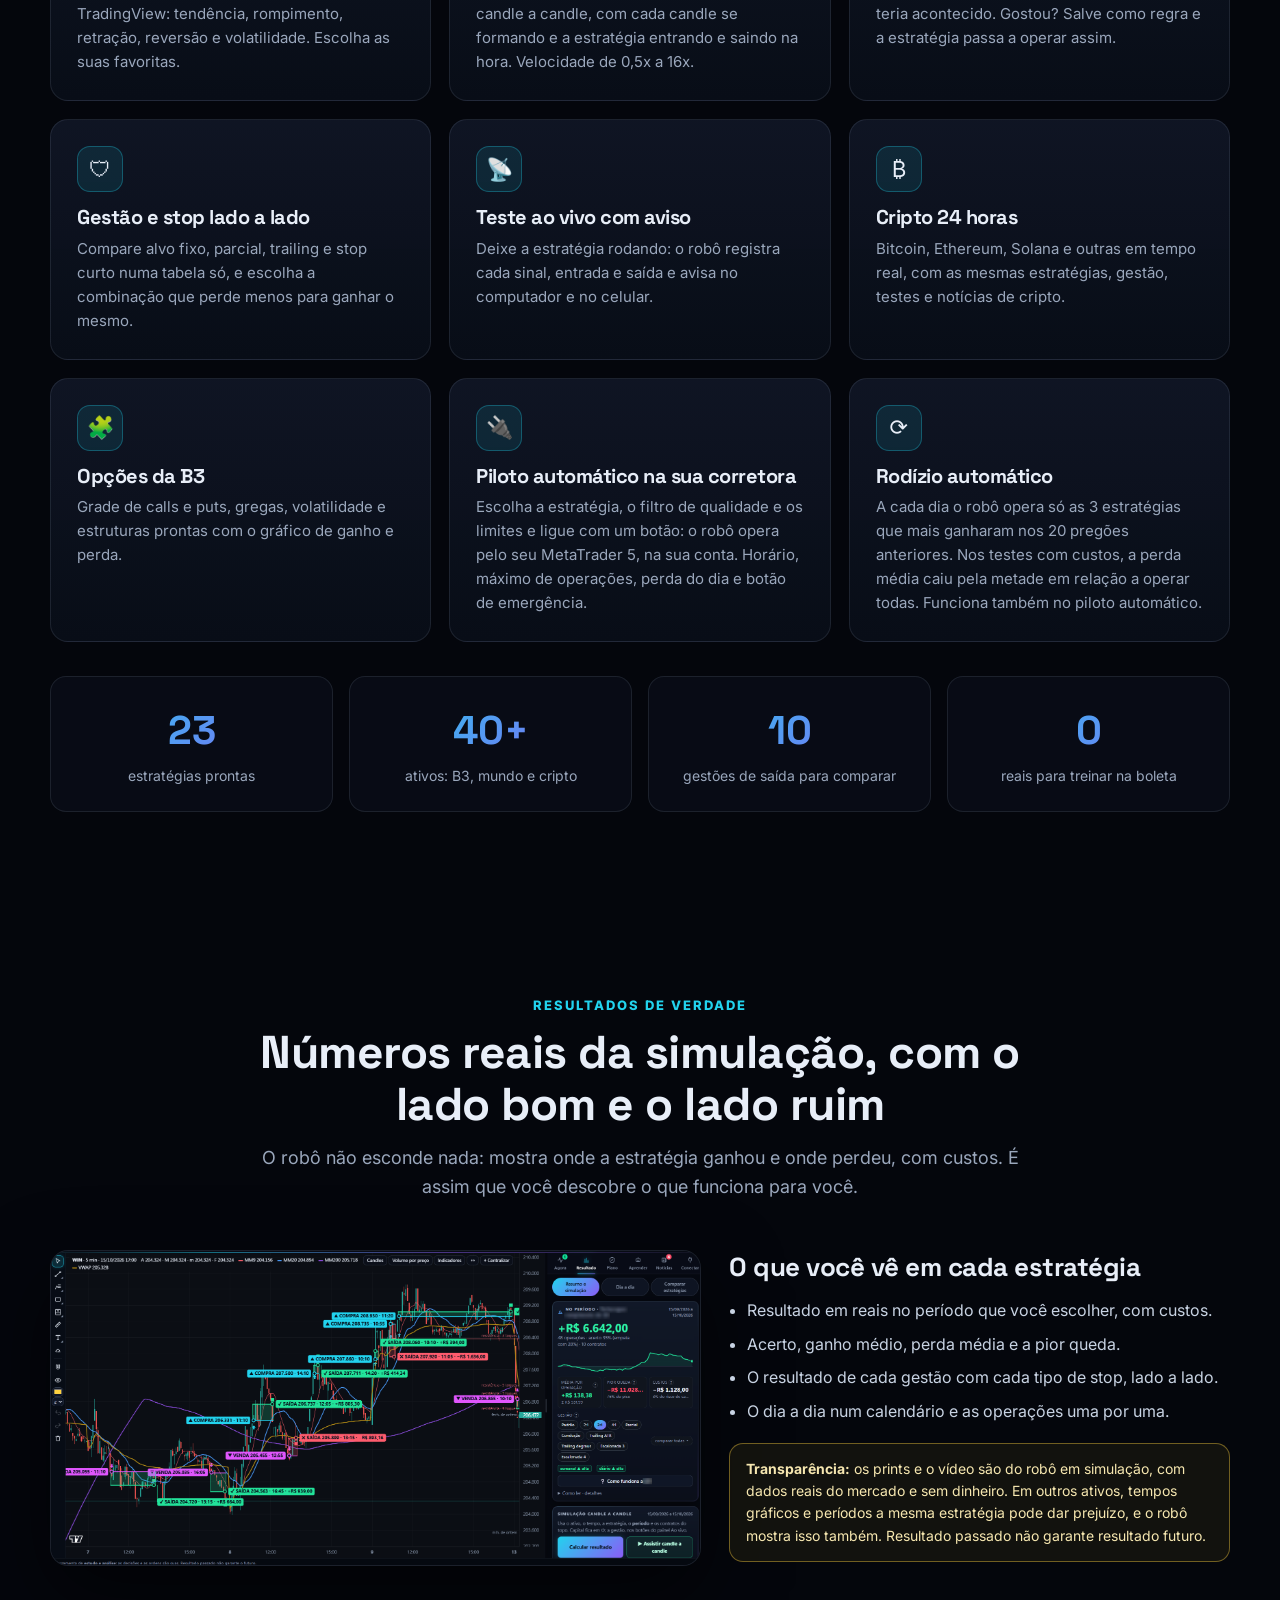
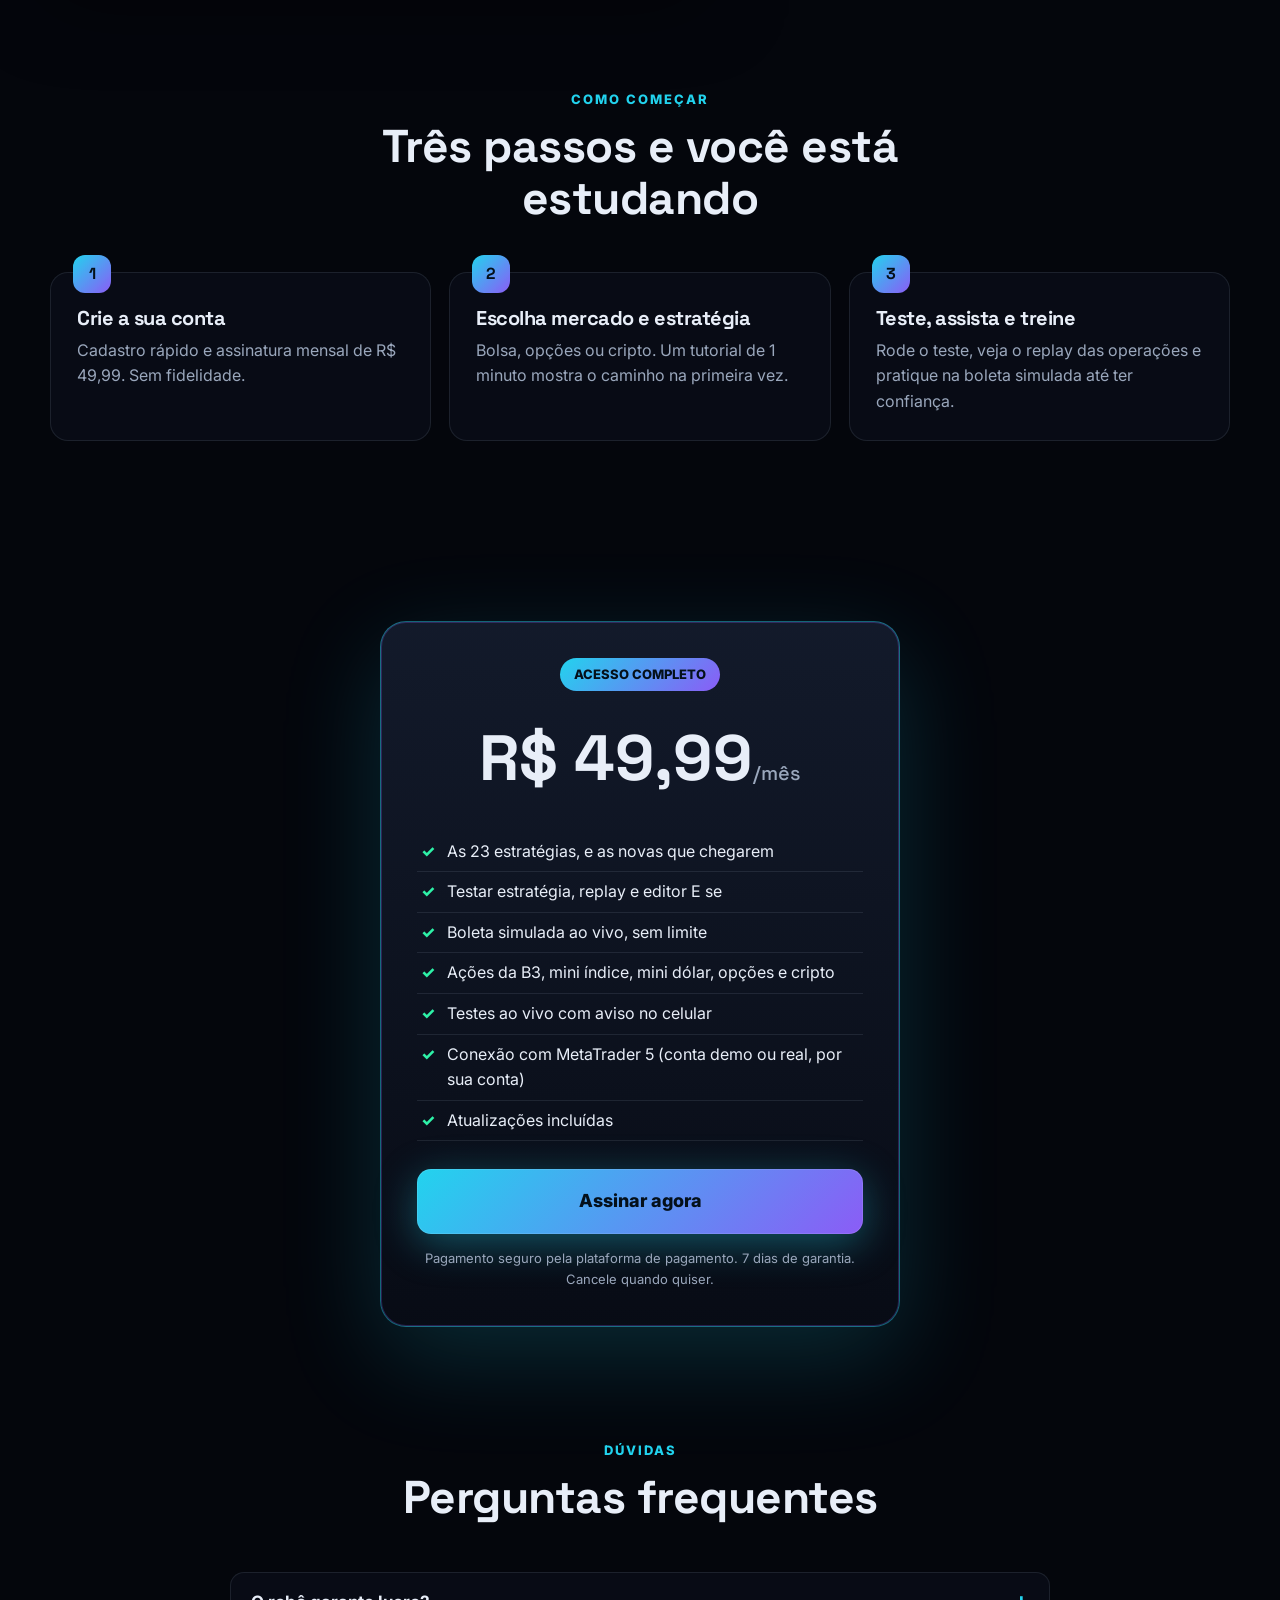
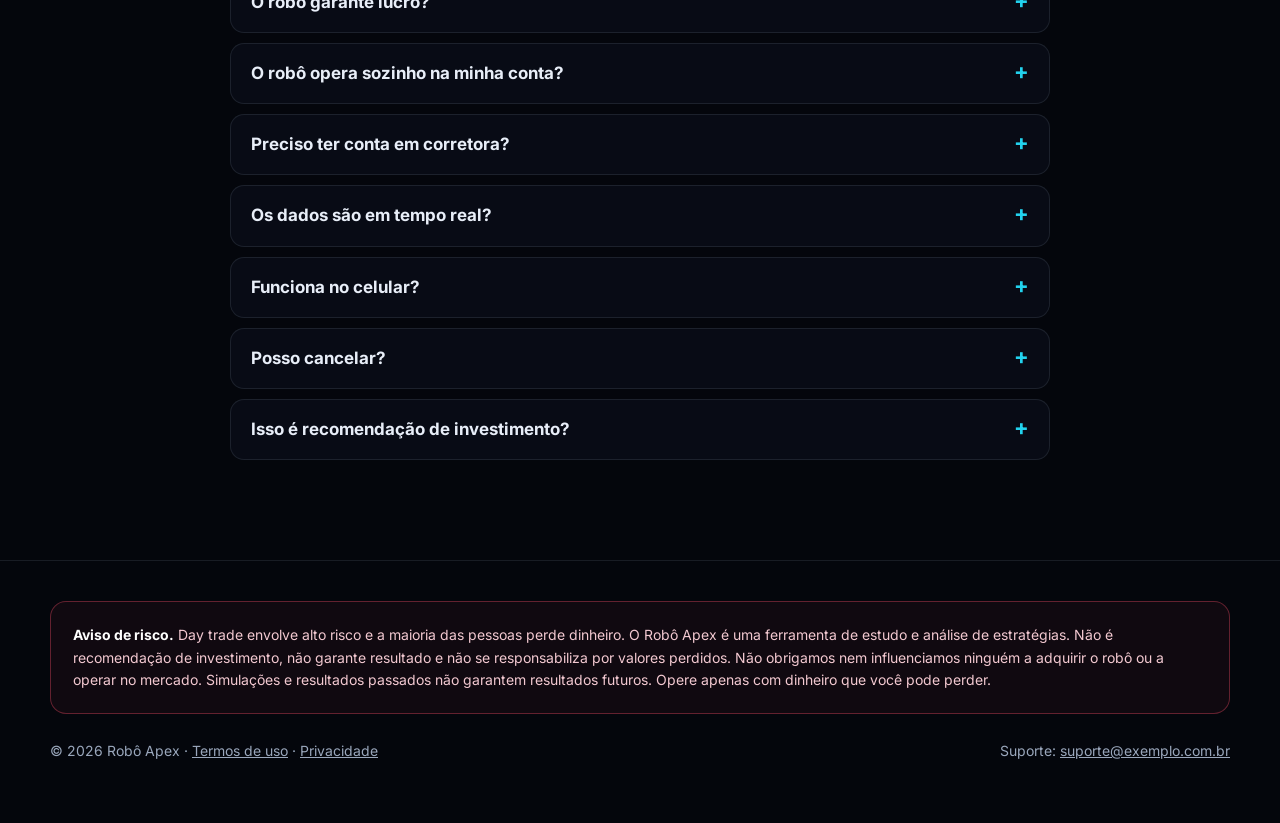
==== commit 6ae04006: "Robô Apex 3.3: tempo real de verdade, visual limpo no estilo do TradingView, boleta editável no gráf" ====
--- a/app/web/site/index.html
+++ b/app/web/site/index.html
@@ -279,7 +279,7 @@
       <div class="card aparece"><div class="ic">₿</div><h3>Cripto 24 horas</h3><p>Bitcoin, Ethereum, Solana e outras em tempo real, com as mesmas estratégias, gestão, testes e notícias de cripto.</p></div>
       <div class="card aparece"><div class="ic">🧩</div><h3>Opções da B3</h3><p>Grade de calls e puts, gregas, volatilidade e estruturas prontas com o gráfico de ganho e perda.</p></div>
       <div class="card aparece"><div class="ic">🔌</div><h3>Piloto automático na sua corretora</h3><p>Escolha a estratégia, o filtro de qualidade e os limites e ligue com um botão: o robô opera pelo seu MetaTrader 5, na sua conta. Horário, máximo de operações, perda do dia e botão de emergência.</p></div>
-      <div class="card aparece"><div class="ic">◎</div><h3>Raio-X do price action</h3><p>Estrutura de topos e fundos, rompimentos (BOS e CHoCH), zonas de oferta e demanda, desequilíbrios e liquidez desenhados no gráfico, e uma nota A, B ou C para cada entrada.</p></div>
+      <div class="card aparece"><div class="ic">⟳</div><h3>Rodízio automático</h3><p>A cada dia o robô opera só as 3 estratégias que mais ganharam nos 20 pregões anteriores. Nos testes com custos, a perda média caiu pela metade em relação a operar todas. Funciona também no piloto automático.</p></div>
     </div>
     <div class="numeros aparece" style="margin-top:34px">
       <div><b>23</b><span>estratégias prontas</span></div>
@@ -378,7 +378,7 @@
   // Faixa que passa: destaques do produto e, abaixo, os depoimentos. SO coloque depoimentos REAIS, de quem usou de verdade
   // e autorizou por escrito (nome ou iniciais e cidade). Depoimento inventado e propaganda enganosa (CDC art. 37).
   const DESTAQUES = ["23 estratégias de day trade", "Entrada, stop e alvo no gráfico", "Replay de cada operação", "Boleta simulada ao vivo",
-    "Testar em 5, 15 e 60 minutos", "Piloto automático no MetaTrader 5", "Raio-X do price action", "Nota A, B e C em cada entrada", "Gestão e stop lado a lado", "Cripto 24 horas", "Opções da B3", "Conexão com MetaTrader 5", "Resultado em reais, com custos"];
+    "Testar em 5, 15 e 60 minutos", "Piloto automático no MetaTrader 5", "Rodízio automático de estratégias", "Nota A, B e C em cada entrada", "Gráfico em tempo real", "Gestão e stop lado a lado", "Cripto 24 horas", "Opções da B3", "Conexão com MetaTrader 5", "Resultado em reais, com custos"];
   const DEPOIMENTOS = [
     // { nome: "Carlos M., Campinas", texto: "Escreva aqui o que a pessoa disse, com as palavras dela." },
   ];
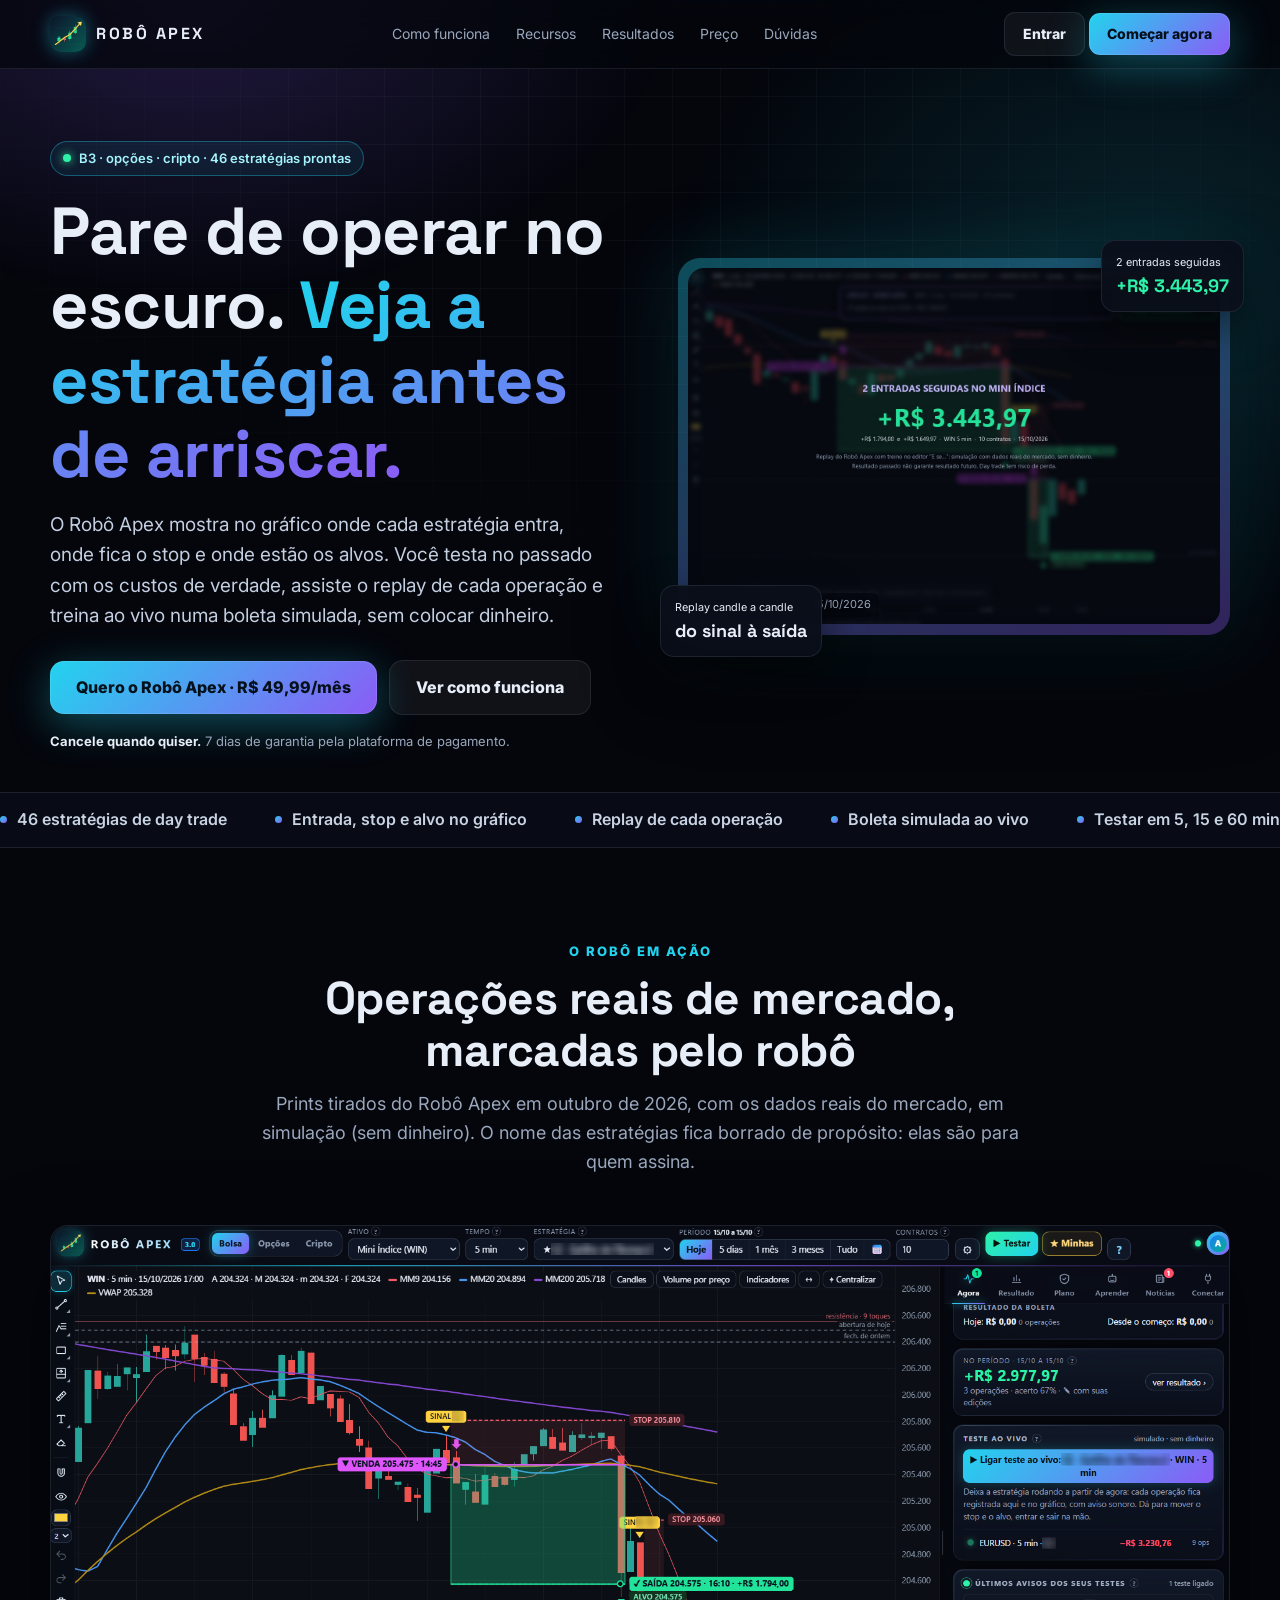
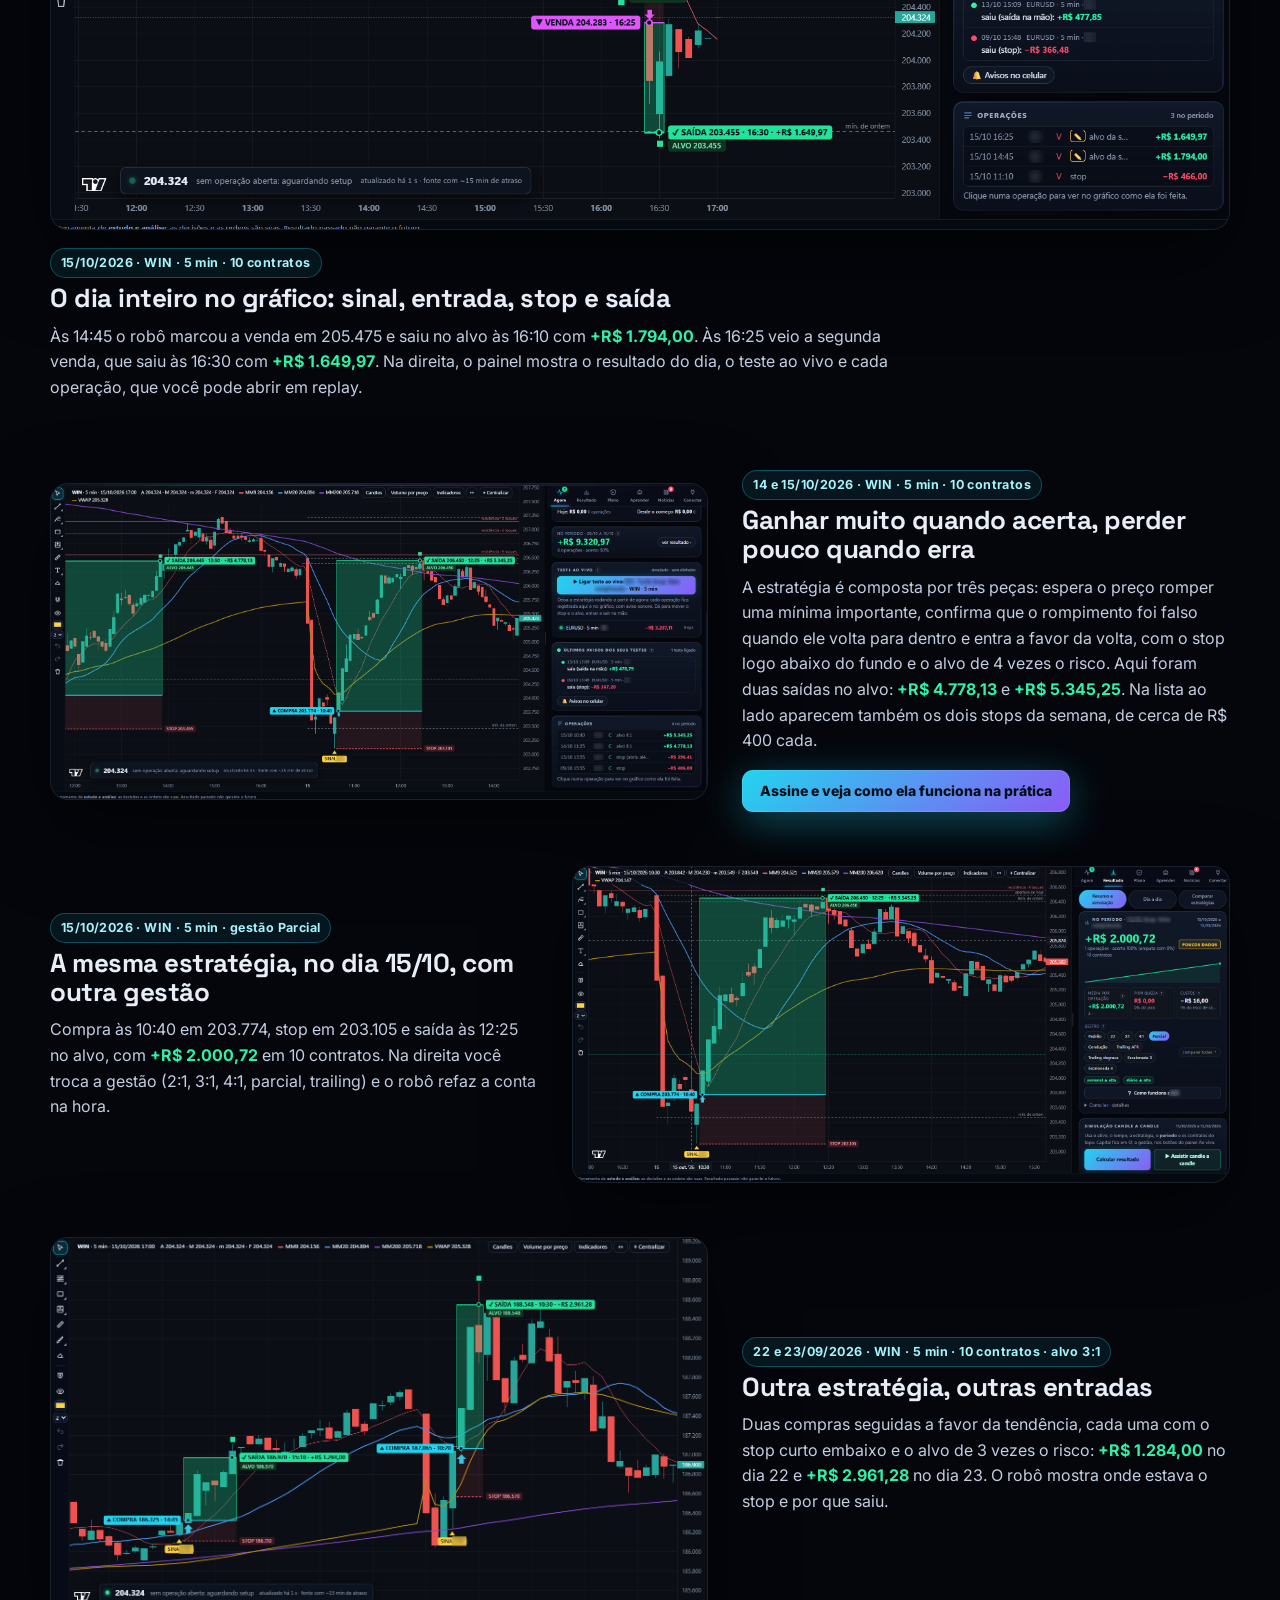
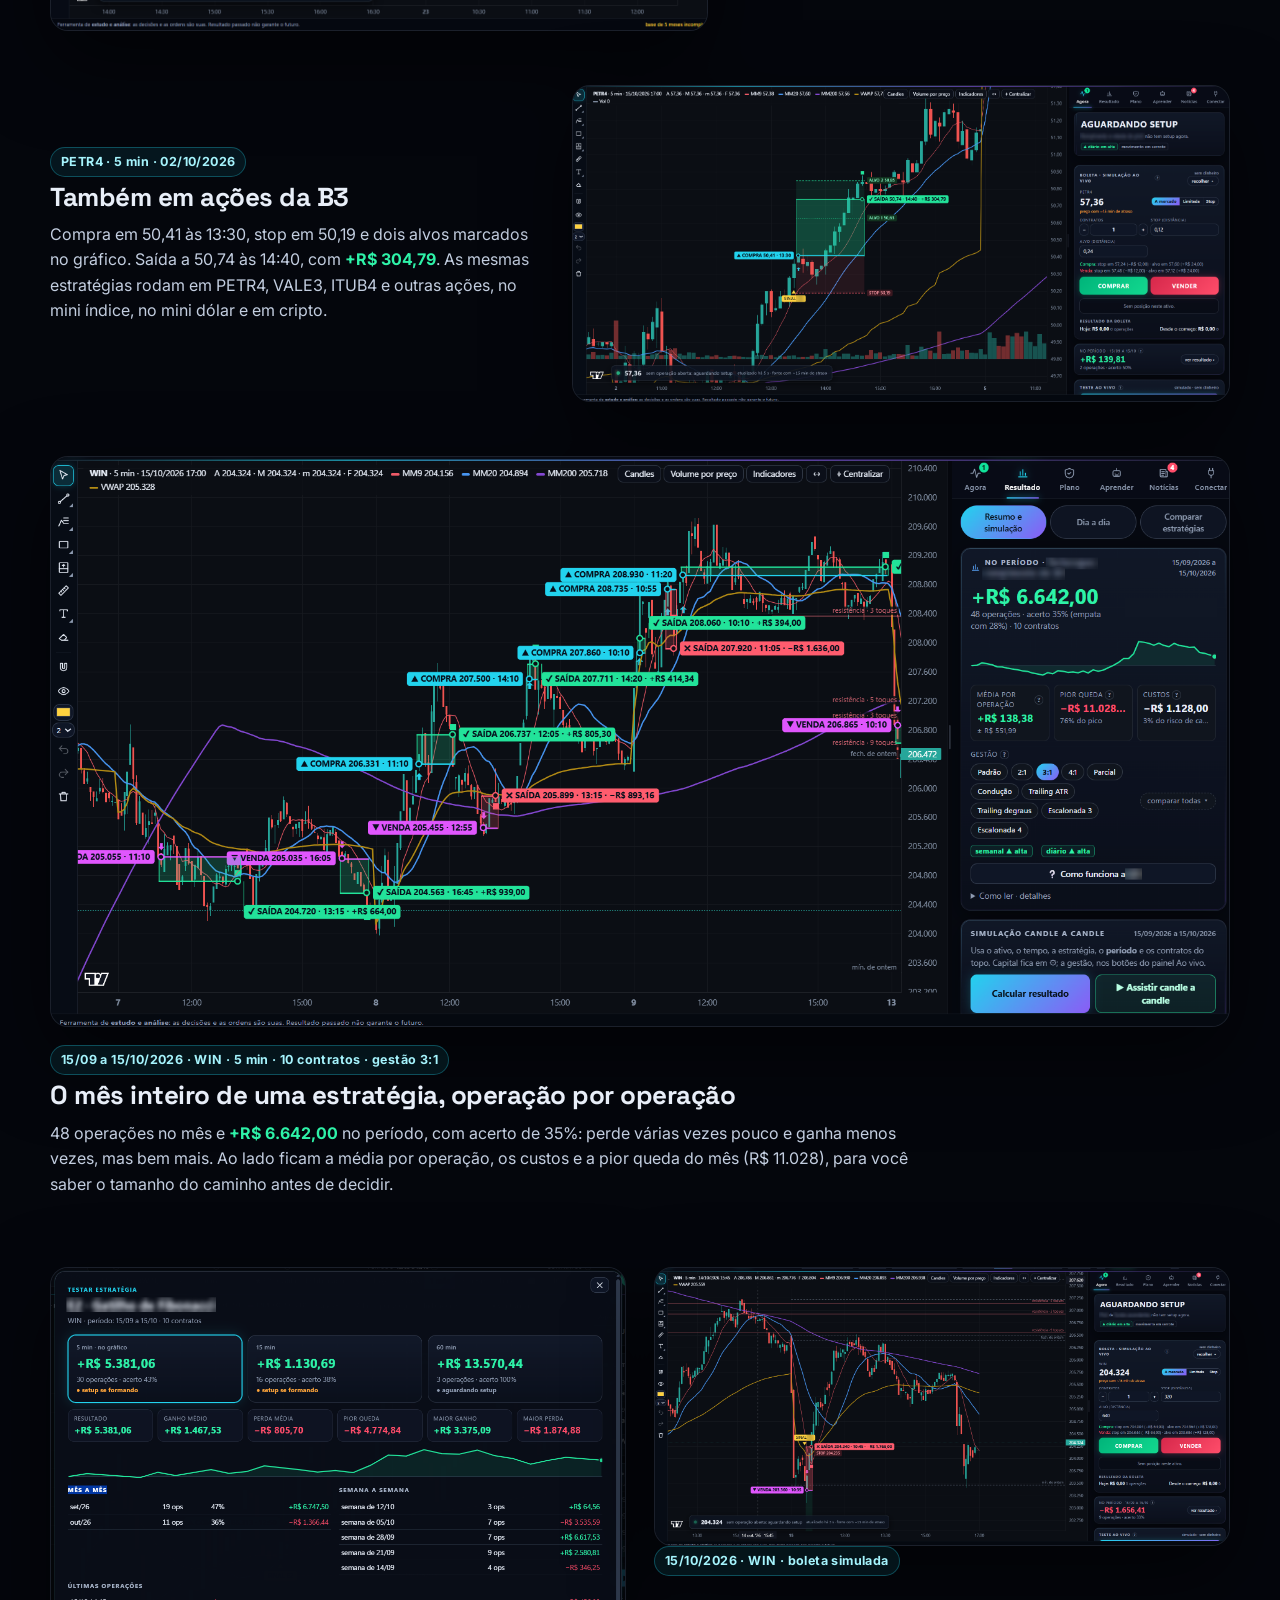
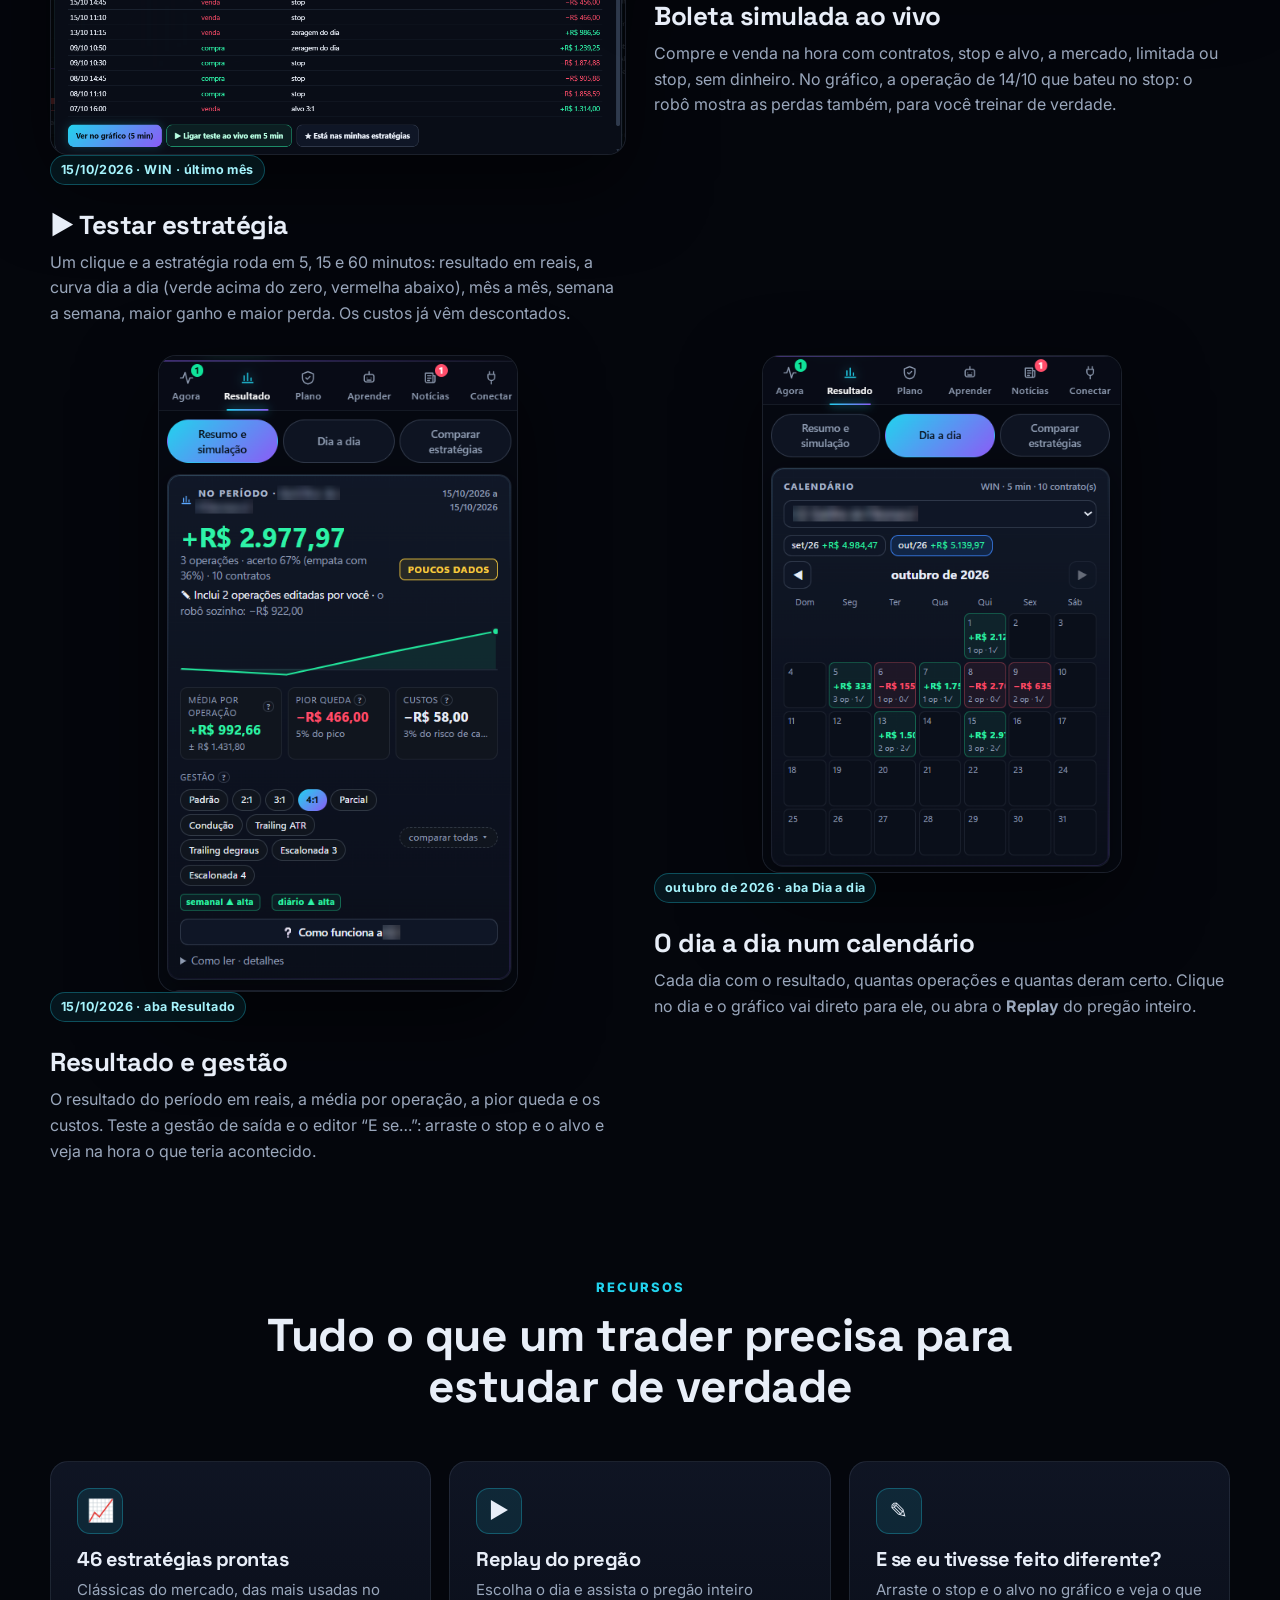
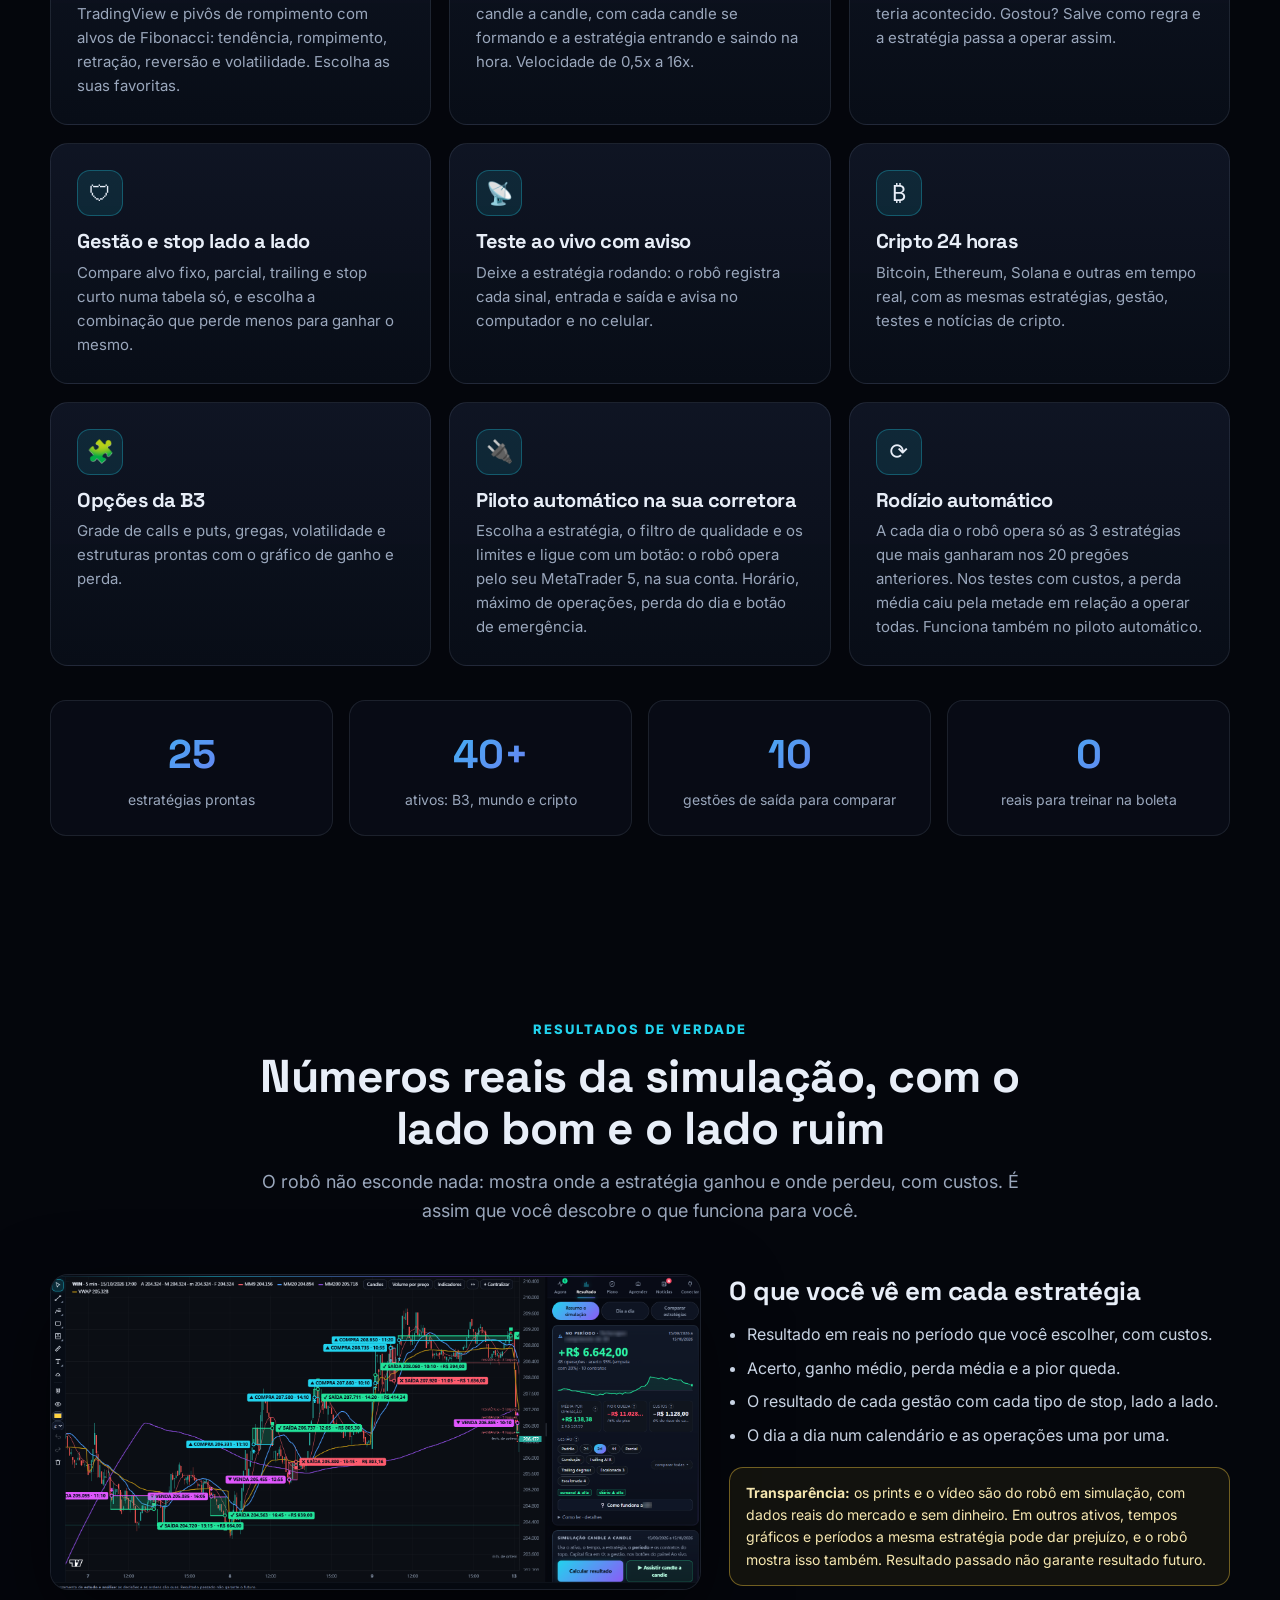
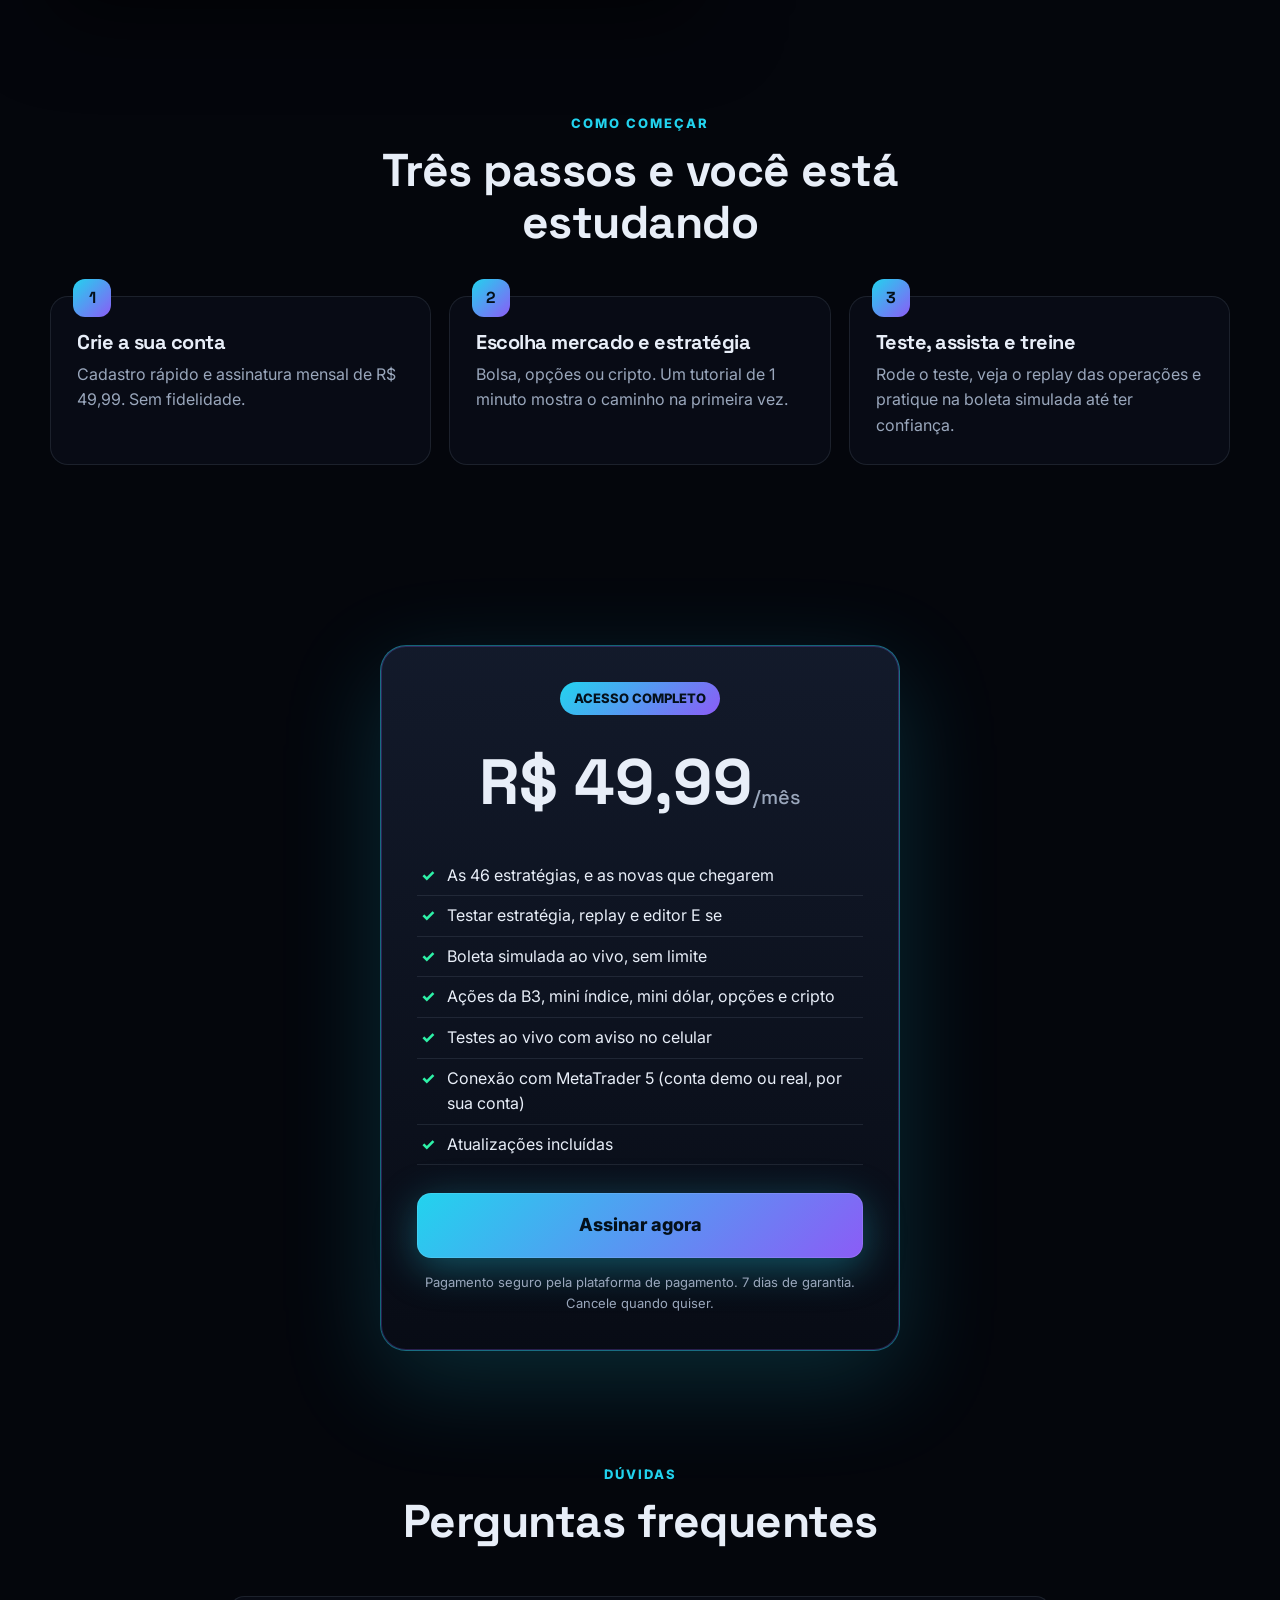
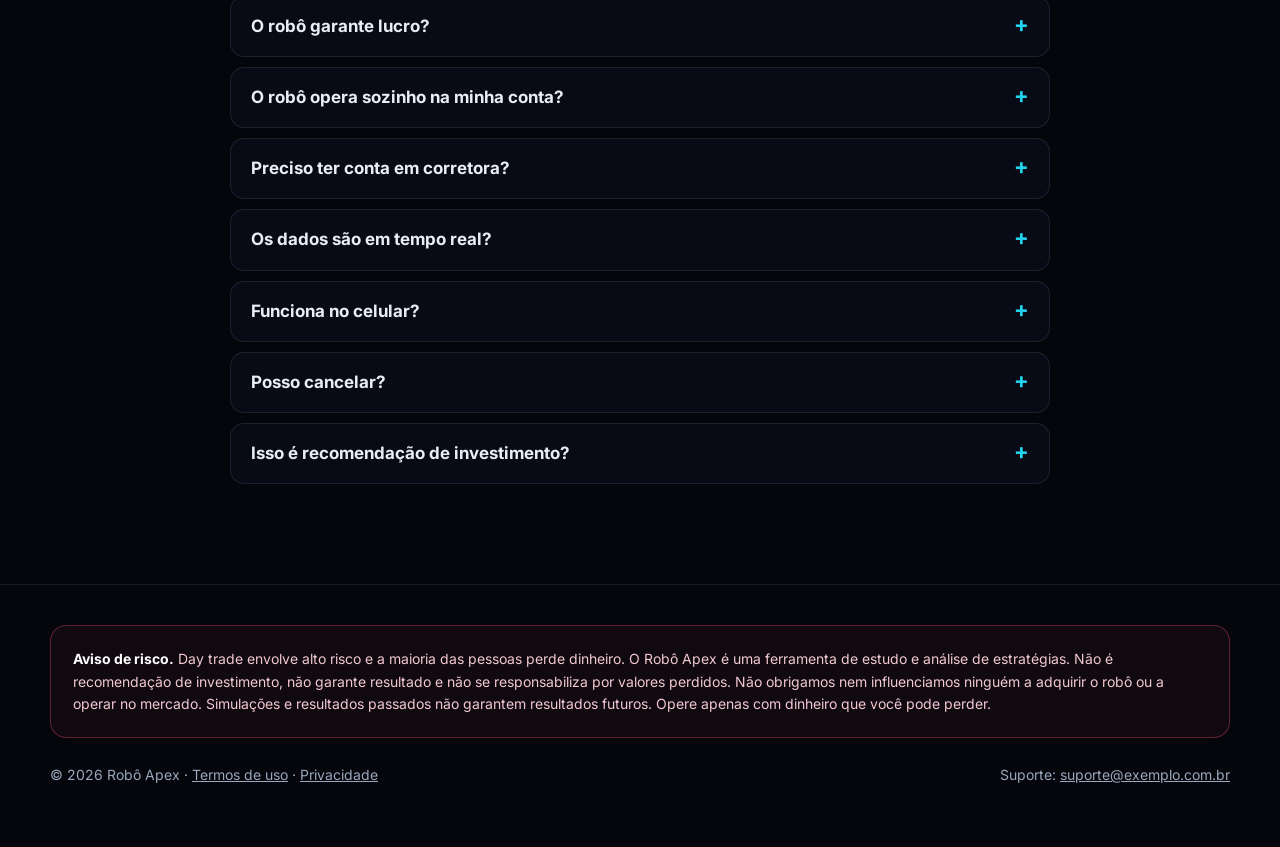
==== commit d290cbc1: "Robô Apex 3.4: 21 setups da apostila do Pisani (E26 a E46), pivôs dos vídeos (E24, E25), Editar que " ====
--- a/app/web/site/index.html
+++ b/app/web/site/index.html
@@ -186,7 +186,7 @@
 <section class="hero">
   <div class="envolve">
     <div>
-      <span class="selo-topo"><i></i>B3 · opções · cripto · 23 estratégias prontas</span>
+      <span class="selo-topo"><i></i>B3 · opções · cripto · 46 estratégias prontas</span>
       <h1>Pare de operar no escuro. <em>Veja a estratégia antes de arriscar.</em></h1>
       <p class="lead">O Robô Apex mostra no gráfico onde cada estratégia entra, onde fica o stop e onde estão os alvos. Você testa no passado com os custos de verdade, assiste o replay de cada operação e treina ao vivo numa boleta simulada, sem colocar dinheiro.</p>
       <div class="ctas">
@@ -271,7 +271,7 @@
   <div class="envolve">
     <div class="titulo-sec aparece"><small>RECURSOS</small><h2>Tudo o que um trader precisa para estudar de verdade</h2></div>
     <div class="cards">
-      <div class="card aparece"><div class="ic">📈</div><h3>23 estratégias prontas</h3><p>Clássicas do mercado e das mais usadas no TradingView: tendência, rompimento, retração, reversão e volatilidade. Escolha as suas favoritas.</p></div>
+      <div class="card aparece"><div class="ic">📈</div><h3>46 estratégias prontas</h3><p>Clássicas do mercado, das mais usadas no TradingView e pivôs de rompimento com alvos de Fibonacci: tendência, rompimento, retração, reversão e volatilidade. Escolha as suas favoritas.</p></div>
       <div class="card aparece"><div class="ic">▶</div><h3>Replay do pregão</h3><p>Escolha o dia e assista o pregão inteiro candle a candle, com cada candle se formando e a estratégia entrando e saindo na hora. Velocidade de 0,5x a 16x.</p></div>
       <div class="card aparece"><div class="ic">✎</div><h3>E se eu tivesse feito diferente?</h3><p>Arraste o stop e o alvo no gráfico e veja o que teria acontecido. Gostou? Salve como regra e a estratégia passa a operar assim.</p></div>
       <div class="card aparece"><div class="ic">🛡</div><h3>Gestão e stop lado a lado</h3><p>Compare alvo fixo, parcial, trailing e stop curto numa tabela só, e escolha a combinação que perde menos para ganhar o mesmo.</p></div>
@@ -282,7 +282,7 @@
       <div class="card aparece"><div class="ic">⟳</div><h3>Rodízio automático</h3><p>A cada dia o robô opera só as 3 estratégias que mais ganharam nos 20 pregões anteriores. Nos testes com custos, a perda média caiu pela metade em relação a operar todas. Funciona também no piloto automático.</p></div>
     </div>
     <div class="numeros aparece" style="margin-top:34px">
-      <div><b>23</b><span>estratégias prontas</span></div>
+      <div><b>25</b><span>estratégias prontas</span></div>
       <div><b>40+</b><span>ativos: B3, mundo e cripto</span></div>
       <div><b>10</b><span>gestões de saída para comparar</span></div>
       <div><b>0</b><span>reais para treinar na boleta</span></div>
@@ -327,7 +327,7 @@
       <span class="rotulo">ACESSO COMPLETO</span>
       <div class="valor">R$ 49,99<small>/mês</small></div>
       <ul>
-        <li>As 23 estratégias, e as novas que chegarem</li>
+        <li>As 46 estratégias, e as novas que chegarem</li>
         <li>Testar estratégia, replay e editor E se</li>
         <li>Boleta simulada ao vivo, sem limite</li>
         <li>Ações da B3, mini índice, mini dólar, opções e cripto</li>
@@ -377,7 +377,7 @@
 
   // Faixa que passa: destaques do produto e, abaixo, os depoimentos. SO coloque depoimentos REAIS, de quem usou de verdade
   // e autorizou por escrito (nome ou iniciais e cidade). Depoimento inventado e propaganda enganosa (CDC art. 37).
-  const DESTAQUES = ["23 estratégias de day trade", "Entrada, stop e alvo no gráfico", "Replay de cada operação", "Boleta simulada ao vivo",
+  const DESTAQUES = ["46 estratégias de day trade", "Entrada, stop e alvo no gráfico", "Replay de cada operação", "Boleta simulada ao vivo",
     "Testar em 5, 15 e 60 minutos", "Piloto automático no MetaTrader 5", "Rodízio automático de estratégias", "Nota A, B e C em cada entrada", "Gráfico em tempo real", "Gestão e stop lado a lado", "Cripto 24 horas", "Opções da B3", "Conexão com MetaTrader 5", "Resultado em reais, com custos"];
   const DEPOIMENTOS = [
     // { nome: "Carlos M., Campinas", texto: "Escreva aqui o que a pessoa disse, com as palavras dela." },
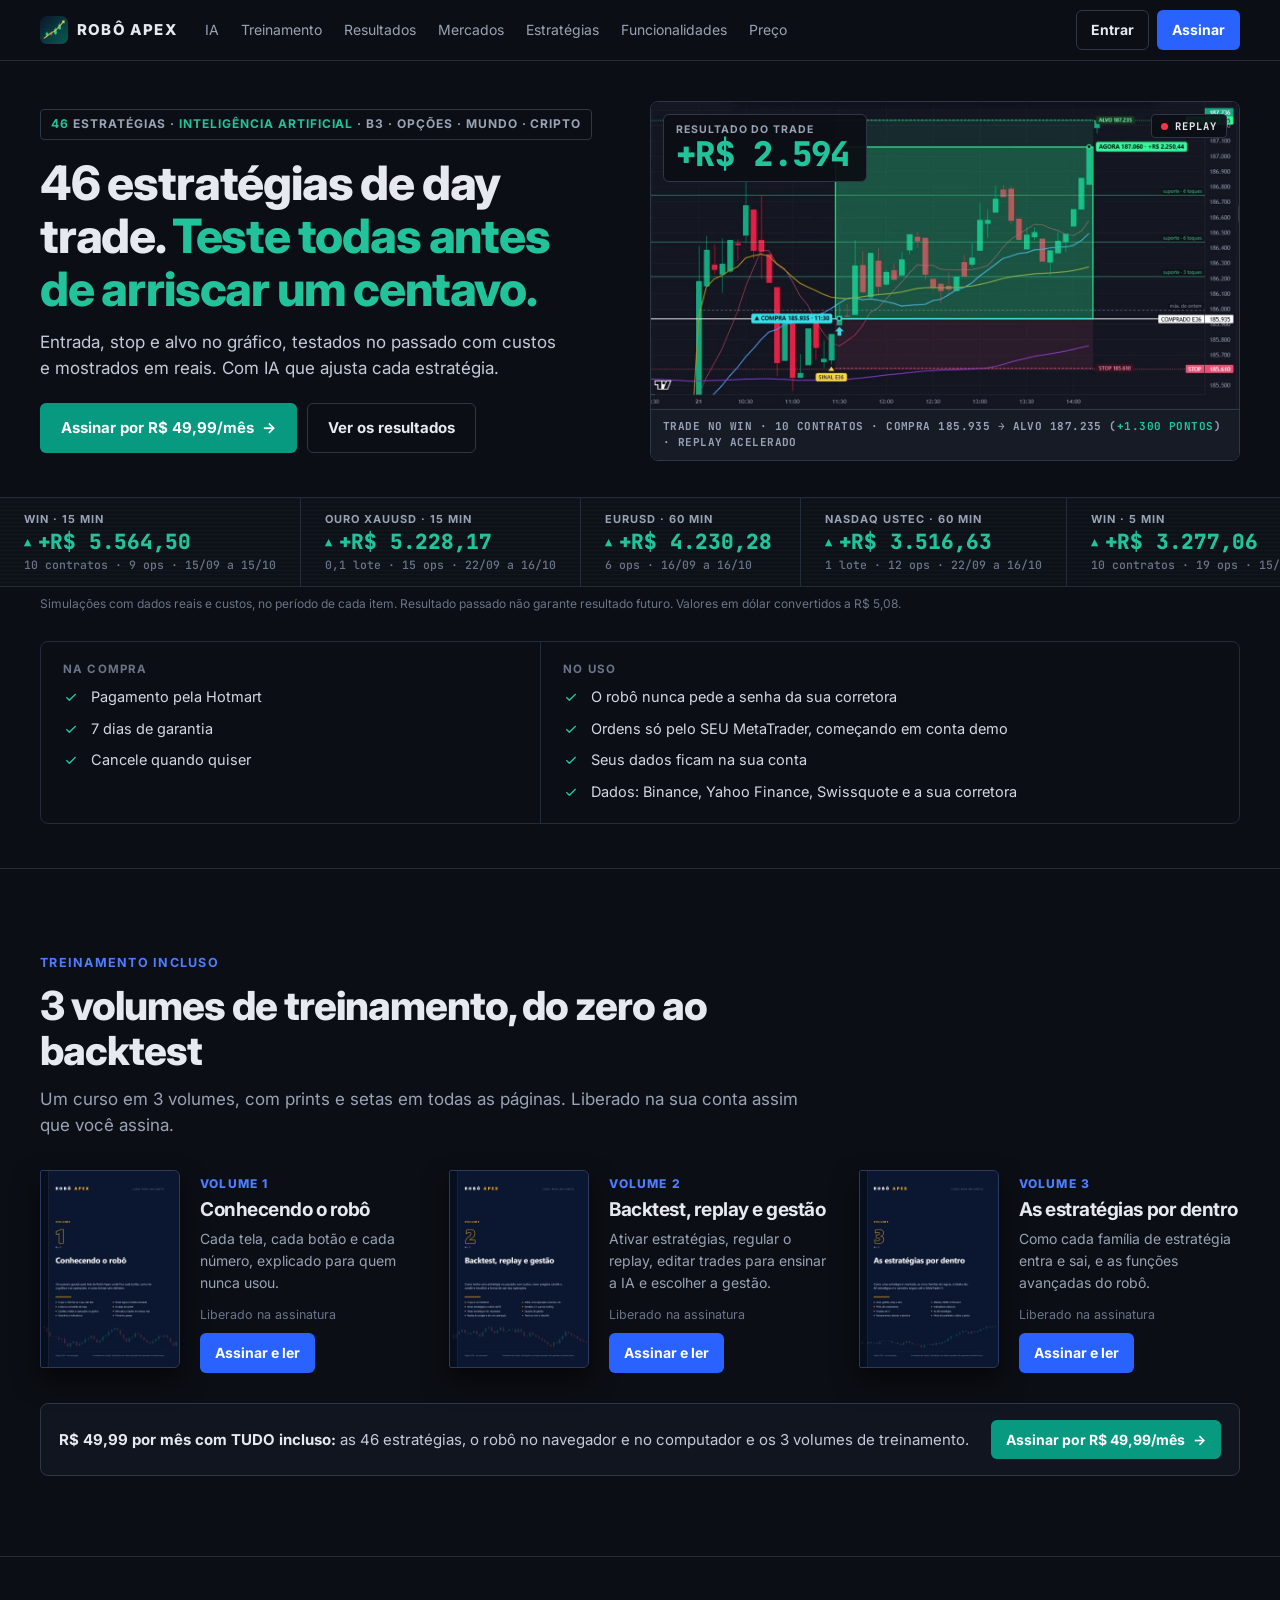
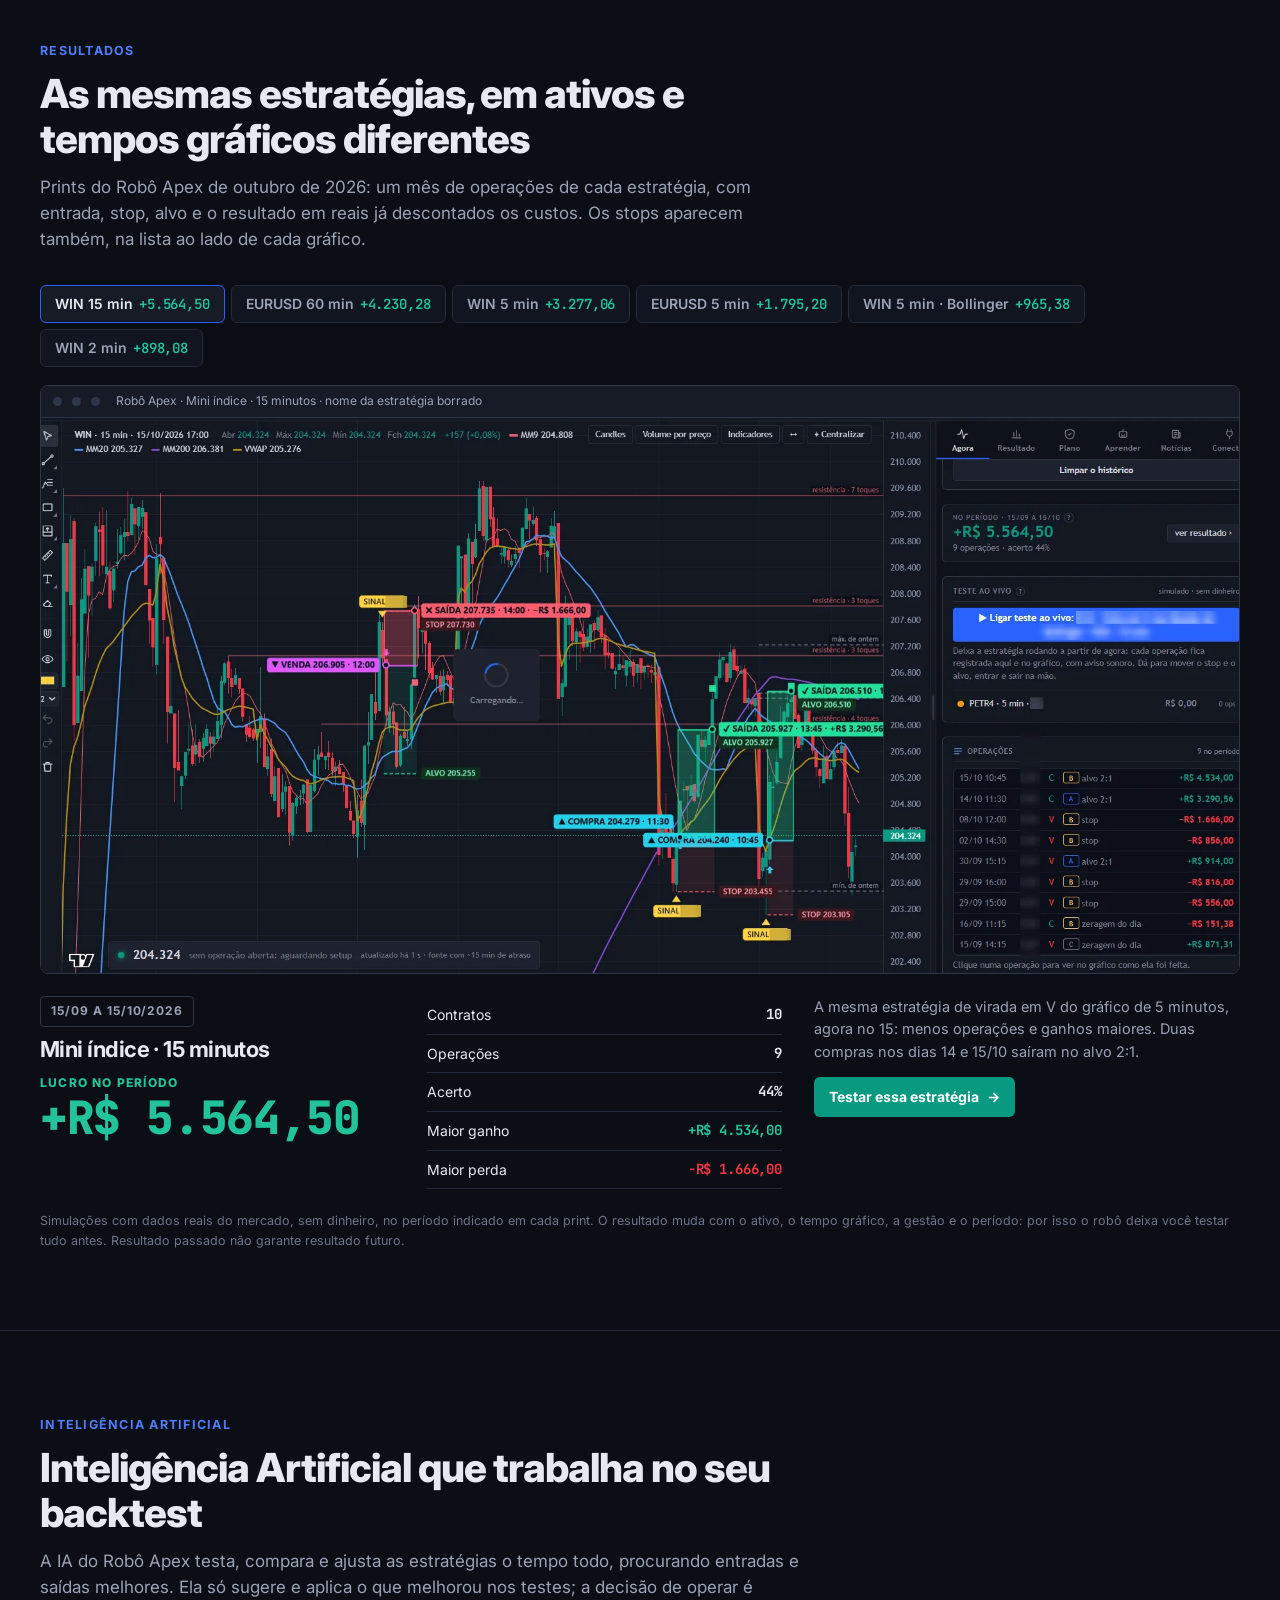
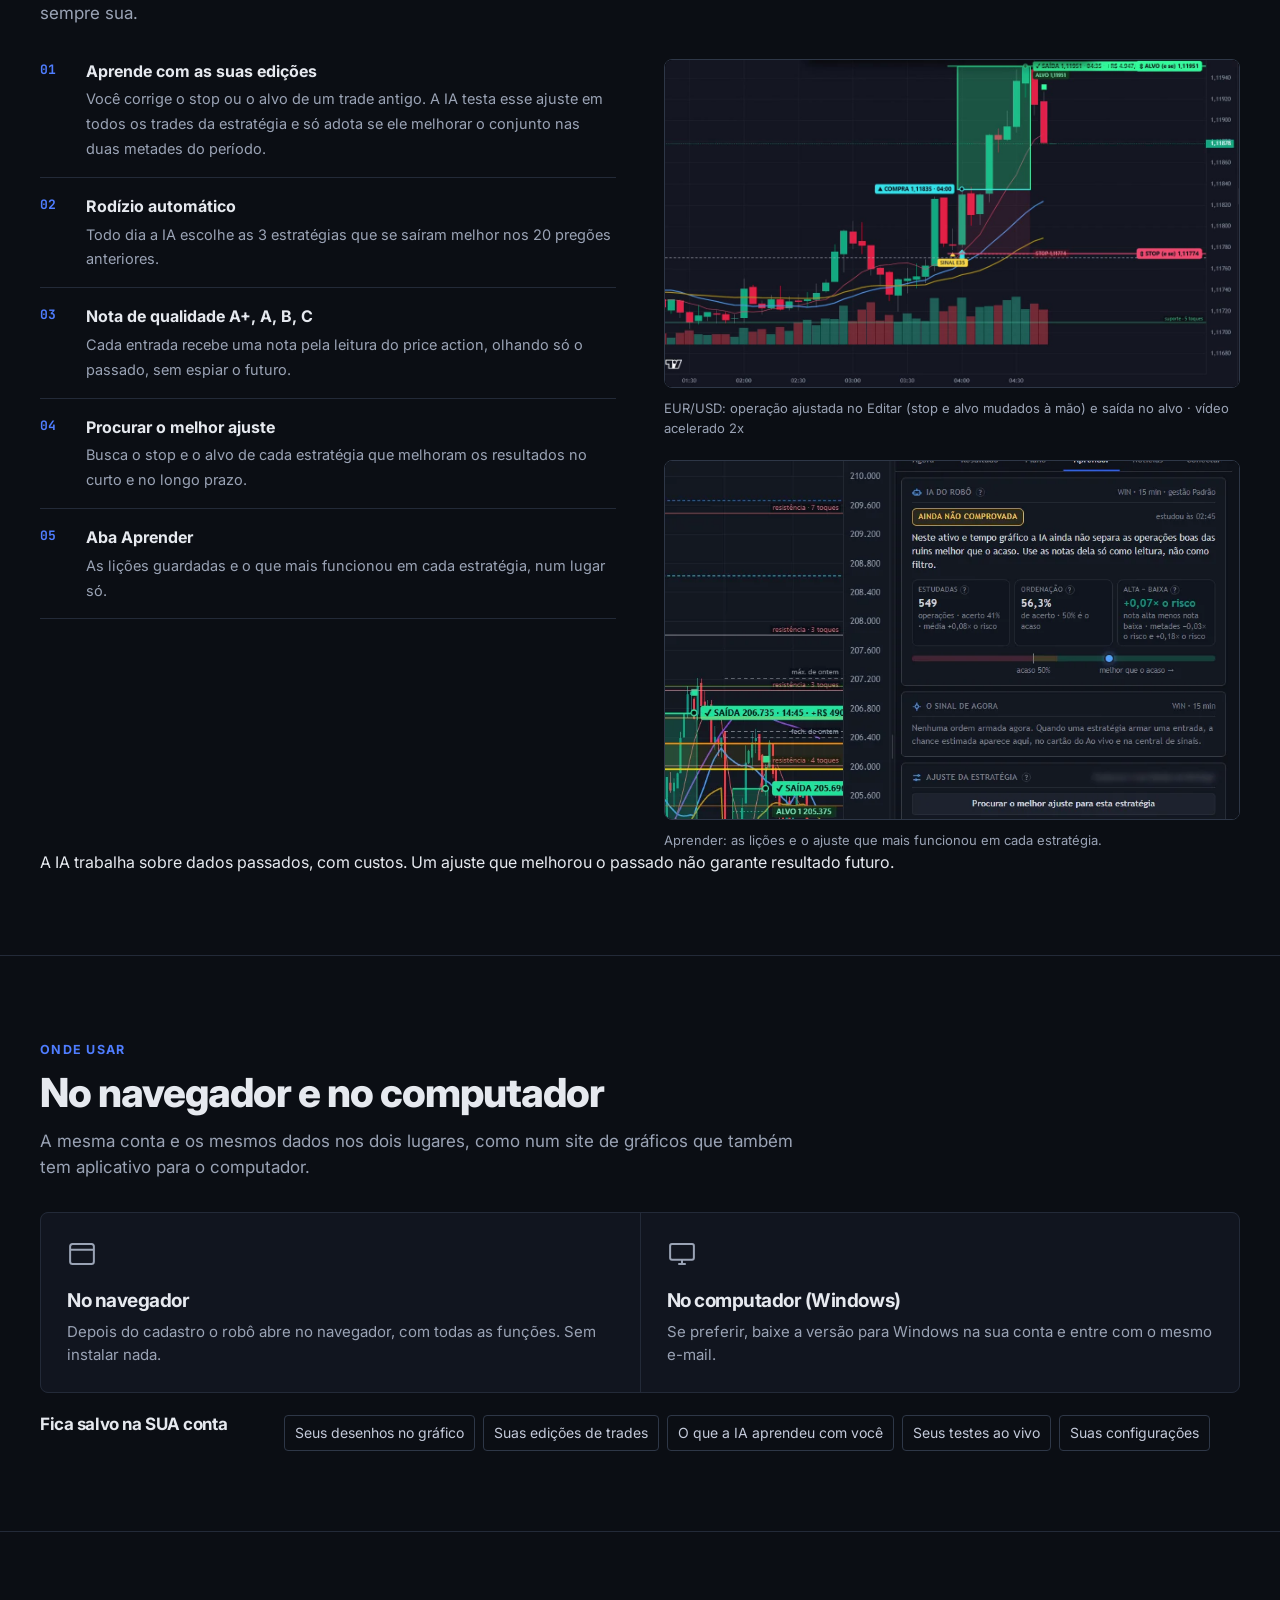
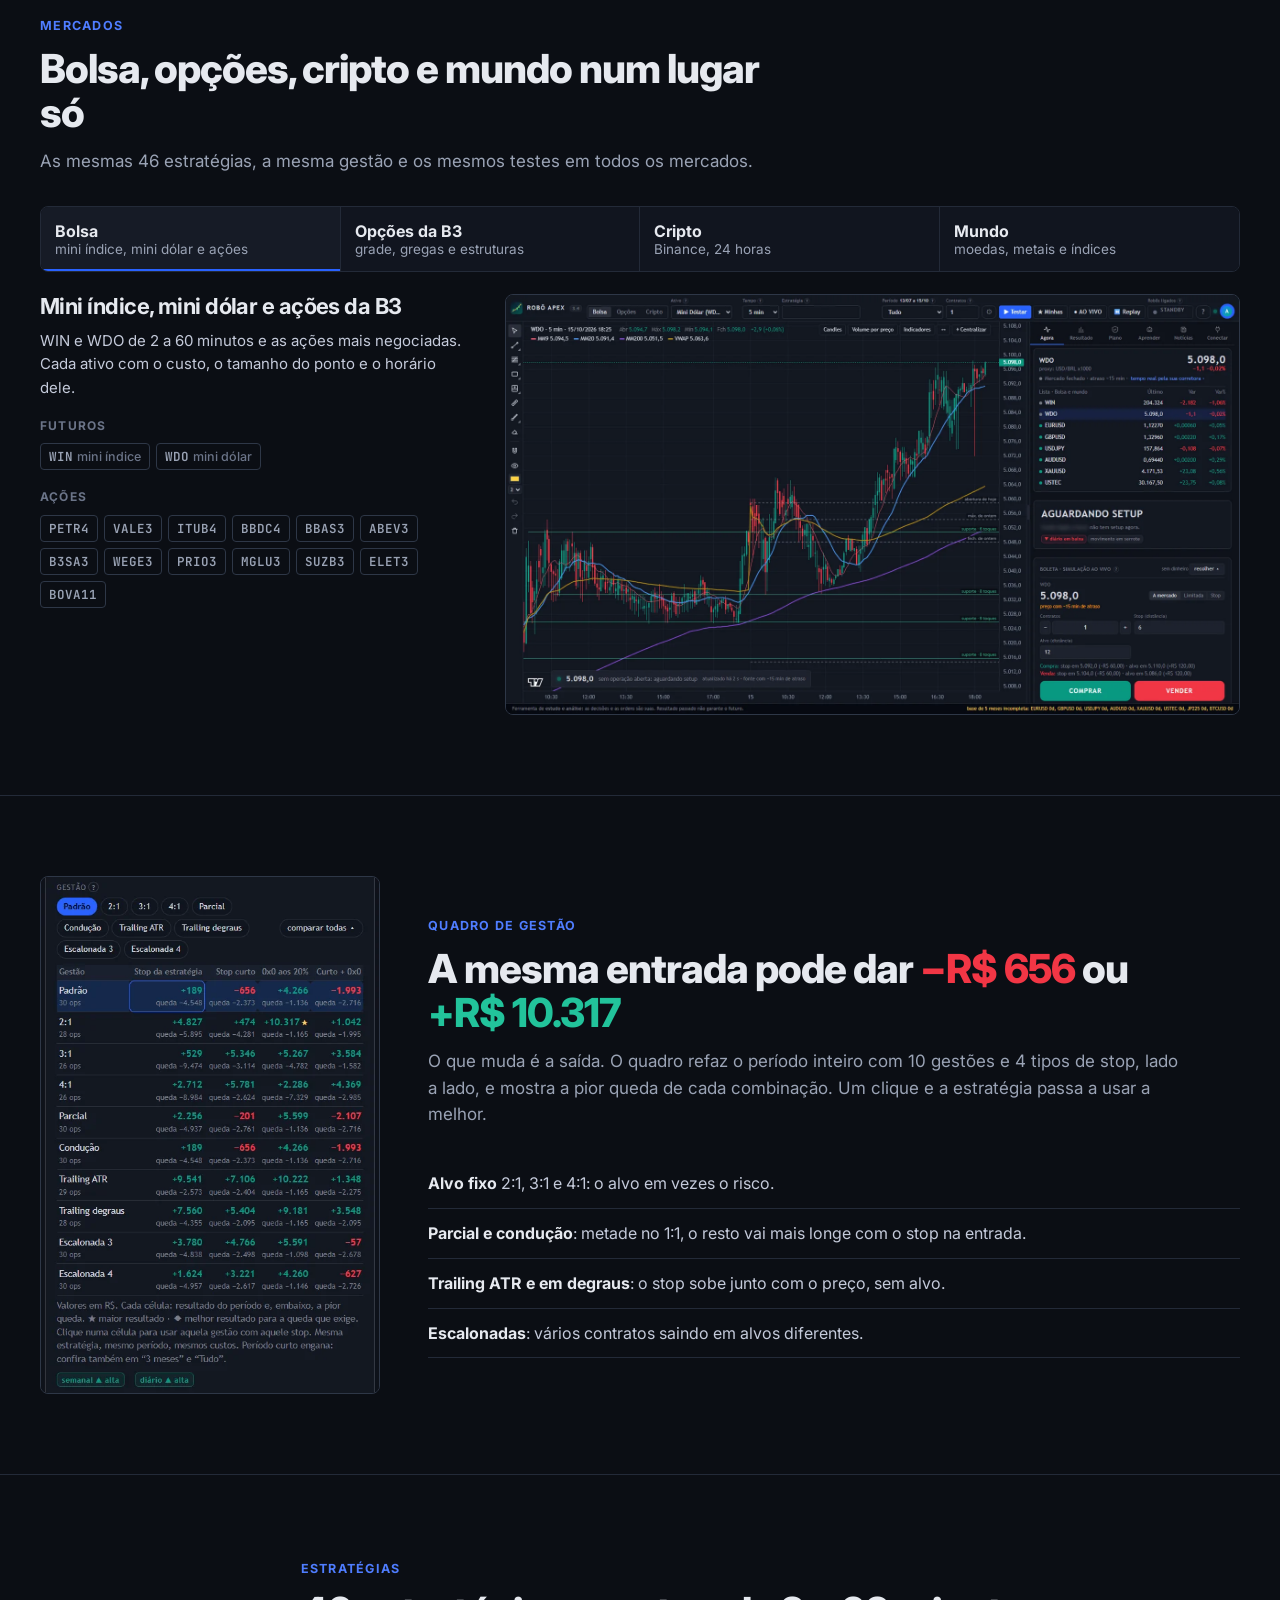
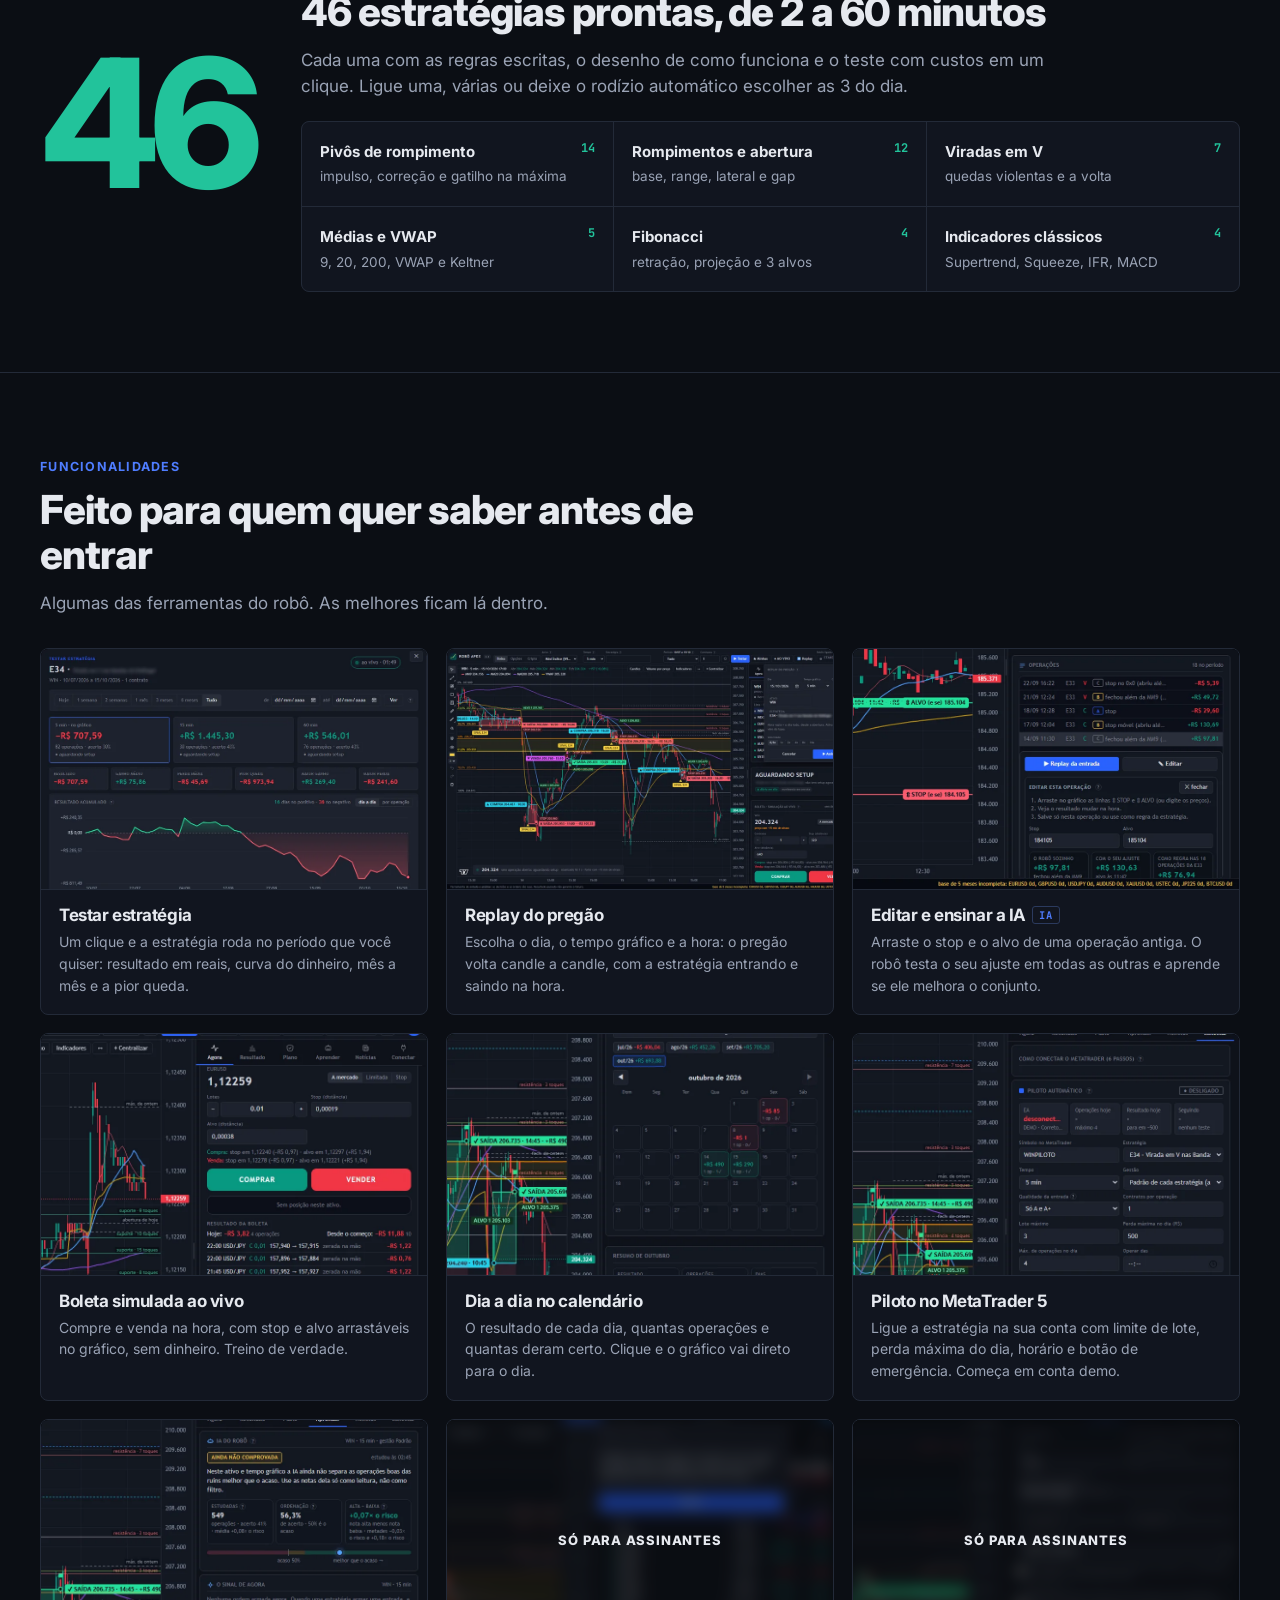
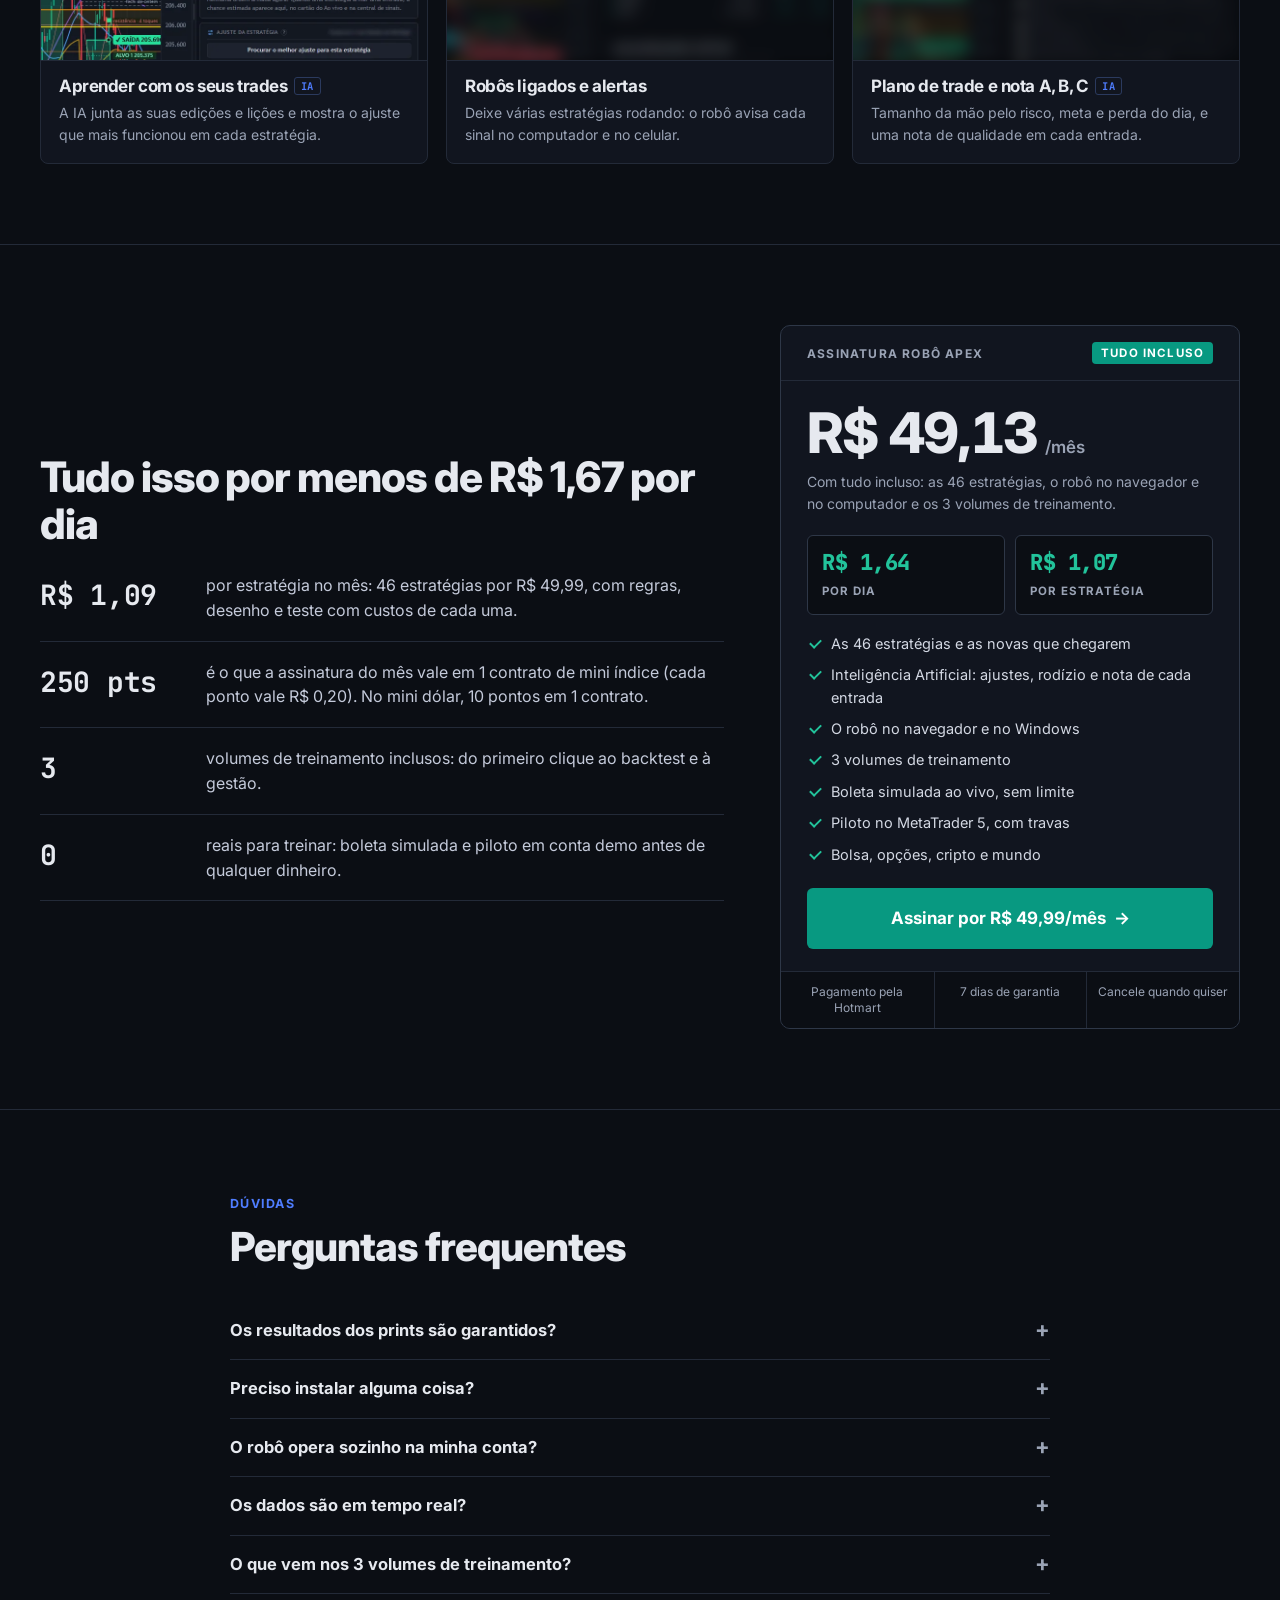
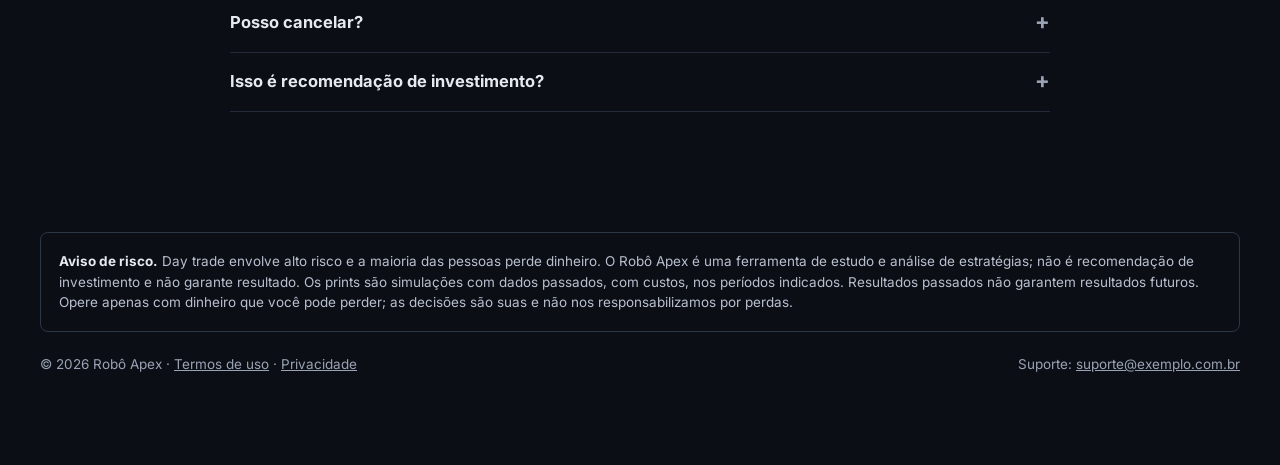
==== commit a4e86869: "Robô Apex 3.5 (em preparação): segurança para o modo online, dados de cada usuário na conta dele, si" ====
--- a/app/web/site/index.html
+++ b/app/web/site/index.html
@@ -3,398 +3,706 @@
 <head>
 <meta charset="utf-8">
 <meta name="viewport" content="width=device-width, initial-scale=1">
-<title>Robô Apex · estratégias de day trade para B3, opções e cripto</title>
-<meta name="description" content="Mais de 20 estratégias de day trade com entrada, stop e alvo no gráfico, teste no passado com custos reais, replay de cada operação, boleta simulada ao vivo, cripto e opções. R$ 49,99 por mês.">
-<meta property="og:title" content="Robô Apex · estratégias de day trade">
-<meta property="og:description" content="Veja onde cada estratégia entra e sai, teste antes de arriscar e treine ao vivo na boleta simulada.">
-<meta property="og:image" content="img/replay_15out.jpg">
-<link rel="icon" type="image/png" href="../icone-64.png">
+<title>Robô Apex · 46 estratégias de day trade, testadas candle a candle</title>
+<meta name="description" content="46 estratégias de day trade com entrada, stop e alvo no gráfico. Mini índice, mini dólar, ações, opções, moedas, ouro e cripto. Backtest com custos, replay, boleta simulada e 3 volumes de treinamento. R$ 49,99 por mês com tudo incluso.">
+<meta name="apex-app" content="">
+<meta property="og:title" content="Robô Apex · 46 estratégias de day trade">
+<meta property="og:description" content="Teste cada estratégia no passado com custos, assista o replay e treine ao vivo. Menos de R$ 1,67 por dia.">
+<meta property="og:image" content="img/r_win5b.webp">
+<link rel="icon" type="image/png" href="icone-64.png">
 <link rel="preconnect" href="https://fonts.googleapis.com">
 <link rel="preconnect" href="https://fonts.gstatic.com" crossorigin>
-<link href="https://fonts.googleapis.com/css2?family=Inter:wght@400;500;600;700;800&family=Space+Grotesk:wght@500;600;700&display=swap" rel="stylesheet">
+<link href="https://fonts.googleapis.com/css2?family=Inter:wght@400;500;600;700;800&family=JetBrains+Mono:wght@500;700&display=swap" rel="stylesheet">
 <style>
 :root {
-  --bg: #04060c; --bg2: #0a0f1a; --linha: rgba(148, 163, 184, .14); --txt: #e8eef8; --txt2: #9aa7bc;
-  --ciano: #22d3ee; --violeta: #8b5cf6; --verde: #2ef2a8; --verm: #ff4d6a; --ouro: #ffd23f;
-  --grad: linear-gradient(135deg, #22d3ee, #8b5cf6);
+  --bg: #0b0e14; --bg2: #11151f; --bg3: #161b26; --linha: #232a38; --linha2: #2e3747;
+  --txt: #e6e9ef; --txt2: #9aa3b5; --txt3: #6b7488;
+  --verde: #089981; --verde2: #22c39b; --verm: #f23645; --azul: #2962ff; --azul2: #4f7dff;
 }
 * { box-sizing: border-box; }
 html { scroll-behavior: smooth; }
-body { margin: 0; background: var(--bg); color: var(--txt); font: 16px/1.6 Inter, "Segoe UI", system-ui, sans-serif; overflow-x: hidden; }
+body { margin: 0; background: var(--bg); color: var(--txt); font: 16px/1.55 Inter, "Segoe UI", system-ui, sans-serif; -webkit-font-smoothing: antialiased; overflow-x: hidden; }
 a { color: inherit; }
-h1, h2, h3 { font-family: "Space Grotesk", Inter, sans-serif; line-height: 1.12; margin: 0; letter-spacing: -.5px; }
-.envolve { width: min(1180px, calc(100% - 40px)); margin: 0 auto; }
-.fundo-grade { position: fixed; inset: 0; z-index: -2; pointer-events: none;
-  background-image: linear-gradient(rgba(148, 163, 184, .05) 1px, transparent 1px), linear-gradient(90deg, rgba(148, 163, 184, .05) 1px, transparent 1px);
-  background-size: 48px 48px; mask-image: radial-gradient(ellipse 80% 60% at 50% 20%, #000 30%, transparent 75%); }
-.fundo-luz { position: fixed; inset: 0; z-index: -1; pointer-events: none;
-  background: radial-gradient(800px 500px at 15% 0%, rgba(139, 92, 246, .22), transparent 60%), radial-gradient(800px 600px at 90% 30%, rgba(34, 211, 238, .14), transparent 60%); }
+img, video { max-width: 100%; height: auto; display: block; }
+h1, h2, h3 { margin: 0; letter-spacing: -.025em; line-height: 1.12; }
+p { margin: 0; }
+.mono, .num { font-family: "JetBrains Mono", ui-monospace, monospace; font-variant-numeric: tabular-nums; letter-spacing: -.01em; }
+.verde { color: var(--verde2); }
+.verm { color: var(--verm); }
+.env { width: min(1200px, calc(100% - 32px)); margin: 0 auto; }
 
 /* topo */
-.nav { position: sticky; top: 0; z-index: 50; backdrop-filter: blur(14px); background: rgba(4, 6, 12, .72); border-bottom: 1px solid var(--linha); }
-.nav .envolve { display: flex; align-items: center; justify-content: space-between; height: 68px; }
-.marca { display: flex; align-items: center; gap: 10px; font-family: "Space Grotesk"; font-weight: 700; letter-spacing: 2.5px; text-decoration: none; }
-.marca img { width: 36px; height: 36px; border-radius: 10px; box-shadow: 0 0 18px rgba(34, 211, 238, .4); }
-.nav nav { display: flex; gap: 26px; font-size: 14px; color: var(--txt2); }
+.nav { position: sticky; top: 0; z-index: 50; background: var(--bg); border-bottom: 1px solid var(--linha); }
+.nav .env { display: flex; align-items: center; gap: 28px; height: 60px; }
+.marca { display: flex; align-items: center; gap: 9px; font-weight: 800; letter-spacing: .08em; text-decoration: none; font-size: 15px; white-space: nowrap; }
+.marca img { width: 28px; height: 28px; border-radius: 6px; }
+.nav nav { display: flex; gap: 22px; font-size: 14px; color: var(--txt2); flex: 1; }
 .nav nav a { text-decoration: none; }
 .nav nav a:hover { color: var(--txt); }
-.bt { display: inline-flex; align-items: center; justify-content: center; gap: 8px; padding: 14px 26px; border-radius: 14px; font-weight: 800; text-decoration: none; border: 0; cursor: pointer; font-size: 16px; transition: transform .15s, filter .15s, box-shadow .15s; }
-.bt:hover { transform: translateY(-2px); filter: brightness(1.08); }
-.bt-pri { background: var(--grad); color: #04101a; box-shadow: 0 10px 40px rgba(34, 211, 238, .35), 0 0 0 1px rgba(255, 255, 255, .1) inset; }
-.bt-sec { background: rgba(255, 255, 255, .05); color: var(--txt); border: 1px solid var(--linha); }
-.bt-peq { padding: 10px 18px; font-size: 14px; border-radius: 11px; }
-@media (max-width: 860px) { .nav nav { display: none; } }
-
-/* hero */
-.hero { padding: 72px 0 40px; }
-.hero .envolve { display: grid; grid-template-columns: 1.05fr 1fr; gap: 48px; align-items: center; }
-.selo-topo { display: inline-flex; gap: 8px; align-items: center; font-size: 13px; font-weight: 600; padding: 6px 12px; border-radius: 999px;
-  background: rgba(34, 211, 238, .08); border: 1px solid rgba(34, 211, 238, .35); color: #a5f3fc; }
-.selo-topo i { width: 8px; height: 8px; border-radius: 50%; background: var(--verde); box-shadow: 0 0 10px var(--verde); animation: pisca 1.6s infinite; }
-@keyframes pisca { 50% { opacity: .3; } }
-.hero h1 { font-size: clamp(40px, 5.2vw, 68px); margin: 18px 0 18px; }
-.hero h1 em { font-style: normal; background: var(--grad); -webkit-background-clip: text; background-clip: text; color: transparent; }
-.hero p.lead { font-size: 19px; color: #c3cee0; max-width: 560px; margin: 0 0 28px; }
-.hero .ctas { display: flex; flex-wrap: wrap; gap: 12px; align-items: center; }
-.hero .mini { margin-top: 16px; font-size: 13px; color: var(--txt2); }
-.hero .mini b { color: var(--txt); }
-.tela-hero { position: relative; border-radius: 22px; padding: 10px; background: linear-gradient(160deg, rgba(34, 211, 238, .35), rgba(139, 92, 246, .35));
-  box-shadow: 0 30px 90px rgba(0, 0, 0, .6), 0 0 80px rgba(34, 211, 238, .18); }
-.tela-hero canvas { display: block; width: 100%; height: 360px; border-radius: 16px; background: #070b14; }
-.tela-hero .legenda-anim { position: absolute; left: 22px; bottom: 18px; font-size: 11px; color: var(--txt2); background: rgba(4, 6, 12, .7); padding: 3px 8px; border-radius: 6px; }
-.flutua { position: absolute; padding: 10px 14px; border-radius: 14px; background: rgba(10, 15, 26, .92); border: 1px solid var(--linha); backdrop-filter: blur(10px);
-  box-shadow: 0 16px 40px rgba(0, 0, 0, .5); font-size: 13px; animation: sobe 6s ease-in-out infinite; }
-.flutua b { display: block; font-size: 18px; font-family: "Space Grotesk"; }
-.flutua.f1 { top: -18px; right: -14px; }
-.flutua.f2 { bottom: -22px; left: -18px; animation-delay: -3s; }
-@keyframes sobe { 50% { transform: translateY(-10px); } }
-@media (max-width: 980px) { .hero .envolve { grid-template-columns: 1fr; } .flutua { display: none; } }
-
-/* faixa que passa */
-.faixa { border-block: 1px solid var(--linha); background: rgba(10, 15, 26, .7); overflow: hidden; padding: 14px 0; }
-.faixa-trilho { display: flex; gap: 48px; width: max-content; animation: corre 45s linear infinite; }
-.faixa:hover .faixa-trilho { animation-play-state: paused; }
-.faixa span { white-space: nowrap; font-weight: 600; color: #c8d3e3; display: inline-flex; align-items: center; gap: 10px; }
-.faixa span::before { content: ""; width: 7px; height: 7px; border-radius: 50%; background: var(--grad); }
-.faixa .dep { color: #fff; }
-.faixa .dep b { color: var(--verde); }
-@keyframes corre { to { transform: translateX(-50%); } }
-
-/* secoes */
-section.bloco { padding: 90px 0; }
-.titulo-sec { text-align: center; max-width: 760px; margin: 0 auto 48px; }
-.titulo-sec small { color: var(--ciano); font-weight: 800; letter-spacing: 2px; font-size: 13px; }
-.titulo-sec h2 { font-size: clamp(30px, 3.6vw, 46px); margin: 10px 0 14px; }
-.titulo-sec p { color: var(--txt2); font-size: 18px; margin: 0; }
-.print { border-radius: 18px; overflow: hidden; border: 1px solid var(--linha); box-shadow: 0 30px 80px rgba(0, 0, 0, .55); background: #070b14; }
-.print img { display: block; width: 100%; height: auto; }
-.duplas { display: grid; grid-template-columns: 1fr 1fr; gap: 28px; }
-.dupla-txt h3 { font-size: 26px; margin: 18px 0 10px; }
-.dupla-txt p { color: var(--txt2); margin: 0; }
-.vitrine-grande { margin-bottom: 36px; }
-@media (max-width: 860px) { .duplas { grid-template-columns: 1fr; } }
-
-.cards { display: grid; grid-template-columns: repeat(3, 1fr); gap: 18px; }
-.card { padding: 26px; border-radius: 18px; background: linear-gradient(180deg, rgba(20, 28, 46, .7), rgba(10, 15, 26, .8)); border: 1px solid var(--linha);
-  transition: transform .2s, border-color .2s; }
-.card:hover { transform: translateY(-4px); border-color: rgba(34, 211, 238, .45); }
-.card .ic { width: 46px; height: 46px; border-radius: 13px; display: grid; place-items: center; font-size: 22px; background: rgba(34, 211, 238, .1); border: 1px solid rgba(34, 211, 238, .3); margin-bottom: 14px; }
-.card h3 { font-size: 20px; margin-bottom: 8px; }
-.card p { margin: 0; color: var(--txt2); font-size: 15px; }
-@media (max-width: 980px) { .cards { grid-template-columns: 1fr 1fr; } }
-@media (max-width: 640px) { .cards { grid-template-columns: 1fr; } }
-
-.numeros { display: grid; grid-template-columns: repeat(4, 1fr); gap: 16px; margin-top: 10px; }
-.numeros div { text-align: center; padding: 22px 10px; border-radius: 16px; border: 1px solid var(--linha); background: rgba(10, 15, 26, .7); }
-.numeros b { display: block; font-family: "Space Grotesk"; font-size: 40px; background: var(--grad); -webkit-background-clip: text; background-clip: text; color: transparent; }
-.numeros span { color: var(--txt2); font-size: 14px; }
-@media (max-width: 760px) { .numeros { grid-template-columns: 1fr 1fr; } }
-
-.passos { display: grid; grid-template-columns: repeat(3, 1fr); gap: 18px; counter-reset: p; }
-.passos div { padding: 26px; border-radius: 18px; border: 1px solid var(--linha); background: rgba(10, 15, 26, .7); position: relative; }
-.passos div::before { counter-increment: p; content: counter(p); position: absolute; top: -18px; left: 22px; width: 38px; height: 38px; border-radius: 12px;
-  display: grid; place-items: center; font-weight: 800; background: var(--grad); color: #04101a; font-family: "Space Grotesk"; }
-.passos h3 { font-size: 20px; margin: 8px 0 8px; }
-.passos p { color: var(--txt2); margin: 0; }
-@media (max-width: 860px) { .passos { grid-template-columns: 1fr; gap: 30px; } }
-
-.resultado-caixa { display: grid; grid-template-columns: 1.3fr 1fr; gap: 28px; align-items: center; }
-.resultado-caixa ul { padding-left: 18px; color: #c8d3e3; }
-.resultado-caixa li { margin: 8px 0; }
-.aviso-honesto { margin-top: 18px; padding: 14px 16px; border-radius: 14px; border: 1px solid rgba(255, 210, 63, .4); background: rgba(255, 210, 63, .06); color: #f6e7b0; font-size: 14px; }
-@media (max-width: 860px) { .resultado-caixa { grid-template-columns: 1fr; } }
+.nav .acoes { display: flex; gap: 8px; }
+@media (max-width: 1000px) { .nav nav { display: none; } .nav .env { justify-content: space-between; } }
+.bt { display: inline-flex; align-items: center; justify-content: center; gap: 8px; padding: 12px 20px; border-radius: 6px; font-weight: 700;
+  text-decoration: none; border: 1px solid transparent; cursor: pointer; font-size: 15px; white-space: nowrap; }
+.bt-pri { background: var(--azul); color: #fff; }
+.bt-pri:hover { background: var(--azul2); }
+.bt-verde { background: var(--verde); color: #fff; }
+.bt-verde:hover { background: #0aa98f; }
+.bt-sec { background: transparent; color: var(--txt); border-color: var(--linha2); }
+.bt-sec:hover { border-color: var(--txt3); }
+.bt-peq { padding: 8px 14px; font-size: 14px; }
+@media (max-width: 400px) { .nav .bt-peq { padding: 7px 10px; font-size: 13px; } }
+
+/* janela de print */
+.tela { border: 1px solid var(--linha2); border-radius: 8px; overflow: hidden; background: #000; }
+.tela .barra-j { display: flex; align-items: center; gap: 10px; height: 32px; padding: 0 12px; background: var(--bg3); border-bottom: 1px solid var(--linha2); font-size: 12px; color: var(--txt2); }
+.tela .barra-j i { width: 9px; height: 9px; border-radius: 50%; background: var(--linha2); flex: none; }
+.tela .barra-j span { margin-left: 6px; white-space: nowrap; overflow: hidden; text-overflow: ellipsis; }
+.legenda { font-size: 13px; color: var(--txt2); padding-top: 10px; }
+.legenda b { color: var(--txt); font-weight: 700; }
+
+/* capa */
+.hero { padding: 40px 0 36px; }
+.hero .grade-h { display: grid; grid-template-columns: 1fr 1.05fr; gap: 48px; align-items: center; }
+.etiqueta { display: inline-block; font-size: 12px; font-weight: 700; letter-spacing: .08em; text-transform: uppercase; color: var(--txt2);
+  border: 1px solid var(--linha2); padding: 5px 10px; border-radius: 4px; }
+.etiqueta b { color: var(--verde2); }
+.hero h1 { font-size: clamp(32px, 3.7vw, 50px); font-weight: 800; margin: 16px 0 14px; }
+.hero h1 .q { color: var(--verde2); }
+.hero .lead { font-size: 17px; color: #c4cada; margin-bottom: 22px; max-width: 520px; }
+.hero .ctas { display: flex; flex-wrap: wrap; gap: 10px; }
+.cartao-trade { position: relative; border: 1px solid var(--linha2); border-radius: 8px; overflow: hidden; background: #000; }
+.cartao-trade video { width: 100%; height: auto; aspect-ratio: 1280 / 668; object-fit: cover; }
+.cartao-trade .valor-t { position: absolute; left: 12px; top: 12px; background: #0b0e14eb; border: 1px solid var(--linha2); border-radius: 6px; padding: 8px 12px 9px; }
+.cartao-trade .valor-t small { display: block; font: 700 10.5px Inter, sans-serif; letter-spacing: .1em; color: var(--txt2); text-transform: uppercase; }
+.cartao-trade .valor-t b { display: block; font: 800 34px/1.05 "JetBrains Mono", monospace; color: var(--verde2); letter-spacing: -.02em; }
+.cartao-trade .rot-t { padding: 9px 12px; background: var(--bg3); border-top: 1px solid var(--linha2); font: 700 11px/1.45 "JetBrains Mono", monospace; letter-spacing: .04em; color: var(--txt2); text-transform: uppercase; }
+.cartao-trade .rot-t b { color: var(--verde2); }
+@media (max-width: 900px) { .hero { padding-top: 28px; } .hero .grade-h { grid-template-columns: 1fr; gap: 26px; } .cartao-trade .valor-t b { font-size: 26px; } }
+
+/* fita de resultados */
+.fita { border-top: 1px solid var(--linha); border-bottom: 1px solid var(--linha); background-color: #0d1118;
+  background-image: linear-gradient(rgba(255,255,255,.025) 1px, transparent 1px); background-size: 100% 4px; overflow: hidden; position: relative; }
+.fita .trilha { display: flex; width: max-content; animation: rolar 70s linear infinite; }
+.fita:hover .trilha { animation-play-state: paused; }
+@keyframes rolar { from { transform: translateX(0); } to { transform: translateX(-50%); } }
+.tk { display: flex; flex-direction: column; justify-content: center; gap: 2px; padding: 14px 24px; border-right: 1px solid var(--linha); text-decoration: none; min-width: 220px; }
+a.tk:hover { background: var(--bg2); }
+.tk .a { font: 700 11px Inter, sans-serif; letter-spacing: .09em; text-transform: uppercase; color: var(--txt2); white-space: nowrap; }
+.tk .v { font: 800 21px "JetBrains Mono", monospace; color: var(--verde2); white-space: nowrap; letter-spacing: -.01em; }
+.tk .v::before { content: "\25B2  "; font-size: 12px; vertical-align: 2px; }
+.tk .d { font: 500 11.5px "JetBrains Mono", monospace; color: var(--txt3); white-space: nowrap; }
+.nota-fita { font-size: 12px; color: var(--txt3); padding: 8px 0 0; }
+@media (prefers-reduced-motion: reduce) { .fita { overflow-x: auto; } .fita .trilha { animation: none; } .fita .trilha [aria-hidden] { display: none; } }
+
+/* confianca */
+.confia { display: grid; grid-template-columns: 1fr 1.4fr; border: 1px solid var(--linha); border-radius: 8px; overflow: hidden; margin-top: 28px; }
+.confia > div { padding: 20px 22px; }
+.confia > div + div { border-left: 1px solid var(--linha); }
+.confia h3 { font: 700 11.5px Inter, sans-serif; letter-spacing: .1em; text-transform: uppercase; color: var(--txt3); margin-bottom: 10px; }
+.confia ul { list-style: none; margin: 0; padding: 0; display: grid; gap: 9px; }
+.confia li { display: grid; grid-template-columns: 18px 1fr; gap: 10px; font-size: 14.5px; color: #d3d8e3; }
+.confia li svg { width: 16px; height: 16px; margin-top: 3px; stroke: var(--verde2); fill: none; stroke-width: 2; }
+@media (max-width: 800px) { .confia { grid-template-columns: 1fr; } .confia > div + div { border-left: 0; border-top: 1px solid var(--linha); } }
+
+/* blocos */
+section.bloco { padding: 80px 0; border-bottom: 1px solid var(--linha); }
+@media (max-width: 640px) { section.bloco { padding: 56px 0; } }
+.cab { max-width: 760px; margin-bottom: 32px; }
+.cab .sobre { font-size: 12.5px; font-weight: 700; letter-spacing: .1em; text-transform: uppercase; color: var(--azul2); }
+.cab h2 { font-size: clamp(26px, 3.2vw, 40px); font-weight: 800; margin: 10px 0 12px; }
+.cab p { color: var(--txt2); font-size: 17px; }
+
+/* livros */
+.livros { display: grid; grid-template-columns: repeat(3, 1fr); gap: 28px; }
+.livro { display: grid; grid-template-columns: 140px 1fr; gap: 20px; align-items: start; }
+.capa { position: relative; aspect-ratio: 210 / 297; border-radius: 2px 6px 6px 2px; overflow: hidden; background: #16213a;
+  box-shadow: 0 12px 26px rgba(0, 0, 0, .55); border: 1px solid #2b3a5e; }
+.capa::before { content: ""; position: absolute; left: 0; top: 0; bottom: 0; width: 7px; background: rgba(0, 0, 0, .35); border-right: 1px solid rgba(255, 255, 255, .08); z-index: 2; }
+.capa img { position: absolute; inset: 0; width: 100%; height: 100%; object-fit: cover; z-index: 1; }
+.capa .f { position: absolute; inset: 0; padding: 16px 12px 14px 18px; display: flex; flex-direction: column; justify-content: space-between; }
+.capa .f small { font: 700 10px "JetBrains Mono", monospace; letter-spacing: .1em; color: var(--verde2); }
+.capa .f b { font-size: 16px; line-height: 1.15; letter-spacing: -.01em; }
+.capa .f em { font-style: normal; font-size: 10px; font-weight: 800; letter-spacing: .12em; color: var(--txt2); }
+.livro small.vol { color: var(--azul2); font-weight: 800; letter-spacing: .1em; font-size: 12px; }
+.livro h3 { font-size: 19px; margin: 4px 0 8px; }
+.livro p { color: var(--txt2); font-size: 14px; margin-bottom: 12px; }
+.livro .lib { display: block; font-size: 12.5px; color: var(--txt3); margin-bottom: 8px; }
+.faixa-tudo { margin-top: 30px; padding: 16px 18px; border: 1px solid var(--linha2); border-radius: 8px; background: var(--bg2); display: flex; flex-wrap: wrap; gap: 14px; align-items: center; justify-content: space-between; }
+.faixa-tudo p { color: #c4cada; font-size: 15px; }
+.faixa-tudo b { color: var(--txt); }
+@media (max-width: 1000px) { .livros { grid-template-columns: 1fr; max-width: 560px; } }
+@media (max-width: 420px) { .livro { grid-template-columns: 110px 1fr; gap: 14px; } .capa .f b { font-size: 13px; } }
+
+/* resultados */
+.abas { display: flex; flex-wrap: wrap; gap: 6px; margin-bottom: 18px; }
+.abas button { background: var(--bg2); color: var(--txt2); border: 1px solid var(--linha); border-radius: 6px; padding: 9px 14px; font: 600 14px Inter, sans-serif; cursor: pointer; }
+.abas button[aria-selected=true] { background: var(--bg3); color: var(--txt); border-color: var(--azul); }
+.abas button .num { color: var(--verde2); margin-left: 6px; }
+.res-painel[hidden] { display: none; }
+.res-info { display: grid; grid-template-columns: 1fr 1fr 1.2fr; gap: 32px; margin-top: 22px; align-items: start; }
+.res-info h3 { font-size: 22px; margin: 10px 0 10px; }
+.res-info .rot { display: block; margin-top: 14px; font: 800 12px Inter, sans-serif; letter-spacing: .1em; text-transform: uppercase; color: var(--verde2); }
+.res-info .grande { font: 800 46px/1.05 "JetBrains Mono", monospace; color: var(--verde2); letter-spacing: -.03em; margin-top: 4px; }
+.tabela-mini { width: 100%; border-collapse: collapse; font-size: 14px; }
+.tabela-mini td { padding: 8px 0; border-bottom: 1px solid var(--linha); }
+.tabela-mini td:last-child { text-align: right; font-weight: 700; }
+.res-info p { color: var(--txt2); font-size: 14.5px; margin-bottom: 14px; }
+.nota-res { font-size: 12.5px; color: var(--txt3); margin-top: 22px; }
+@media (max-width: 900px) { .res-info { grid-template-columns: 1fr; gap: 18px; } .res-info .grande { font-size: 32px; } }
+
+/* inteligencia artificial */
+.ia { display: grid; grid-template-columns: 1fr 1fr; gap: 48px; align-items: start; }
+.ia ol { list-style: none; margin: 0; padding: 0; counter-reset: ia; }
+.ia li { counter-increment: ia; display: grid; grid-template-columns: 34px 1fr; gap: 12px; padding: 16px 0; border-bottom: 1px solid var(--linha); }
+.ia li:first-child { padding-top: 0; }
+.ia li::before { content: counter(ia, decimal-leading-zero); font: 700 13px "JetBrains Mono", monospace; color: var(--azul2); padding-top: 2px; }
+.ia li b { display: block; font-size: 16px; margin-bottom: 3px; }
+.ia li span { color: var(--txt2); font-size: 14.5px; }
+.ia .prints { display: grid; gap: 22px; }
+.ia .prints .quadro { aspect-ratio: 16 / 10; overflow: hidden; }
+.ia video { width: 100%; height: auto; aspect-ratio: 1280 / 730; object-fit: contain; background: #000; }
+.ia .prints .quadro img { width: 100%; height: 100%; object-fit: cover; object-position: center top; }
+.ia .aviso-ia { margin-top: 18px; font-size: 13px; color: var(--txt3); }
+.selo-ia { display: inline-block; font: 700 10.5px "JetBrains Mono", monospace; letter-spacing: .08em; color: var(--azul2); border: 1px solid #2b3a5e; border-radius: 3px; padding: 1px 6px; margin-left: 6px; vertical-align: 2px; }
+@media (max-width: 900px) { .ia { grid-template-columns: 1fr; gap: 32px; } }
+
+/* navegador e computador */
+.dois { display: grid; grid-template-columns: 1fr 1fr; gap: 1px; background: var(--linha); border: 1px solid var(--linha); border-radius: 8px; overflow: hidden; }
+.dois > div { background: var(--bg2); padding: 26px; }
+.dois svg { width: 30px; height: 30px; stroke: var(--txt2); fill: none; stroke-width: 1.6; margin-bottom: 14px; }
+.dois h3 { font-size: 19px; margin-bottom: 8px; }
+.dois p { color: var(--txt2); font-size: 15px; }
+.salvo { margin-top: 22px; display: grid; grid-template-columns: 220px 1fr; gap: 24px; align-items: start; }
+.salvo h3 { font-size: 17px; }
+.salvo ul { list-style: none; margin: 0; padding: 0; display: flex; flex-wrap: wrap; gap: 8px; }
+.salvo li { border: 1px solid var(--linha2); border-radius: 4px; padding: 6px 10px; font-size: 14px; color: #c4cada; }
+@media (max-width: 800px) { .dois { grid-template-columns: 1fr; } .salvo { grid-template-columns: 1fr; gap: 12px; } }
+
+/* mercados */
+.merc-abas { display: grid; grid-template-columns: repeat(4, 1fr); border: 1px solid var(--linha); border-radius: 8px; overflow: hidden; margin-bottom: 22px; }
+.merc-abas button { background: var(--bg2); border: 0; border-right: 1px solid var(--linha); color: var(--txt2); padding: 14px 14px; cursor: pointer; text-align: left; font: 13.5px Inter, sans-serif; }
+.merc-abas button:last-child { border-right: 0; }
+.merc-abas button b { display: block; color: var(--txt); font-size: 16px; }
+.merc-abas button[aria-selected=true] { background: var(--bg3); box-shadow: inset 0 -2px 0 var(--azul); }
+.merc { display: grid; grid-template-columns: 1fr 1.7fr; gap: 32px; align-items: start; }
+.merc[hidden] { display: none; }
+.merc h3 { font-size: 22px; margin-bottom: 10px; }
+.merc p { color: #c4cada; font-size: 15px; }
+.merc h4 { margin: 18px 0 0; font-size: 12px; letter-spacing: .1em; text-transform: uppercase; color: var(--txt3); }
+.chips { display: flex; flex-wrap: wrap; gap: 6px; margin-top: 8px; }
+.chips span { font: 600 12.5px "JetBrains Mono", monospace; border: 1px solid var(--linha2); border-radius: 4px; padding: 4px 8px; color: var(--txt2); }
+.chips span em { font-style: normal; color: var(--txt3); font-family: Inter, sans-serif; font-weight: 500; margin-left: 4px; }
+@media (max-width: 900px) { .merc { grid-template-columns: 1fr; } .merc .tela { order: -1; } .merc-abas { grid-template-columns: 1fr 1fr; } .merc-abas button:nth-child(2) { border-right: 0; } .merc-abas button:nth-child(-n+2) { border-bottom: 1px solid var(--linha); } }
+
+/* gestao */
+.gestao { display: grid; grid-template-columns: 340px 1fr; gap: 48px; align-items: center; }
+.gestao ul { padding: 0; margin: 0; list-style: none; }
+.gestao li { padding: 12px 0; border-bottom: 1px solid var(--linha); color: #c4cada; }
+.gestao li b { color: var(--txt); }
+@media (max-width: 900px) { .gestao { grid-template-columns: 1fr; gap: 28px; } .gestao .tela { max-width: 340px; width: 100%; } }
+
+/* estrategias */
+.contador { display: grid; grid-template-columns: auto 1fr; gap: 48px; align-items: center; }
+.contador .n { font-size: clamp(100px, 14vw, 180px); font-weight: 800; line-height: .85; letter-spacing: -.06em; }
+.familias { display: grid; grid-template-columns: repeat(3, 1fr); gap: 1px; background: var(--linha); border: 1px solid var(--linha); border-radius: 8px; overflow: hidden; }
+.familias div { background: var(--bg2); padding: 18px; }
+.familias b { display: block; font-size: 15px; }
+.familias span { color: var(--txt2); font-size: 13.5px; }
+.familias i { font: 700 12px "JetBrains Mono", monospace; color: var(--verde2); float: right; }
+@media (max-width: 900px) { .contador { grid-template-columns: 1fr; gap: 16px; } .familias { grid-template-columns: 1fr 1fr; } }
+@media (max-width: 520px) { .familias { grid-template-columns: 1fr; } }
+
+/* funcionalidades */
+.funcs { display: grid; grid-template-columns: repeat(3, 1fr); gap: 18px; }
+.func { border: 1px solid var(--linha); border-radius: 8px; overflow: hidden; background: var(--bg2); display: flex; flex-direction: column; }
+.func .img { aspect-ratio: 16 / 10; overflow: hidden; background: #000; border-bottom: 1px solid var(--linha); position: relative; }
+.func .img img { width: 100%; height: 100%; object-fit: cover; object-position: center top; }
+.func .txt { padding: 16px 18px 18px; }
+.func h3 { font-size: 17px; margin-bottom: 6px; }
+.func p { color: var(--txt2); font-size: 14px; }
+.func.trancada .img img { filter: blur(7px) brightness(.55); transform: scale(1.06); }
+.func.trancada .img::after { content: "só para assinantes"; position: absolute; inset: 0; display: grid; place-items: center; font-weight: 800; letter-spacing: .06em; text-transform: uppercase; font-size: 13px; }
+@media (max-width: 900px) { .funcs { grid-template-columns: 1fr 1fr; } }
+@media (max-width: 560px) { .funcs { grid-template-columns: 1fr; } }
 
 /* preco */
-.preco-box { max-width: 520px; margin: 0 auto; padding: 36px; border-radius: 26px; text-align: center; position: relative;
-  background: linear-gradient(180deg, rgba(20, 28, 46, .92), rgba(8, 12, 22, .96)); border: 1px solid rgba(34, 211, 238, .45);
-  box-shadow: 0 30px 100px rgba(34, 211, 238, .18), 0 0 0 1px rgba(139, 92, 246, .25) inset; }
-.preco-box .rotulo { display: inline-block; padding: 6px 14px; border-radius: 999px; background: var(--grad); color: #04101a; font-weight: 800; font-size: 13px; }
-.preco-box .valor { font-family: "Space Grotesk"; font-size: 64px; font-weight: 700; margin: 16px 0 0; }
-.preco-box .valor small { font-size: 20px; color: var(--txt2); font-weight: 500; }
-.preco-box ul { list-style: none; padding: 0; margin: 22px 0 28px; text-align: left; }
-.preco-box li { padding: 7px 0 7px 30px; position: relative; border-bottom: 1px solid var(--linha); }
-.preco-box li::before { content: "✓"; position: absolute; left: 4px; color: var(--verde); font-weight: 800; }
-.preco-box .bt { width: 100%; font-size: 18px; padding: 18px; }
-.preco-box .garantia { margin-top: 14px; font-size: 13px; color: var(--txt2); }
-
-/* perguntas */
-.perguntas { max-width: 820px; margin: 0 auto; }
-details.pq { border: 1px solid var(--linha); border-radius: 14px; padding: 16px 20px; margin-bottom: 10px; background: rgba(10, 15, 26, .7); }
-details.pq summary { cursor: pointer; font-weight: 700; font-size: 17px; list-style: none; }
-details.pq summary::after { content: "+"; float: right; color: var(--ciano); font-size: 22px; line-height: 1; }
+.preco { display: grid; grid-template-columns: 1fr 460px; gap: 56px; align-items: center; }
+.caixa-preco { border: 1px solid var(--linha2); border-radius: 10px; background: var(--bg2); overflow: hidden; }
+.caixa-preco .cp-topo { display: flex; justify-content: space-between; align-items: center; padding: 16px 26px; border-bottom: 1px solid var(--linha); font: 700 12px Inter, sans-serif; letter-spacing: .1em; text-transform: uppercase; color: var(--txt2); }
+.selo-tudo { background: var(--verde); color: #fff; border-radius: 4px; padding: 4px 9px; font-size: 11.5px; letter-spacing: .1em; }
+.caixa-preco .cp-corpo { padding: 24px 26px 22px; }
+.caixa-preco .valor { display: flex; align-items: baseline; gap: 8px; }
+.caixa-preco .valor b { font: 800 56px/1 Inter, sans-serif; letter-spacing: -.04em; }
+.caixa-preco .inclui { margin-top: 10px; font-size: 14px; color: var(--txt2); }
+.caixa-preco .valor span { font-size: 17px; color: var(--txt2); font-weight: 600; }
+.contas { display: grid; grid-template-columns: 1fr 1fr; gap: 10px; margin: 20px 0 18px; }
+.contas div { border: 1px solid var(--linha2); border-radius: 6px; padding: 12px 14px; background: var(--bg); }
+.contas b { display: block; font: 800 22px "JetBrains Mono", monospace; color: var(--verde2); letter-spacing: -.02em; }
+.contas span { font-size: 11.5px; color: var(--txt2); text-transform: uppercase; letter-spacing: .08em; font-weight: 700; }
+.caixa-preco ul { margin: 0 0 22px; padding: 0; list-style: none; display: grid; gap: 9px; }
+.caixa-preco li { padding-left: 24px; position: relative; font-size: 14.5px; color: #d3d8e3; }
+.caixa-preco li::before { content: ""; position: absolute; left: 3px; top: 6px; width: 9px; height: 5px; border-left: 2px solid var(--verde2); border-bottom: 2px solid var(--verde2); transform: rotate(-45deg); }
+.caixa-preco .bt { width: 100%; padding: 16px; font-size: 17px; }
+.garantias { display: grid; grid-template-columns: repeat(3, 1fr); border-top: 1px solid var(--linha); font-size: 12px; line-height: 1.35; color: var(--txt2); background: var(--bg); text-align: center; }
+.garantias span { padding: 12px 8px; }
+.garantias span + span { border-left: 1px solid var(--linha); }
+.argumentos h2 { font-size: clamp(28px, 3.4vw, 42px); font-weight: 800; margin-bottom: 8px; }
+.argumentos .linha-arg { display: grid; grid-template-columns: 150px 1fr; gap: 16px; padding: 18px 0; border-bottom: 1px solid var(--linha); }
+.argumentos .linha-arg b { font-size: 28px; font-weight: 700; }
+.argumentos .linha-arg p { color: #c4cada; }
+@media (max-width: 980px) { .preco { grid-template-columns: 1fr; gap: 36px; } .argumentos .linha-arg { grid-template-columns: 1fr; gap: 4px; } }
+@media (max-width: 420px) { .caixa-preco .cp-corpo { padding: 20px 18px; } .caixa-preco .cp-topo { padding: 14px 18px; } .caixa-preco .valor b { font-size: 46px; } }
+
+/* aviso de cadastro */
+.modal { position: fixed; inset: 0; z-index: 100; background: rgba(0, 0, 0, .7); display: grid; place-items: center; padding: 16px; }
+.modal[hidden] { display: none; }
+.modal .cx { width: min(420px, 100%); background: var(--bg2); border: 1px solid var(--linha2); border-radius: 10px; padding: 24px; }
+.modal h3 { font-size: 20px; margin-bottom: 10px; }
+.modal p { color: var(--txt2); font-size: 15px; margin-bottom: 18px; }
+
+/* duvidas e rodape */
+.duvidas { max-width: 820px; }
+details.pq { border-bottom: 1px solid var(--linha); padding: 16px 0; }
+details.pq summary { cursor: pointer; font-weight: 700; font-size: 16.5px; list-style: none; display: flex; justify-content: space-between; gap: 12px; }
+details.pq summary::-webkit-details-marker { display: none; }
+details.pq summary::after { content: "+"; color: var(--txt2); font-size: 22px; line-height: 1; }
 details.pq[open] summary::after { content: "−"; }
-details.pq p { color: var(--txt2); margin: 12px 0 0; }
-
-/* rodape */
-footer { border-top: 1px solid var(--linha); padding: 40px 0 60px; color: var(--txt2); font-size: 14px; }
-.risco { padding: 22px; border-radius: 16px; border: 1px solid rgba(255, 77, 106, .35); background: rgba(255, 77, 106, .05); color: #f3c9d1; margin-bottom: 26px; }
-.risco b { color: #fff; }
-footer .linhas { display: flex; flex-wrap: wrap; justify-content: space-between; gap: 16px; }
+details.pq p { color: var(--txt2); margin-top: 10px; }
+footer { padding: 40px 0 90px; color: var(--txt2); font-size: 13.5px; }
+.risco { border: 1px solid var(--linha2); border-radius: 8px; padding: 18px; margin-bottom: 22px; color: #b9c0cf; }
+.risco b { color: var(--txt); }
+footer .linhas { display: flex; flex-wrap: wrap; justify-content: space-between; gap: 12px; }
 footer a { color: var(--txt2); }
-.fixo-celular { display: none; }
-@media (max-width: 640px) { .fixo-celular { display: block; position: fixed; left: 12px; right: 12px; bottom: 12px; z-index: 60; } .fixo-celular .bt { width: 100%; } }
-.aparece { opacity: 0; transform: translateY(24px); transition: opacity .7s ease, transform .7s ease; }
-.aparece.on { opacity: 1; transform: none; }
-/* 3.1: video no topo e os casos reais */
-.tela-hero video { width: 100%; height: auto; aspect-ratio: 1362 / 912; display: block; object-fit: cover; border-radius: 16px; background: #05080f; }
-.flutua b.verde, b.verde { color: var(--verde); }
-.caso { margin: 0 0 54px; display: grid; grid-template-columns: 1.35fr 1fr; gap: 34px; align-items: center; }
-.caso.inverte { grid-template-columns: 1fr 1.35fr; }
-.caso.inverte .print { order: 2; }
-.caso.grande { grid-template-columns: 1fr; gap: 18px; }
-.caso.grande figcaption { max-width: 860px; }
-.caso h3 { font-size: 26px; margin: 6px 0 10px; }
-.caso p { color: #c3cee0; margin: 0 0 16px; }
-.data { display: inline-block; font-size: 12.5px; font-weight: 700; letter-spacing: .4px; color: #a5f3fc; padding: 4px 10px; border-radius: 999px;
-  background: rgba(34, 211, 238, .08); border: 1px solid rgba(34, 211, 238, .3); }
-.dupla-txt .data { margin-bottom: 8px; }
-.print.estreito { max-width: 360px; margin: 0 auto; }
-@media (max-width: 860px) { .caso, .caso.inverte { grid-template-columns: 1fr; gap: 16px; } .caso.inverte .print { order: 0; } .caso h3 { font-size: 22px; } }
+.fixo-cel { display: none; }
+@media (max-width: 640px) { .fixo-cel { display: block; position: fixed; left: 10px; right: 10px; bottom: 10px; z-index: 60; } .fixo-cel .bt { width: 100%; white-space: normal; } }
+
+/* ===== movimento ===== */
+.cartao-trade .vid { position: relative; overflow: hidden; }
+.cartao-trade .replay { position: absolute; right: 12px; top: 12px; display: inline-flex; align-items: center; gap: 7px; background: #0b0e14eb; border: 1px solid var(--linha2); border-radius: 4px; padding: 4px 9px; font: 700 10.5px "JetBrains Mono", monospace; letter-spacing: .1em; text-transform: uppercase; color: var(--txt); }
+.cartao-trade .replay i { width: 7px; height: 7px; border-radius: 50%; background: var(--verm); }
+.cartao-trade .varre { position: absolute; inset: 0; pointer-events: none; border-top: 1px solid rgba(34, 195, 155, .35); transform: translateY(-2px); }
+.bt { position: relative; overflow: hidden; transition: background-color .2s, border-color .2s, transform .12s; }
+.bt::after { content: ""; position: absolute; top: 0; bottom: 0; left: 0; width: 40%; background: rgba(255, 255, 255, .16); transform: translateX(-160%) skewX(-20deg); pointer-events: none; }
+.bt:active { transform: scale(.975); }
+.bt-verde::before { content: "\2192"; order: 2; display: inline-block; transition: transform .2s; }
+.tk { transition: background-color .2s, box-shadow .2s; }
+.tk .v { transition: color .2s; }
+.func, .livro .capa, .dois > div, .familias div, .confia, .res-painel .tela, .merc .tela { transition: transform .25s ease, border-color .25s ease; }
+.func { position: relative; }
+.func::before, .func::after { content: ""; position: absolute; width: 14px; height: 14px; z-index: 3; pointer-events: none; transform: scale(0); transition: transform .25s ease; }
+.func::before { left: -1px; top: -1px; border-left: 2px solid var(--azul2); border-top: 2px solid var(--azul2); transform-origin: 0 0; }
+.func::after { right: -1px; bottom: -1px; border-right: 2px solid var(--azul2); border-bottom: 2px solid var(--azul2); transform-origin: 100% 100%; }
+.func .img img, .ia .prints .quadro img { transition: transform .4s ease; }
+.caixa-preco { position: relative; }
+.caixa-preco::before { content: ""; position: absolute; inset: 0; border-radius: inherit; padding: 1px; pointer-events: none; z-index: 2; opacity: 0; transition: opacity .3s;
+  background: radial-gradient(260px circle at var(--mx, 50%) var(--my, 0%), rgba(79, 125, 255, .8), transparent 70%);
+  -webkit-mask: linear-gradient(#000 0 0) content-box, linear-gradient(#000 0 0); -webkit-mask-composite: xor; mask: linear-gradient(#000 0 0) content-box exclude, linear-gradient(#000 0 0); }
+.conta, .contas b, .caixa-preco .valor b, .res-info .grande { font-variant-numeric: tabular-nums; }
+
+@media (hover: hover) and (pointer: fine) {
+  .bt:hover::after { transform: translateX(360%) skewX(-20deg); transition: transform .6s ease; }
+  .bt-verde:hover::before { transform: translateX(3px); }
+  .tk:hover { background: var(--bg2); box-shadow: inset 0 2px 0 var(--verde2); }
+  .tk:hover .v { color: #3ee0b5; }
+  .func:hover { transform: translateY(-3px); border-color: var(--azul); }
+  .func:hover::before, .func:hover::after { transform: scale(1); }
+  .func:not(.trancada):hover .img img { transform: scale(1.03); }
+  .dois > div:hover, .familias div:hover { border-color: var(--azul); }
+  .livro:hover .capa { transform: translateY(-4px) rotate(-1deg); }
+  .res-painel .tela:hover, .merc .tela:hover { border-color: var(--azul); }
+  .ia .prints .tela:hover .quadro img, .ia .prints .quadro:hover img { transform: scale(1.03); }
+  .caixa-preco:hover::before { opacity: 1; }
+}
+
+@media (prefers-reduced-motion: no-preference) {
+  .js-mov .rv { opacity: 0; transform: translateY(16px); transition: opacity .55s ease, transform .55s ease; }
+  .js-mov .rv.on { opacity: 1; transform: none; }
+  .cartao-trade .varre { animation: varrer 5s linear infinite; }
+  .cartao-trade .replay i { animation: piscar 1.2s steps(2, start) infinite; }
+}
+@keyframes varrer { from { transform: translateY(-2px); } to { transform: translateY(100%); } }
+@keyframes piscar { to { visibility: hidden; } }
+@media (prefers-reduced-motion: reduce) {
+  .bt, .bt::after, .bt-verde::before, .func, .func::before, .func::after, .func .img img, .livro .capa, .caixa-preco::before, .tk { transition: none !important; }
+  .cartao-trade .varre { display: none; }
+}
 </style>
 </head>
 <body>
-<div class="fundo-grade"></div><div class="fundo-luz"></div>
 
 <header class="nav">
-  <div class="envolve">
-    <a class="marca" href="#"><img src="../icone-64.png" alt="">ROBÔ APEX</a>
-    <nav><a href="#como">Como funciona</a><a href="#recursos">Recursos</a><a href="#resultados">Resultados</a><a href="#preco">Preço</a><a href="#perguntas">Dúvidas</a></nav>
-    <div><a class="bt bt-sec bt-peq" data-app="/entrar">Entrar</a> <a class="bt bt-pri bt-peq" data-app="/entrar?cadastro=1">Começar agora</a></div>
+  <div class="env">
+    <a class="marca" href="#"><img src="icone-64.png" alt="" width="28" height="28">ROBÔ APEX</a>
+    <nav><a href="#ia">IA</a><a href="#curso">Treinamento</a><a href="#resultados">Resultados</a><a href="#mercados">Mercados</a><a href="#estrategias">Estratégias</a><a href="#funcionalidades">Funcionalidades</a><a href="#preco">Preço</a></nav>
+    <div class="acoes"><a class="bt bt-sec bt-peq" data-app="/entrar">Entrar</a><a class="bt bt-pri bt-peq" data-app="/entrar?cadastro=1">Assinar</a></div>
   </div>
 </header>
 
 <section class="hero">
-  <div class="envolve">
+  <div class="env grade-h">
     <div>
-      <span class="selo-topo"><i></i>B3 · opções · cripto · 46 estratégias prontas</span>
-      <h1>Pare de operar no escuro. <em>Veja a estratégia antes de arriscar.</em></h1>
-      <p class="lead">O Robô Apex mostra no gráfico onde cada estratégia entra, onde fica o stop e onde estão os alvos. Você testa no passado com os custos de verdade, assiste o replay de cada operação e treina ao vivo numa boleta simulada, sem colocar dinheiro.</p>
+      <span class="etiqueta"><b>46</b> estratégias · <b>Inteligência Artificial</b> · B3 · opções · mundo · cripto</span>
+      <h1>46 estratégias de day trade. <span class="q">Teste todas antes de arriscar um centavo.</span></h1>
+      <p class="lead">Entrada, stop e alvo no gráfico, testados no passado com custos e mostrados em reais. Com IA que ajusta cada estratégia.</p>
       <div class="ctas">
-        <a class="bt bt-pri" data-app="/entrar?cadastro=1">Quero o Robô Apex · R$ 49,99/mês</a>
-        <a class="bt bt-sec" href="#como">Ver como funciona</a>
+        <a class="bt bt-verde" data-app="/entrar?cadastro=1">Assinar por R$ 49,99/mês</a>
+        <a class="bt bt-sec" href="#resultados">Ver os resultados</a>
       </div>
-      <div class="mini"><b>Cancele quando quiser.</b> 7 dias de garantia pela plataforma de pagamento.</div>
-    </div>
-    <div class="tela-hero tem-video">
-      <video id="videoHero" src="img/replay_15out.mp4" poster="img/replay_15out.jpg" autoplay muted loop playsinline preload="auto" aria-label="Replay de duas entradas no mini índice em 15/10/2026"></video>
-      <span class="legenda-anim">replay · WIN 5 min · 15/10/2026</span>
-      <div class="flutua f1"><small>2 entradas seguidas</small><b class="verde">+R$ 3.443,97</b></div>
-      <div class="flutua f2"><small>Replay candle a candle</small><b>do sinal à saída</b></div>
-    </div>
-  </div>
-</section>
-
-<div class="faixa" aria-label="Destaques"><div class="faixa-trilho" id="faixa"></div></div>
-
-<section class="bloco" id="como">
-  <div class="envolve">
-    <div class="titulo-sec aparece"><small>O ROBÔ EM AÇÃO</small><h2>Operações reais de mercado, marcadas pelo robô</h2>
-      <p>Prints tirados do Robô Apex em outubro de 2026, com os dados reais do mercado, em simulação (sem dinheiro). O nome das estratégias fica borrado de propósito: elas são para quem assina.</p></div>
-
-    <figure class="caso grande aparece">
-      <div class="print"><img src="img/dia_win_15out.png" alt="Gráfico do mini índice em 15/10/2026 com duas vendas e as saídas no alvo" loading="lazy"></div>
-      <figcaption><span class="data">15/10/2026 · WIN · 5 min · 10 contratos</span>
-        <h3>O dia inteiro no gráfico: sinal, entrada, stop e saída</h3>
-        <p>Às 14:45 o robô marcou a venda em 205.475 e saiu no alvo às 16:10 com <b class="verde">+R$ 1.794,00</b>. Às 16:25 veio a segunda venda, que saiu às 16:30 com <b class="verde">+R$ 1.649,97</b>. Na direita, o painel mostra o resultado do dia, o teste ao vivo e cada operação, que você pode abrir em replay.</p></figcaption>
+    </div>
+    <figure style="margin:0" class="cartao-trade">
+      <div class="vid"><video src="img/trade_win.mp4" poster="img/trade_win.jpg" width="1280" height="668" autoplay muted loop playsinline preload="metadata" aria-label="Replay de uma compra no mini índice saindo no alvo"></video>
+        <span class="varre" aria-hidden="true"></span><span class="replay"><i></i>Replay</span>
+        <div class="valor-t"><small>Resultado do trade</small><b class="conta">+R$ 2.594</b></div></div>
+      <figcaption class="rot-t">Trade no WIN · 10 contratos · compra 185.935 → alvo 187.235 (<b>+1.300 pontos</b>) · replay acelerado</figcaption>
     </figure>
-
-    <figure class="caso aparece">
-      <div class="print"><img src="img/estrategia_win_15out.png" alt="Duas compras no mini índice com saída no alvo de 4 vezes o risco" loading="lazy"></div>
-      <figcaption><span class="data">14 e 15/10/2026 · WIN · 5 min · 10 contratos</span>
-        <h3>Ganhar muito quando acerta, perder pouco quando erra</h3>
-        <p>A estratégia é composta por três peças: espera o preço romper uma mínima importante, confirma que o rompimento foi falso quando ele volta para dentro e entra a favor da volta, com o stop logo abaixo do fundo e o alvo de 4 vezes o risco. Aqui foram duas saídas no alvo: <b class="verde">+R$ 4.778,13</b> e <b class="verde">+R$ 5.345,25</b>. Na lista ao lado aparecem também os dois stops da semana, de cerca de R$ 400 cada.</p>
-        <a class="bt bt-pri bt-peq" data-app="/entrar?cadastro=1">Assine e veja como ela funciona na prática</a></figcaption>
-    </figure>
-
-    <figure class="caso inverte aparece">
-      <div class="print"><img src="img/parcial_win_15out.png" alt="Resultado de 15/10/2026 com a gestão parcial" loading="lazy"></div>
-      <figcaption><span class="data">15/10/2026 · WIN · 5 min · gestão Parcial</span>
-        <h3>A mesma estratégia, no dia 15/10, com outra gestão</h3>
-        <p>Compra às 10:40 em 203.774, stop em 203.105 e saída às 12:25 no alvo, com <b class="verde">+R$ 2.000,72</b> em 10 contratos. Na direita você troca a gestão (2:1, 3:1, 4:1, parcial, trailing) e o robô refaz a conta na hora.</p></figcaption>
-    </figure>
-
-    <figure class="caso aparece">
-      <div class="print"><img src="img/outra_win_2309.png" alt="Duas compras seguidas no mini índice em 22 e 23/09/2026" loading="lazy"></div>
-      <figcaption><span class="data">22 e 23/09/2026 · WIN · 5 min · 10 contratos · alvo 3:1</span>
-        <h3>Outra estratégia, outras entradas</h3>
-        <p>Duas compras seguidas a favor da tendência, cada uma com o stop curto embaixo e o alvo de 3 vezes o risco: <b class="verde">+R$ 1.284,00</b> no dia 22 e <b class="verde">+R$ 2.961,28</b> no dia 23. O robô mostra onde estava o stop e por que saiu.</p></figcaption>
-    </figure>
-
-    <figure class="caso inverte aparece">
-      <div class="print"><img src="img/acoes_petr4.png" alt="Compra em PETR4 com dois alvos" loading="lazy"></div>
-      <figcaption><span class="data">PETR4 · 5 min · 02/10/2026</span>
-        <h3>Também em ações da B3</h3>
-        <p>Compra em 50,41 às 13:30, stop em 50,19 e dois alvos marcados no gráfico. Saída a 50,74 às 14:40, com <b class="verde">+R$ 304,79</b>. As mesmas estratégias rodam em PETR4, VALE3, ITUB4 e outras ações, no mini índice, no mini dólar e em cripto.</p></figcaption>
-    </figure>
-
-    <figure class="caso grande aparece">
-      <div class="print"><img src="img/mes_win.png" alt="Um mês de operações no mini índice com o resultado do período" loading="lazy"></div>
-      <figcaption><span class="data">15/09 a 15/10/2026 · WIN · 5 min · 10 contratos · gestão 3:1</span>
-        <h3>O mês inteiro de uma estratégia, operação por operação</h3>
-        <p>48 operações no mês e <b class="verde">+R$ 6.642,00</b> no período, com acerto de 35%: perde várias vezes pouco e ganha menos vezes, mas bem mais. Ao lado ficam a média por operação, os custos e a pior queda do mês (R$ 11.028), para você saber o tamanho do caminho antes de decidir.</p></figcaption>
-    </figure>
-
-    <div class="duplas">
-      <div class="aparece"><div class="print"><img src="img/testar_15out.png" alt="Janela Testar estratégia" loading="lazy"></div>
-        <div class="dupla-txt"><span class="data">15/10/2026 · WIN · último mês</span><h3>▶ Testar estratégia</h3><p>Um clique e a estratégia roda em 5, 15 e 60 minutos: resultado em reais, a curva dia a dia (verde acima do zero, vermelha abaixo), mês a mês, semana a semana, maior ganho e maior perda. Os custos já vêm descontados.</p></div></div>
-      <div class="aparece"><div class="print"><img src="img/boleta_15out.png" alt="Boleta simulada ao lado do gráfico" loading="lazy"></div>
-        <div class="dupla-txt"><span class="data">15/10/2026 · WIN · boleta simulada</span><h3>Boleta simulada ao vivo</h3><p>Compre e venda na hora com contratos, stop e alvo, a mercado, limitada ou stop, sem dinheiro. No gráfico, a operação de 14/10 que bateu no stop: o robô mostra as perdas também, para você treinar de verdade.</p></div></div>
-      <div class="aparece"><div class="print estreito"><img src="img/resultado_15out.png" alt="Resultado do período e gestões" loading="lazy"></div>
-        <div class="dupla-txt"><span class="data">15/10/2026 · aba Resultado</span><h3>Resultado e gestão</h3><p>O resultado do período em reais, a média por operação, a pior queda e os custos. Teste a gestão de saída e o editor “E se…”: arraste o stop e o alvo e veja na hora o que teria acontecido.</p></div></div>
-      <div class="aparece"><div class="print estreito"><img src="img/calendario_out.png" alt="Calendário com o resultado de cada dia" loading="lazy"></div>
-        <div class="dupla-txt"><span class="data">outubro de 2026 · aba Dia a dia</span><h3>O dia a dia num calendário</h3><p>Cada dia com o resultado, quantas operações e quantas deram certo. Clique no dia e o gráfico vai direto para ele, ou abra o <b>Replay</b> do pregão inteiro.</p></div></div>
-    </div>
-  </div>
-</section>
-
-<section class="bloco" id="recursos" style="padding-top:20px">
-  <div class="envolve">
-    <div class="titulo-sec aparece"><small>RECURSOS</small><h2>Tudo o que um trader precisa para estudar de verdade</h2></div>
-    <div class="cards">
-      <div class="card aparece"><div class="ic">📈</div><h3>46 estratégias prontas</h3><p>Clássicas do mercado, das mais usadas no TradingView e pivôs de rompimento com alvos de Fibonacci: tendência, rompimento, retração, reversão e volatilidade. Escolha as suas favoritas.</p></div>
-      <div class="card aparece"><div class="ic">▶</div><h3>Replay do pregão</h3><p>Escolha o dia e assista o pregão inteiro candle a candle, com cada candle se formando e a estratégia entrando e saindo na hora. Velocidade de 0,5x a 16x.</p></div>
-      <div class="card aparece"><div class="ic">✎</div><h3>E se eu tivesse feito diferente?</h3><p>Arraste o stop e o alvo no gráfico e veja o que teria acontecido. Gostou? Salve como regra e a estratégia passa a operar assim.</p></div>
-      <div class="card aparece"><div class="ic">🛡</div><h3>Gestão e stop lado a lado</h3><p>Compare alvo fixo, parcial, trailing e stop curto numa tabela só, e escolha a combinação que perde menos para ganhar o mesmo.</p></div>
-      <div class="card aparece"><div class="ic">📡</div><h3>Teste ao vivo com aviso</h3><p>Deixe a estratégia rodando: o robô registra cada sinal, entrada e saída e avisa no computador e no celular.</p></div>
-      <div class="card aparece"><div class="ic">₿</div><h3>Cripto 24 horas</h3><p>Bitcoin, Ethereum, Solana e outras em tempo real, com as mesmas estratégias, gestão, testes e notícias de cripto.</p></div>
-      <div class="card aparece"><div class="ic">🧩</div><h3>Opções da B3</h3><p>Grade de calls e puts, gregas, volatilidade e estruturas prontas com o gráfico de ganho e perda.</p></div>
-      <div class="card aparece"><div class="ic">🔌</div><h3>Piloto automático na sua corretora</h3><p>Escolha a estratégia, o filtro de qualidade e os limites e ligue com um botão: o robô opera pelo seu MetaTrader 5, na sua conta. Horário, máximo de operações, perda do dia e botão de emergência.</p></div>
-      <div class="card aparece"><div class="ic">⟳</div><h3>Rodízio automático</h3><p>A cada dia o robô opera só as 3 estratégias que mais ganharam nos 20 pregões anteriores. Nos testes com custos, a perda média caiu pela metade em relação a operar todas. Funciona também no piloto automático.</p></div>
-    </div>
-    <div class="numeros aparece" style="margin-top:34px">
-      <div><b>25</b><span>estratégias prontas</span></div>
-      <div><b>40+</b><span>ativos: B3, mundo e cripto</span></div>
-      <div><b>10</b><span>gestões de saída para comparar</span></div>
-      <div><b>0</b><span>reais para treinar na boleta</span></div>
-    </div>
+  </div>
+</section>
+
+<div class="fita" aria-label="Resultados de simulações com custos"><div class="trilha" id="trilha"><a class="tk" href="#resultados" data-res="win15"><span class="a">WIN · 15 min</span><span class="v">+R$ 5.564,50</span><span class="d">10 contratos · 9 ops · 15/09 a 15/10</span></a><div class="tk"><span class="a">Ouro XAUUSD · 15 min</span><span class="v">+R$ 5.228,17</span><span class="d">0,1 lote · 15 ops · 22/09 a 16/10</span></div><a class="tk" href="#resultados" data-res="eur60"><span class="a">EURUSD · 60 min</span><span class="v">+R$ 4.230,28</span><span class="d">6 ops · 16/09 a 16/10</span></a><div class="tk"><span class="a">Nasdaq USTEC · 60 min</span><span class="v">+R$ 3.516,63</span><span class="d">1 lote · 12 ops · 22/09 a 16/10</span></div><a class="tk" href="#resultados" data-res="win5b"><span class="a">WIN · 5 min</span><span class="v">+R$ 3.277,06</span><span class="d">10 contratos · 19 ops · 15/09 a 15/10</span></a><div class="tk"><span class="a">Ouro XAUUSD · 5 min</span><span class="v">+R$ 3.073,38</span><span class="d">0,1 lote · 21 ops · 22/09 a 16/10</span></div><div class="tk"><span class="a">Ouro XAUUSD · 60 min</span><span class="v">+R$ 2.104,16</span><span class="d">0,1 lote · 22 ops · 22/09 a 16/10</span></div><a class="tk" href="#resultados" data-res="eur5"><span class="a">EURUSD · 5 min</span><span class="v">+R$ 1.795,20</span><span class="d">13 ops · 16/09 a 16/10</span></a><div class="tk"><span class="a">Bitcoin · 60 min</span><span class="v">+R$ 1.031,36</span><span class="d">0,1 BTC · 18 ops · 22/09 a 16/10</span></div><div class="tk"><span class="a">Bitcoin · 5 min</span><span class="v">+R$ 1.007,96</span><span class="d">0,1 BTC · 26 ops · 22/09 a 16/10</span></div><a class="tk" href="#resultados" data-res="win5"><span class="a">WIN · 5 min</span><span class="v">+R$ 965,38</span><span class="d">2 contratos · 28 ops · 15/09 a 15/10</span></a><a class="tk" href="#resultados" data-res="win2"><span class="a">WIN · 2 min</span><span class="v">+R$ 898,08</span><span class="d">2 contratos · 13 ops · 15/09 a 15/10</span></a><div class="tk"><span class="a">Mini dólar WDO · 5 min</span><span class="v">+R$ 619,41</span><span class="d">1 contrato · 14 ops · 17/09 a 16/10</span></div><div class="tk"><span class="a">GBPUSD · 15 min</span><span class="v">+R$ 366,56</span><span class="d">0,1 lote · 12 ops · 22/09 a 16/10</span></div></div></div>
+<div class="env"><p class="nota-fita">Simulações com dados reais e custos, no período de cada item. Resultado passado não garante resultado futuro. Valores em dólar convertidos a R$ 5,08.</p>
+  <div class="confia">
+    <div><h3>Na compra</h3><ul>
+      <li><svg viewBox="0 0 24 24" aria-hidden="true"><path d="M5 12.5l4.5 4.5L19 7.5"/></svg><span>Pagamento pela Hotmart</span></li>
+      <li><svg viewBox="0 0 24 24" aria-hidden="true"><path d="M5 12.5l4.5 4.5L19 7.5"/></svg><span>7 dias de garantia</span></li>
+      <li><svg viewBox="0 0 24 24" aria-hidden="true"><path d="M5 12.5l4.5 4.5L19 7.5"/></svg><span>Cancele quando quiser</span></li></ul></div>
+    <div><h3>No uso</h3><ul>
+      <li><svg viewBox="0 0 24 24" aria-hidden="true"><path d="M5 12.5l4.5 4.5L19 7.5"/></svg><span>O robô nunca pede a senha da sua corretora</span></li>
+      <li><svg viewBox="0 0 24 24" aria-hidden="true"><path d="M5 12.5l4.5 4.5L19 7.5"/></svg><span>Ordens só pelo SEU MetaTrader, começando em conta demo</span></li>
+      <li><svg viewBox="0 0 24 24" aria-hidden="true"><path d="M5 12.5l4.5 4.5L19 7.5"/></svg><span>Seus dados ficam na sua conta</span></li>
+      <li><svg viewBox="0 0 24 24" aria-hidden="true"><path d="M5 12.5l4.5 4.5L19 7.5"/></svg><span>Dados: Binance, Yahoo Finance, Swissquote e a sua corretora</span></li></ul></div>
+  </div>
+</div>
+
+<section class="bloco" id="curso" style="margin-top:44px;border-top:1px solid var(--linha)">
+  <div class="env">
+    <div class="cab"><span class="sobre">Treinamento incluso</span><h2>3 volumes de treinamento, do zero ao backtest</h2><p>Um curso em 3 volumes, com prints e setas em todas as páginas. Liberado na sua conta assim que você assina.</p></div>
+    <div class="livros">
+      <div class="livro"><div class="capa"><div class="f"><small>VOLUME 1</small><b>Conhecendo o robô</b><em>ROBÔ APEX</em></div><img src="curso/capa1.webp" alt="Capa do volume 1: Conhecendo o robô" width="420" height="594" loading="lazy" onerror="this.remove()"></div>
+        <div><small class="vol">VOLUME 1</small><h3>Conhecendo o robô</h3><p>Cada tela, cada botão e cada número, explicado para quem nunca usou.</p><span class="lib">Liberado na assinatura</span><a class="bt bt-pri bt-peq" data-app="/entrar?cadastro=1">Assinar e ler</a></div></div>
+      <div class="livro"><div class="capa"><div class="f"><small>VOLUME 2</small><b>Backtest, replay e gestão</b><em>ROBÔ APEX</em></div><img src="curso/capa2.webp" alt="Capa do volume 2: Backtest, replay e gestão" width="420" height="594" loading="lazy" onerror="this.remove()"></div>
+        <div><small class="vol">VOLUME 2</small><h3>Backtest, replay e gestão</h3><p>Ativar estratégias, regular o replay, editar trades para ensinar a IA e escolher a gestão.</p><span class="lib">Liberado na assinatura</span><a class="bt bt-pri bt-peq" data-app="/entrar?cadastro=1">Assinar e ler</a></div></div>
+      <div class="livro"><div class="capa"><div class="f"><small>VOLUME 3</small><b>As estratégias por dentro</b><em>ROBÔ APEX</em></div><img src="curso/capa3.webp" alt="Capa do volume 3: As estratégias por dentro" width="420" height="594" loading="lazy" onerror="this.remove()"></div>
+        <div><small class="vol">VOLUME 3</small><h3>As estratégias por dentro</h3><p>Como cada família de estratégia entra e sai, e as funções avançadas do robô.</p><span class="lib">Liberado na assinatura</span><a class="bt bt-pri bt-peq" data-app="/entrar?cadastro=1">Assinar e ler</a></div></div>
+    </div>
+    <div class="faixa-tudo"><p><b>R$ 49,99 por mês com TUDO incluso:</b> as 46 estratégias, o robô no navegador e no computador e os 3 volumes de treinamento.</p><a class="bt bt-verde bt-peq" data-app="/entrar?cadastro=1">Assinar por R$ 49,99/mês</a></div>
   </div>
 </section>
 
 <section class="bloco" id="resultados">
-  <div class="envolve">
-    <div class="titulo-sec aparece"><small>RESULTADOS DE VERDADE</small><h2>Números reais da simulação, com o lado bom e o lado ruim</h2>
-      <p>O robô não esconde nada: mostra onde a estratégia ganhou e onde perdeu, com custos. É assim que você descobre o que funciona para você.</p></div>
-    <div class="resultado-caixa">
-      <div class="print aparece"><img src="img/mes_win.png" alt="Resultado de um mês, com a pior queda e os custos" loading="lazy"></div>
-      <div class="aparece">
-        <h3 style="font-size:26px">O que você vê em cada estratégia</h3>
+  <div class="env">
+    <div class="cab"><span class="sobre">Resultados</span><h2>As mesmas estratégias, em ativos e tempos gráficos diferentes</h2>
+      <p>Prints do Robô Apex de outubro de 2026: um mês de operações de cada estratégia, com entrada, stop, alvo e o resultado em reais já descontados os custos. Os stops aparecem também, na lista ao lado de cada gráfico.</p></div>
+    <div class="abas" role="tablist" id="abasRes"></div>
+    <div id="paineisRes"></div>
+    <p class="nota-res">Simulações com dados reais do mercado, sem dinheiro, no período indicado em cada print. O resultado muda com o ativo, o tempo gráfico, a gestão e o período: por isso o robô deixa você testar tudo antes. Resultado passado não garante resultado futuro.</p>
+  </div>
+</section>
+
+<section class="bloco" id="ia">
+  <div class="env">
+    <div class="cab"><span class="sobre">Inteligência Artificial</span><h2>Inteligência Artificial que trabalha no seu backtest</h2><p>A IA do Robô Apex testa, compara e ajusta as estratégias o tempo todo, procurando entradas e saídas melhores. Ela só sugere e aplica o que melhorou nos testes; a decisão de operar é sempre sua.</p></div>
+    <div class="ia">
+      <ol>
+        <li><div><b>Aprende com as suas edições</b><span>Você corrige o stop ou o alvo de um trade antigo. A IA testa esse ajuste em todos os trades da estratégia e só adota se ele melhorar o conjunto nas duas metades do período.</span></div></li>
+        <li><div><b>Rodízio automático</b><span>Todo dia a IA escolhe as 3 estratégias que se saíram melhor nos 20 pregões anteriores.</span></div></li>
+        <li><div><b>Nota de qualidade A+, A, B, C</b><span>Cada entrada recebe uma nota pela leitura do price action, olhando só o passado, sem espiar o futuro.</span></div></li>
+        <li><div><b>Procurar o melhor ajuste</b><span>Busca o stop e o alvo de cada estratégia que melhoram os resultados no curto e no longo prazo.</span></div></li>
+        <li><div><b>Aba Aprender</b><span>As lições guardadas e o que mais funcionou em cada estratégia, num lugar só.</span></div></li>
+      </ol>
+      <div class="prints">
+        <figure style="margin:0"><div class="tela"><video src="img/trade_eur.mp4" poster="img/trade_eur.jpg" width="1280" height="730" autoplay muted loop playsinline preload="metadata" aria-label="Operação no EUR/USD ajustada no Editar"></video></div><figcaption class="legenda">EUR/USD: operação ajustada no Editar (stop e alvo mudados à mão) e saída no alvo · vídeo acelerado 2x</figcaption></figure>
+        <figure style="margin:0"><div class="tela quadro"><img src="img/f_aprender.webp" alt="Aba Aprender com as lições de cada estratégia" width="800" height="500" loading="lazy"></div><figcaption class="legenda">Aprender: as lições e o ajuste que mais funcionou em cada estratégia.</figcaption></figure>
+      </div>
+    </div>
+    <p class="aviso-ia">A IA trabalha sobre dados passados, com custos. Um ajuste que melhorou o passado não garante resultado futuro.</p>
+  </div>
+</section>
+
+<section class="bloco" id="navegador">
+  <div class="env">
+    <div class="cab"><span class="sobre">Onde usar</span><h2>No navegador e no computador</h2><p>A mesma conta e os mesmos dados nos dois lugares, como num site de gráficos que também tem aplicativo para o computador.</p></div>
+    <div class="dois">
+      <div><svg viewBox="0 0 24 24" aria-hidden="true"><rect x="2.5" y="4" width="19" height="16" rx="2"/><path d="M2.5 8.5h19"/><path d="M5.5 6.3h.01M8 6.3h.01"/></svg>
+        <h3>No navegador</h3><p>Depois do cadastro o robô abre no navegador, com todas as funções. Sem instalar nada.</p></div>
+      <div><svg viewBox="0 0 24 24" aria-hidden="true"><rect x="2.5" y="4" width="19" height="12.5" rx="1.5"/><path d="M9 20h6M12 16.5V20"/></svg>
+        <h3>No computador (Windows)</h3><p>Se preferir, baixe a versão para Windows na sua conta e entre com o mesmo e-mail.</p></div>
+    </div>
+    <div class="salvo"><h3>Fica salvo na SUA conta</h3>
+      <ul><li>Seus desenhos no gráfico</li><li>Suas edições de trades</li><li>O que a IA aprendeu com você</li><li>Seus testes ao vivo</li><li>Suas configurações</li></ul></div>
+  </div>
+</section>
+
+<section class="bloco" id="mercados">
+  <div class="env">
+    <div class="cab"><span class="sobre">Mercados</span><h2>Bolsa, opções, cripto e mundo num lugar só</h2><p>As mesmas 46 estratégias, a mesma gestão e os mesmos testes em todos os mercados.</p></div>
+    <div class="merc-abas" role="tablist">
+      <button role="tab" aria-selected="true" data-m="bolsa"><b>Bolsa</b>mini índice, mini dólar e ações</button>
+      <button role="tab" aria-selected="false" data-m="opcoes"><b>Opções da B3</b>grade, gregas e estruturas</button>
+      <button role="tab" aria-selected="false" data-m="cripto"><b>Cripto</b>Binance, 24 horas</button>
+      <button role="tab" aria-selected="false" data-m="mundo"><b>Mundo</b>moedas, metais e índices</button>
+    </div>
+    <div class="merc" data-p="bolsa">
+      <div><h3>Mini índice, mini dólar e ações da B3</h3><p>WIN e WDO de 2 a 60 minutos e as ações mais negociadas. Cada ativo com o custo, o tamanho do ponto e o horário dele.</p>
+        <h4>Futuros</h4><div class="chips"><span>WIN<em>mini índice</em></span><span>WDO<em>mini dólar</em></span></div>
+        <h4>Ações</h4><div class="chips"><span>PETR4</span><span>VALE3</span><span>ITUB4</span><span>BBDC4</span><span>BBAS3</span><span>ABEV3</span><span>B3SA3</span><span>WEGE3</span><span>PRIO3</span><span>MGLU3</span><span>SUZB3</span><span>ELET3</span><span>BOVA11</span></div></div>
+      <div class="tela"><img src="img/m_wdo.webp" alt="Mini dólar no Robô Apex" width="1600" height="914" loading="lazy"></div>
+    </div>
+    <div class="merc" data-p="opcoes" hidden>
+      <div><h3>Opções da B3</h3><p>Grade de calls e puts com as gregas e a volatilidade, e estruturas prontas com o gráfico de ganho e perda no vencimento. Para estudar antes de montar a operação.</p>
+        <h4>Ações com opções</h4><div class="chips"><span>PETR4</span><span>VALE3</span><span>BOVA11</span><span>ITUB4</span><span>BBAS3</span><span>BBDC4</span><span>ABEV3</span><span>B3SA3</span><span>MGLU3</span><span>WEGE3</span><span>+ qualquer outra digitada</span></div></div>
+      <div class="tela"><img src="img/m_opcoes.webp" alt="Aba de opções com a grade de calls e puts" width="1600" height="914" loading="lazy"></div>
+    </div>
+    <div class="merc" data-p="cripto" hidden>
+      <div><h3>Cripto em tempo real</h3><p>Todas as moedas da Binance, à vista e futuros perpétuos, em tempo real. Como o mercado não fecha, é ótimo para testar as estratégias a qualquer hora, 24 horas por dia.</p>
+        <h4>Algumas moedas</h4><div class="chips"><span>BTC</span><span>ETH</span><span>SOL</span><span>BNB</span><span>XRP</span><span>DOGE</span><span>memes</span><span>+ todas da Binance</span></div></div>
+      <div class="tela"><img src="img/m_cripto.webp" alt="Bitcoin no Robô Apex" width="1600" height="914" loading="lazy"></div>
+    </div>
+    <div class="merc" data-p="mundo" hidden>
+      <div><h3>Moedas, metais, petróleo e índices</h3><p>Moedas, ouro e prata com preço a cada segundo, petróleo e os principais índices dos EUA e do Japão. Resultado convertido para reais.</p>
+        <h4>Moedas</h4><div class="chips"><span>EURUSD</span><span>GBPUSD</span><span>USDJPY</span><span>AUDUSD</span><span>BTCUSD<em>bitcoin</em></span></div>
+        <h4>Metais e petróleo</h4><div class="chips"><span>XAUUSD<em>ouro</em></span><span>XAGUSD<em>prata</em></span><span>Petróleo</span></div>
+        <h4>Índices</h4><div class="chips"><span>USTEC<em>Nasdaq</em></span><span>SPX500<em>S&amp;P 500</em></span><span>US30<em>Dow Jones</em></span><span>JP225<em>Nikkei</em></span></div></div>
+      <div class="tela"><img src="img/m_ouro.webp" alt="Ouro no Robô Apex" width="1600" height="914" loading="lazy"></div>
+    </div>
+  </div>
+</section>
+
+<section class="bloco" id="gestao">
+  <div class="env gestao">
+    <div class="tela"><img src="img/r_gestao.webp" alt="Quadro com as 10 gestões e os 4 tipos de stop lado a lado" width="493" height="752" loading="lazy"></div>
+    <div>
+      <div class="cab"><span class="sobre">Quadro de gestão</span><h2>A mesma entrada pode dar <span class="verm">−R$ 656</span> ou <span class="verde">+R$ 10.317</span></h2>
+        <p>O que muda é a saída. O quadro refaz o período inteiro com 10 gestões e 4 tipos de stop, lado a lado, e mostra a pior queda de cada combinação. Um clique e a estratégia passa a usar a melhor.</p></div>
+      <ul>
+        <li><b>Alvo fixo</b> 2:1, 3:1 e 4:1: o alvo em vezes o risco.</li>
+        <li><b>Parcial e condução</b>: metade no 1:1, o resto vai mais longe com o stop na entrada.</li>
+        <li><b>Trailing ATR e em degraus</b>: o stop sobe junto com o preço, sem alvo.</li>
+        <li><b>Escalonadas</b>: vários contratos saindo em alvos diferentes.</li>
+      </ul>
+    </div>
+  </div>
+</section>
+
+<section class="bloco" id="estrategias">
+  <div class="env contador">
+    <div class="n verde">46</div>
+    <div>
+      <div class="cab" style="margin-bottom:22px"><span class="sobre">Estratégias</span><h2>46 estratégias prontas, de 2 a 60 minutos</h2>
+        <p>Cada uma com as regras escritas, o desenho de como funciona e o teste com custos em um clique. Ligue uma, várias ou deixe o rodízio automático escolher as 3 do dia.</p></div>
+      <div class="familias">
+        <div><i>14</i><b>Pivôs de rompimento</b><span>impulso, correção e gatilho na máxima</span></div>
+        <div><i>12</i><b>Rompimentos e abertura</b><span>base, range, lateral e gap</span></div>
+        <div><i>7</i><b>Viradas em V</b><span>quedas violentas e a volta</span></div>
+        <div><i>5</i><b>Médias e VWAP</b><span>9, 20, 200, VWAP e Keltner</span></div>
+        <div><i>4</i><b>Fibonacci</b><span>retração, projeção e 3 alvos</span></div>
+        <div><i>4</i><b>Indicadores clássicos</b><span>Supertrend, Squeeze, IFR, MACD</span></div>
+      </div>
+    </div>
+  </div>
+</section>
+
+<section class="bloco" id="funcionalidades">
+  <div class="env">
+    <div class="cab"><span class="sobre">Funcionalidades</span><h2>Feito para quem quer saber antes de entrar</h2><p>Algumas das ferramentas do robô. As melhores ficam lá dentro.</p></div>
+    <div class="funcs">
+      <div class="func"><div class="img"><img src="img/f_testar.webp" alt="" width="900" height="563" loading="lazy"></div><div class="txt"><h3>Testar estratégia</h3><p>Um clique e a estratégia roda no período que você quiser: resultado em reais, curva do dinheiro, mês a mês e a pior queda.</p></div></div>
+      <div class="func"><div class="img"><img src="img/f_replay.webp" alt="" width="900" height="562" loading="lazy"></div><div class="txt"><h3>Replay do pregão</h3><p>Escolha o dia, o tempo gráfico e a hora: o pregão volta candle a candle, com a estratégia entrando e saindo na hora.</p></div></div>
+      <div class="func"><div class="img"><img src="img/f_editar.webp" alt="" width="900" height="562" loading="lazy"></div><div class="txt"><h3>Editar e ensinar a IA<span class="selo-ia">IA</span></h3><p>Arraste o stop e o alvo de uma operação antiga. O robô testa o seu ajuste em todas as outras e aprende se ele melhora o conjunto.</p></div></div>
+      <div class="func"><div class="img"><img src="img/f_boleta.webp" alt="" width="800" height="500" loading="lazy"></div><div class="txt"><h3>Boleta simulada ao vivo</h3><p>Compre e venda na hora, com stop e alvo arrastáveis no gráfico, sem dinheiro. Treino de verdade.</p></div></div>
+      <div class="func"><div class="img"><img src="img/f_calendario.webp" alt="" width="800" height="500" loading="lazy"></div><div class="txt"><h3>Dia a dia no calendário</h3><p>O resultado de cada dia, quantas operações e quantas deram certo. Clique e o gráfico vai direto para o dia.</p></div></div>
+      <div class="func"><div class="img"><img src="img/f_conectar.webp" alt="" width="800" height="500" loading="lazy"></div><div class="txt"><h3>Piloto no MetaTrader 5</h3><p>Ligue a estratégia na sua conta com limite de lote, perda máxima do dia, horário e botão de emergência. Começa em conta demo.</p></div></div>
+      <div class="func"><div class="img"><img src="img/f_aprender.webp" alt="" width="800" height="500" loading="lazy"></div><div class="txt"><h3>Aprender com os seus trades<span class="selo-ia">IA</span></h3><p>A IA junta as suas edições e lições e mostra o ajuste que mais funcionou em cada estratégia.</p></div></div>
+      <div class="func trancada"><div class="img"><img src="img/f_aovivo.webp" alt="" width="800" height="500" loading="lazy"></div><div class="txt"><h3>Robôs ligados e alertas</h3><p>Deixe várias estratégias rodando: o robô avisa cada sinal no computador e no celular.</p></div></div>
+      <div class="func trancada"><div class="img"><img src="img/f_plano.webp" alt="" width="800" height="500" loading="lazy"></div><div class="txt"><h3>Plano de trade e nota A, B, C<span class="selo-ia">IA</span></h3><p>Tamanho da mão pelo risco, meta e perda do dia, e uma nota de qualidade em cada entrada.</p></div></div>
+    </div>
+  </div>
+</section>
+
+<section class="bloco" id="preco">
+  <div class="env preco">
+    <div class="argumentos">
+      <h2>Tudo isso por menos de R$ 1,67 por dia</h2>
+      <div class="linha-arg"><b class="num">R$ 1,09</b><p>por estratégia no mês: 46 estratégias por R$ 49,99, com regras, desenho e teste com custos de cada uma.</p></div>
+      <div class="linha-arg"><b class="num">250 pts</b><p>é o que a assinatura do mês vale em 1 contrato de mini índice (cada ponto vale R$ 0,20). No mini dólar, 10 pontos em 1 contrato.</p></div>
+      <div class="linha-arg"><b class="num">3</b><p>volumes de treinamento inclusos: do primeiro clique ao backtest e à gestão.</p></div>
+      <div class="linha-arg"><b class="num">0</b><p>reais para treinar: boleta simulada e piloto em conta demo antes de qualquer dinheiro.</p></div>
+    </div>
+    <div class="caixa-preco">
+      <div class="cp-topo"><span>Assinatura Robô Apex</span><span class="selo-tudo">Tudo incluso</span></div>
+      <div class="cp-corpo">
+        <div class="valor"><b>R$ 49,99</b><span>/mês</span></div>
+        <p class="inclui">Com tudo incluso: as 46 estratégias, o robô no navegador e no computador e os 3 volumes de treinamento.</p>
+        <div class="contas"><div><b>R$ 1,67</b><span>por dia</span></div><div><b>R$ 1,09</b><span>por estratégia</span></div></div>
         <ul>
-          <li>Resultado em reais no período que você escolher, com custos.</li>
-          <li>Acerto, ganho médio, perda média e a pior queda.</li>
-          <li>O resultado de cada gestão com cada tipo de stop, lado a lado.</li>
-          <li>O dia a dia num calendário e as operações uma por uma.</li>
+          <li>As 46 estratégias e as novas que chegarem</li>
+          <li>Inteligência Artificial: ajustes, rodízio e nota de cada entrada</li>
+          <li>O robô no navegador e no Windows</li>
+          <li>3 volumes de treinamento</li>
+          <li>Boleta simulada ao vivo, sem limite</li>
+          <li>Piloto no MetaTrader 5, com travas</li>
+          <li>Bolsa, opções, cripto e mundo</li>
         </ul>
-        <div class="aviso-honesto"><b>Transparência:</b> os prints e o vídeo são do robô em simulação, com dados reais do mercado e sem dinheiro. Em outros ativos, tempos gráficos e períodos a mesma estratégia pode dar prejuízo, e o robô mostra isso também. Resultado passado não garante resultado futuro.</div>
+        <a class="bt bt-verde" data-app="/entrar?cadastro=1">Assinar por R$ 49,99/mês</a>
       </div>
-    </div>
-  </div>
-</section>
-
-<section class="bloco" style="padding-top:30px">
-  <div class="envolve">
-    <div class="titulo-sec aparece"><small>COMO COMEÇAR</small><h2>Três passos e você está estudando</h2></div>
-    <div class="passos">
-      <div class="aparece"><h3>Crie a sua conta</h3><p>Cadastro rápido e assinatura mensal de R$ 49,99. Sem fidelidade.</p></div>
-      <div class="aparece"><h3>Escolha mercado e estratégia</h3><p>Bolsa, opções ou cripto. Um tutorial de 1 minuto mostra o caminho na primeira vez.</p></div>
-      <div class="aparece"><h3>Teste, assista e treine</h3><p>Rode o teste, veja o replay das operações e pratique na boleta simulada até ter confiança.</p></div>
-    </div>
-  </div>
-</section>
-
-<section class="bloco" id="preco">
-  <div class="envolve">
-    <div class="preco-box aparece">
-      <span class="rotulo">ACESSO COMPLETO</span>
-      <div class="valor">R$ 49,99<small>/mês</small></div>
-      <ul>
-        <li>As 46 estratégias, e as novas que chegarem</li>
-        <li>Testar estratégia, replay e editor E se</li>
-        <li>Boleta simulada ao vivo, sem limite</li>
-        <li>Ações da B3, mini índice, mini dólar, opções e cripto</li>
-        <li>Testes ao vivo com aviso no celular</li>
-        <li>Conexão com MetaTrader 5 (conta demo ou real, por sua conta)</li>
-        <li>Atualizações incluídas</li>
-      </ul>
-      <a class="bt bt-pri" data-app="/entrar?cadastro=1">Assinar agora</a>
-      <div class="garantia">Pagamento seguro pela plataforma de pagamento. 7 dias de garantia. Cancele quando quiser.</div>
-    </div>
-  </div>
-</section>
-
-<section class="bloco" id="perguntas" style="padding-top:20px">
-  <div class="envolve">
-    <div class="titulo-sec aparece"><small>DÚVIDAS</small><h2>Perguntas frequentes</h2></div>
-    <div class="perguntas">
-      <details class="pq"><summary>O robô garante lucro?</summary><p>Não. Nenhuma estratégia garante lucro, e quem promete isso está mentindo. O Robô Apex é uma ferramenta de estudo e análise: mostra como cada estratégia se comportou, com custos, para você decidir com informação.</p></details>
-      <details class="pq"><summary>O robô opera sozinho na minha conta?</summary><p>Só se você quiser. Por padrão ele apenas analisa e simula. Se você conectar o seu MetaTrader 5 na aba Conectar, as ordens saem do seu MetaTrader, na sua conta, depois de você aceitar um termo e ligar o envio. Começa travado em conta demo.</p></details>
-      <details class="pq"><summary>Preciso ter conta em corretora?</summary><p>Para estudar, testar e treinar na boleta simulada, não. Para automatizar, sim: uma corretora com MetaTrader 5.</p></details>
-      <details class="pq"><summary>Os dados são em tempo real?</summary><p>Cripto: sim, direto da Binance. Ações e mini contratos da B3 nos dados gratuitos chegam com cerca de 15 minutos de atraso. Conectando o seu MetaTrader, o robô usa os dados da sua corretora em tempo real.</p></details>
-      <details class="pq"><summary>Funciona no celular?</summary><p>O site funciona no navegador do computador e do celular. A experiência completa, com gráfico grande, é melhor no computador.</p></details>
-      <details class="pq"><summary>Posso cancelar?</summary><p>Quando quiser, pela plataforma de pagamento. Nos primeiros 7 dias você pode pedir o reembolso.</p></details>
-      <details class="pq"><summary>Isso é recomendação de investimento?</summary><p>Não. O Robô Apex não é consultoria, não é analista de valores mobiliários e não recomenda comprar ou vender nada. As decisões são sempre suas.</p></details>
-    </div>
+      <div class="garantias"><span>Pagamento pela Hotmart</span><span>7 dias de garantia</span><span>Cancele quando quiser</span></div>
+    </div>
+  </div>
+</section>
+
+<section class="bloco" id="duvidas" style="border-bottom:0">
+  <div class="env duvidas">
+    <div class="cab"><span class="sobre">Dúvidas</span><h2>Perguntas frequentes</h2></div>
+    <details class="pq"><summary>Os resultados dos prints são garantidos?</summary><p>Não. São simulações do passado com dados reais e custos, no período mostrado em cada print. Em outros ativos, tempos gráficos e períodos a mesma estratégia pode perder, e o robô mostra isso também. Nenhuma estratégia garante lucro.</p></details>
+    <details class="pq"><summary>Preciso instalar alguma coisa?</summary><p>Não. Depois do cadastro o robô abre no navegador, com todas as funções. Se preferir, baixe a versão para Windows na sua conta. Seus desenhos, edições, o que a IA aprendeu, testes ao vivo e configurações ficam salvos na sua conta e aparecem nos dois.</p></details>
+    <details class="pq"><summary>O robô opera sozinho na minha conta?</summary><p>Só se você ligar. Pelo MetaTrader 5, na sua conta, depois de aceitar um termo. Começa travado em conta demo, com lote máximo, perda máxima do dia e botão de emergência.</p></details>
+    <details class="pq"><summary>Os dados são em tempo real?</summary><p>Cripto, moedas, ouro e prata: sim, em segundos. Mini contratos e ações da B3 pelos dados gratuitos chegam com cerca de 15 minutos de atraso; com o MetaTrader conectado, o robô usa os dados da sua corretora.</p></details>
+    <details class="pq"><summary>O que vem nos 3 volumes de treinamento?</summary><p>Volume 1: as telas e os botões. Volume 2: ativar estratégias, backtest, replay, editar trades e gestão. Volume 3: as estratégias por dentro e as funções avançadas. Os volumes são liberados na sua conta depois da assinatura.</p></details>
+    <details class="pq"><summary>Posso cancelar?</summary><p>Quando quiser, pela Hotmart. Nos primeiros 7 dias você pode pedir o reembolso.</p></details>
+    <details class="pq"><summary>Isso é recomendação de investimento?</summary><p>Não. O Robô Apex é uma ferramenta de estudo e análise. Não é consultoria e não recomenda comprar ou vender nada. As decisões são sempre suas.</p></details>
   </div>
 </section>
 
 <footer>
-  <div class="envolve">
-    <div class="risco"><b>Aviso de risco.</b> Day trade envolve alto risco e a maioria das pessoas perde dinheiro. O Robô Apex é uma ferramenta de estudo e análise de estratégias. Não é recomendação de investimento, não garante resultado e não se responsabiliza por valores perdidos. Não obrigamos nem influenciamos ninguém a adquirir o robô ou a operar no mercado. Simulações e resultados passados não garantem resultados futuros. Opere apenas com dinheiro que você pode perder.</div>
+  <div class="env">
+    <div class="risco"><b>Aviso de risco.</b> Day trade envolve alto risco e a maioria das pessoas perde dinheiro. O Robô Apex é uma ferramenta de estudo e análise de estratégias; não é recomendação de investimento e não garante resultado. Os prints são simulações com dados passados, com custos, nos períodos indicados. Resultados passados não garantem resultados futuros. Opere apenas com dinheiro que você pode perder; as decisões são suas e não nos responsabilizamos por perdas.</div>
     <div class="linhas">
       <span>© <span id="ano"></span> Robô Apex · <a href="termos.html">Termos de uso</a> · <a href="privacidade.html">Privacidade</a></span>
-      <span>Suporte: <a href="mailto:suporte@exemplo.com.br" id="email-suporte">suporte@exemplo.com.br</a></span>
+      <span>Suporte: <a href="mailto:suporte@exemplo.com.br">suporte@exemplo.com.br</a></span>
     </div>
   </div>
 </footer>
-<div class="fixo-celular"><a class="bt bt-pri" data-app="/entrar?cadastro=1">Assinar · R$ 49,99/mês</a></div>
+<div class="modal" id="avisoCad" hidden role="dialog" aria-modal="true" aria-labelledby="avisoTit"><div class="cx">
+  <h3 id="avisoTit">O cadastro abre em instantes</h3>
+  <p>Estamos ligando o robô online. Em instantes o cadastro e o login abrem aqui mesmo. Tente de novo daqui a pouco.</p>
+  <button class="bt bt-pri" id="avisoFechar" type="button">Fechar</button></div></div>
+<div class="fixo-cel"><a class="bt bt-verde" data-app="/entrar?cadastro=1">Assinar · R$ 49,99/mês · tudo incluso</a></div>
 
 <script>
 (() => {
   "use strict";
-  // Endereco do robo online. Vazio = a pagina e servida pelo proprio robo (mesmo dominio).
-  const APP = "";
-  document.querySelectorAll("[data-app]").forEach((a) => (a.href = APP + a.dataset.app));
+  // endereco do robo online: vem da <meta name="apex-app">; vazio = mesmo dominio
+  const meta = document.querySelector('meta[name="apex-app"]');
+  const APP = ((meta && meta.content) || "").trim().replace(/\/+$/, "");
   document.getElementById("ano").textContent = new Date().getFullYear();
 
-  // Faixa que passa: destaques do produto e, abaixo, os depoimentos. SO coloque depoimentos REAIS, de quem usou de verdade
-  // e autorizou por escrito (nome ou iniciais e cidade). Depoimento inventado e propaganda enganosa (CDC art. 37).
-  const DESTAQUES = ["46 estratégias de day trade", "Entrada, stop e alvo no gráfico", "Replay de cada operação", "Boleta simulada ao vivo",
-    "Testar em 5, 15 e 60 minutos", "Piloto automático no MetaTrader 5", "Rodízio automático de estratégias", "Nota A, B e C em cada entrada", "Gráfico em tempo real", "Gestão e stop lado a lado", "Cripto 24 horas", "Opções da B3", "Conexão com MetaTrader 5", "Resultado em reais, com custos"];
-  const DEPOIMENTOS = [
-    // { nome: "Carlos M., Campinas", texto: "Escreva aqui o que a pessoa disse, com as palavras dela." },
+  // resultados: um painel por print (numeros copiados dos prints, com o periodo e as operacoes de cada um)
+  const RES = [
+    { id: "win15", aba: "WIN 15 min", img: "r_win15", w: 1868, h: 866, tit: "Mini índice · 15 minutos", total: "+R$ 5.564,50", per: "15/09 a 15/10/2026",
+      linhas: [["Contratos", "10"], ["Operações", "9"], ["Acerto", "44%"], ["Maior ganho", "+R$ 4.534,00"], ["Maior perda", "−R$ 1.666,00"]],
+      txt: "A mesma estratégia de virada em V do gráfico de 5 minutos, agora no 15: menos operações e ganhos maiores. Duas compras nos dias 14 e 15/10 saíram no alvo 2:1." },
+    { id: "eur60", aba: "EURUSD 60 min", img: "r_eur60", w: 1907, h: 892, tit: "Euro × dólar · 60 minutos", total: "+R$ 4.230,28", per: "16/09 a 16/10/2026",
+      linhas: [["Operações", "6"], ["Acerto", "50%"], ["Maior ganho", "+R$ 4.738,80"], ["Maior perda", "−R$ 1.295,40"]],
+      txt: "Em moedas, no gráfico de 60 minutos: três ganhos grandes pagaram as três perdas do mês. O resultado é convertido para reais." },
+    { id: "win5b", aba: "WIN 5 min", img: "r_win5b", w: 1902, h: 913, tit: "Mini índice · 5 minutos", total: "+R$ 3.277,06", per: "15/09 a 15/10/2026",
+      linhas: [["Contratos", "10"], ["Operações", "19"], ["Acerto", "42%"]],
+      txt: "Outra estratégia de virada no mini índice: as vendas da tarde de 25/09 aparecem no gráfico, uma no stop e outra no alvo." },
+    { id: "eur5", aba: "EURUSD 5 min", img: "r_eur5", w: 1887, h: 892, tit: "Euro × dólar · 5 minutos", total: "+R$ 1.795,20", per: "16/09 a 16/10/2026",
+      linhas: [["Operações", "13"], ["Acerto", "46%"], ["Maior ganho", "+R$ 2.825,40"], ["Maior perda", "−R$ 1.428,00"]],
+      txt: "A estratégia de virada em V a favor da tendência no EUR/USD de 5 minutos, com a lista de todas as operações do mês ao lado." },
+    { id: "win5", aba: "WIN 5 min · Bollinger", img: "r_win5", w: 1895, h: 892, tit: "Mini índice · 5 minutos", total: "+R$ 965,38", per: "15/09 a 15/10/2026",
+      linhas: [["Contratos", "2"], ["Operações", "28"], ["Acerto", "36%"]],
+      txt: "Virada nas Bandas de Bollinger: acerta pouco mais de um terço, mas o ganho médio é maior que a perda média." },
+    { id: "win2", aba: "WIN 2 min", img: "r_win2", w: 1901, h: 906, tit: "Mini índice · 2 minutos", total: "+R$ 898,08", per: "15/09 a 15/10/2026",
+      linhas: [["Contratos", "2"], ["Operações", "13"], ["Acerto", "46%"], ["Maior ganho", "+R$ 464,86"], ["Maior perda", "−R$ 193,20"]],
+      txt: "No gráfico de 2 minutos as perdas ficam curtas: a maior do mês foi de R$ 193,20. No gráfico, a compra de 15/10 às 12:42 que bateu no stop." },
   ];
-  const itens = DESTAQUES.map((t) => `<span>${t}</span>`).concat(DEPOIMENTOS.map((d) => `<span class="dep">“${d.texto}” <b>${d.nome}</b></span>`));
-  const faixa = document.getElementById("faixa");
-  faixa.innerHTML = itens.join("") + itens.join("");
-
-  // aparece ao rolar
-  const io = new IntersectionObserver((es) => es.forEach((e) => { if (e.isIntersecting) { e.target.classList.add("on"); io.unobserve(e.target); } }), { threshold: .12 });
-  document.querySelectorAll(".aparece").forEach((el) => io.observe(el));
-
-  // video do topo: so toca quando esta na tela (economiza bateria e dados no celular)
-  const vid = document.getElementById("videoHero");
-  if (vid && "IntersectionObserver" in window) {
-    new IntersectionObserver((es) => es.forEach((e) => { if (e.isIntersecting) { const p = vid.play(); if (p && p.catch) p.catch(() => {}); } else vid.pause(); }), { threshold: .2 }).observe(vid);
+  const abas = document.getElementById("abasRes"), pain = document.getElementById("paineisRes");
+  abas.innerHTML = RES.map((r, k) => `<button role="tab" aria-selected="${k === 0}" data-r="${r.id}">${r.aba}<span class="num">${r.total.replace("+R$ ", "+")}</span></button>`).join("");
+  pain.innerHTML = RES.map((r, k) => `<div class="res-painel" data-r="${r.id}"${k ? " hidden" : ""}>
+      <div class="tela"><div class="barra-j"><i></i><i></i><i></i><span>Robô Apex · ${r.tit} · nome da estratégia borrado</span></div><img src="img/${r.img}.webp" alt="${r.tit}" width="${r.w}" height="${r.h}" loading="lazy"></div>
+      <div class="res-info">
+        <div><span class="etiqueta">${r.per}</span><h3>${r.tit}</h3><span class="rot">Lucro no período</span><div class="grande num">${r.total}</div></div>
+        <table class="tabela-mini">${r.linhas.map(([a, b]) => `<tr><td>${a}</td><td class="num ${b.startsWith("+") ? "verde" : b.startsWith("−") ? "verm" : ""}">${b}</td></tr>`).join("")}</table>
+        <div><p>${r.txt}</p><a class="bt bt-verde bt-peq" data-app="/entrar?cadastro=1">Testar essa estratégia</a></div></div></div>`).join("");
+  // Entrar/Assinar: com endereco https vai direto; com "#" ou sem o robo no ar, mostra o aviso (nunca link morto)
+  const aviso = document.getElementById("avisoCad");
+  const abrirAviso = () => { aviso.hidden = false; document.getElementById("avisoFechar").focus(); };
+  const fecharAviso = () => { aviso.hidden = true; };
+  document.getElementById("avisoFechar").onclick = fecharAviso;
+  aviso.addEventListener("click", (e) => { if (e.target === aviso) fecharAviso(); });
+  document.addEventListener("keydown", (e) => { if (e.key === "Escape" && !aviso.hidden) fecharAviso(); });
+  const externo = /^https?:\/\//i.test(APP);
+  document.querySelectorAll("[data-app]").forEach((a) => {
+    a.href = APP === "#" ? "#" : APP + a.dataset.app;
+    a.addEventListener("click", async (e) => {
+      if (externo) return;
+      e.preventDefault();
+      if (APP === "#" || location.protocol === "file:") { abrirAviso(); return; }
+      try { const r = await fetch(a.dataset.app, { method: "HEAD", cache: "no-store" }); if (r.ok) { location.href = a.dataset.app; return; } } catch (_) { /* sem servidor */ }
+      abrirAviso();
+    });
+  });
+  // fita: copia a trilha para o giro nao ter emenda
+  const tr = document.getElementById("trilha");
+  [...tr.children].forEach((n) => { const c = n.cloneNode(true); c.setAttribute("aria-hidden", "true"); c.tabIndex = -1; tr.appendChild(c); });
+  const mostrar = (id) => {
+    abas.querySelectorAll("button").forEach((b) => b.setAttribute("aria-selected", String(b.dataset.r === id)));
+    pain.querySelectorAll(".res-painel").forEach((p) => (p.hidden = p.dataset.r !== id));
+  };
+  abas.onclick = (e) => { const b = e.target.closest("button"); if (b) mostrar(b.dataset.r); };
+  document.querySelectorAll("[data-res]").forEach((a) => a.addEventListener("click", () => mostrar(a.dataset.res)));
+
+  // mercados
+  const mAbas = document.querySelectorAll(".merc-abas button");
+  mAbas.forEach((b) => (b.onclick = () => {
+    mAbas.forEach((x) => x.setAttribute("aria-selected", String(x === b)));
+    document.querySelectorAll(".merc").forEach((p) => (p.hidden = p.dataset.p !== b.dataset.m));
+  }));
+
+  // videos: so rodam quando aparecem na tela
+  const vids = document.querySelectorAll("video");
+  if ("IntersectionObserver" in window) {
+    vids.forEach((v) => v.pause());
+    const io = new IntersectionObserver((es) => es.forEach((e) => {
+      if (e.isIntersecting) { const p = e.target.play(); if (p && p.catch) p.catch(() => {}); } else e.target.pause();
+    }), { threshold: 0.35 });
+    vids.forEach((v) => io.observe(v));
   }
+  // ===== movimento: aparecer ao rolar e numeros contando (desligado com "reduzir movimento") =====
+  const calmo = window.matchMedia("(prefers-reduced-motion: reduce)").matches;
+  if (!calmo && "IntersectionObserver" in window) {
+    document.documentElement.classList.add("js-mov");
+    const alvos = ".cab, .livro, .confia, .abas, .res-info > *, .ia li, .ia .prints figure, .dois > div, .salvo, .merc-abas, .merc, .gestao > .tela, .gestao li, .contador .n, .familias div, .func, .argumentos h2, .linha-arg, .caixa-preco, details.pq, .risco";
+    const els = [...document.querySelectorAll(alvos)].filter((e) => !e.closest(".hero"));
+    els.forEach((e) => {
+      e.classList.add("rv");
+      const irmaos = [...e.parentElement.children].filter((x) => x.matches(alvos));
+      const k = irmaos.indexOf(e);
+      if (k > 0) e.style.transitionDelay = Math.min(k, 6) * 60 + "ms";
+    });
+    const ioR = new IntersectionObserver((es) => es.forEach((en) => {
+      if (en.isIntersecting) { en.target.classList.add("on"); ioR.unobserve(en.target); }
+    }), { rootMargin: "0px 0px -8% 0px", threshold: 0.08 });
+    els.forEach((e) => ioR.observe(e));
+  }
+  // numeros: contam uma vez ao aparecer e terminam exatamente no texto original
+  const contar = (el) => {
+    if (el.dataset.contou) return; el.dataset.contou = "1";
+    const fim = el.textContent, m = fim.match(/\d[\d.]*(,\d+)?/);
+    if (!m || calmo) return;
+    const dec = m[1] ? m[1].length - 1 : 0, alvo = parseFloat(m[0].replace(/\./g, "").replace(",", "."));
+    const fmt = (v) => v.toLocaleString("pt-BR", { minimumFractionDigits: dec, maximumFractionDigits: dec });
+    el.style.minWidth = el.getBoundingClientRect().width + "px";
+    const t0 = performance.now(), dur = 1000;
+    const passo = (t) => {
+      const x = Math.min(1, (t - t0) / dur), v = alvo * (1 - Math.pow(1 - x, 3));
+      el.textContent = x < 1 ? fim.slice(0, m.index) + fmt(v) + fim.slice(m.index + m[0].length) : fim;
+      if (x < 1) requestAnimationFrame(passo);
+    };
+    requestAnimationFrame(passo);
+  };
+  if ("IntersectionObserver" in window) {
+    const ioC = new IntersectionObserver((es) => es.forEach((en) => {
+      if (en.isIntersecting) { contar(en.target); ioC.unobserve(en.target); }
+    }), { threshold: 0.6 });
+    document.querySelectorAll(".conta, .contas b, .caixa-preco .valor b, .res-info .grande").forEach((e) => ioC.observe(e));
+  }
+  // borda da caixa de preco acompanha o mouse
+  const cx = document.querySelector(".caixa-preco");
+  if (cx && window.matchMedia("(hover: hover)").matches) cx.addEventListener("pointermove", (e) => {
+    const r = cx.getBoundingClientRect();
+    cx.style.setProperty("--mx", e.clientX - r.left + "px"); cx.style.setProperty("--my", e.clientY - r.top + "px");
+  });
 })();
 </script>
 </body>
